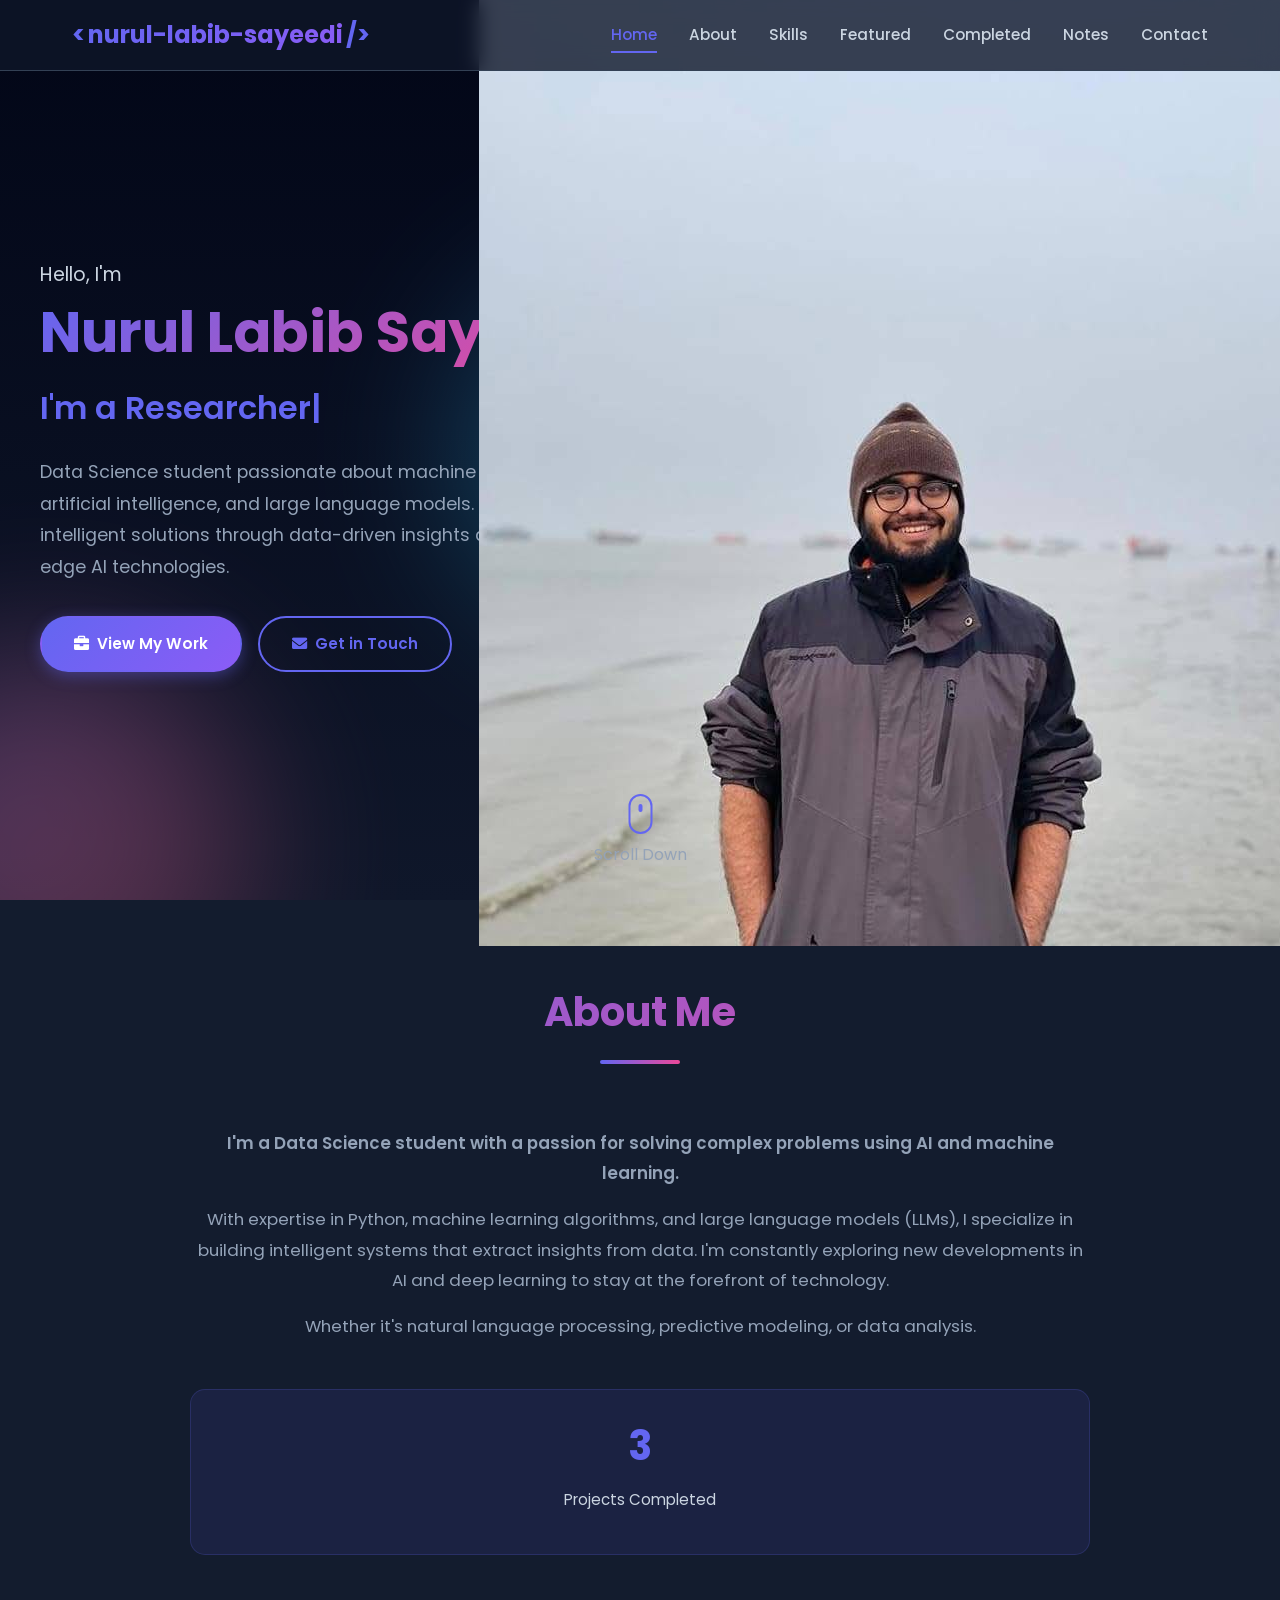
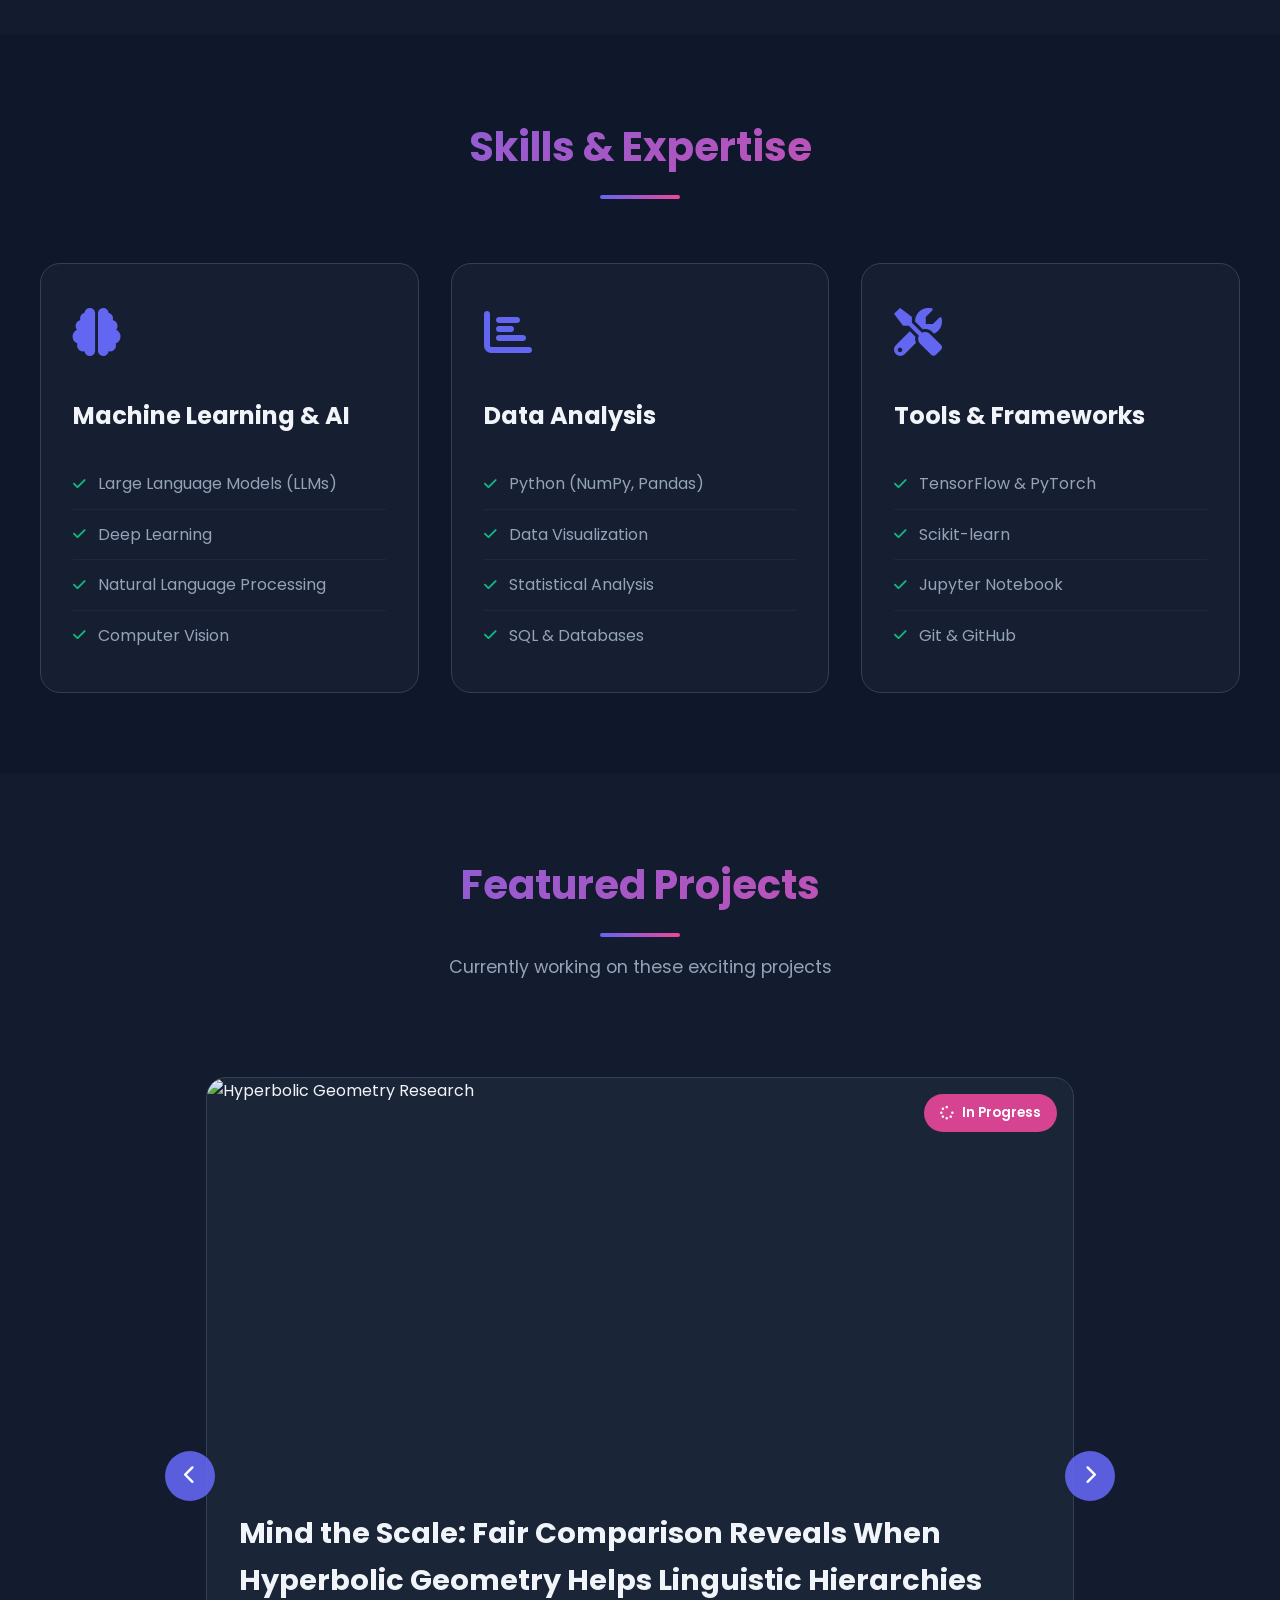
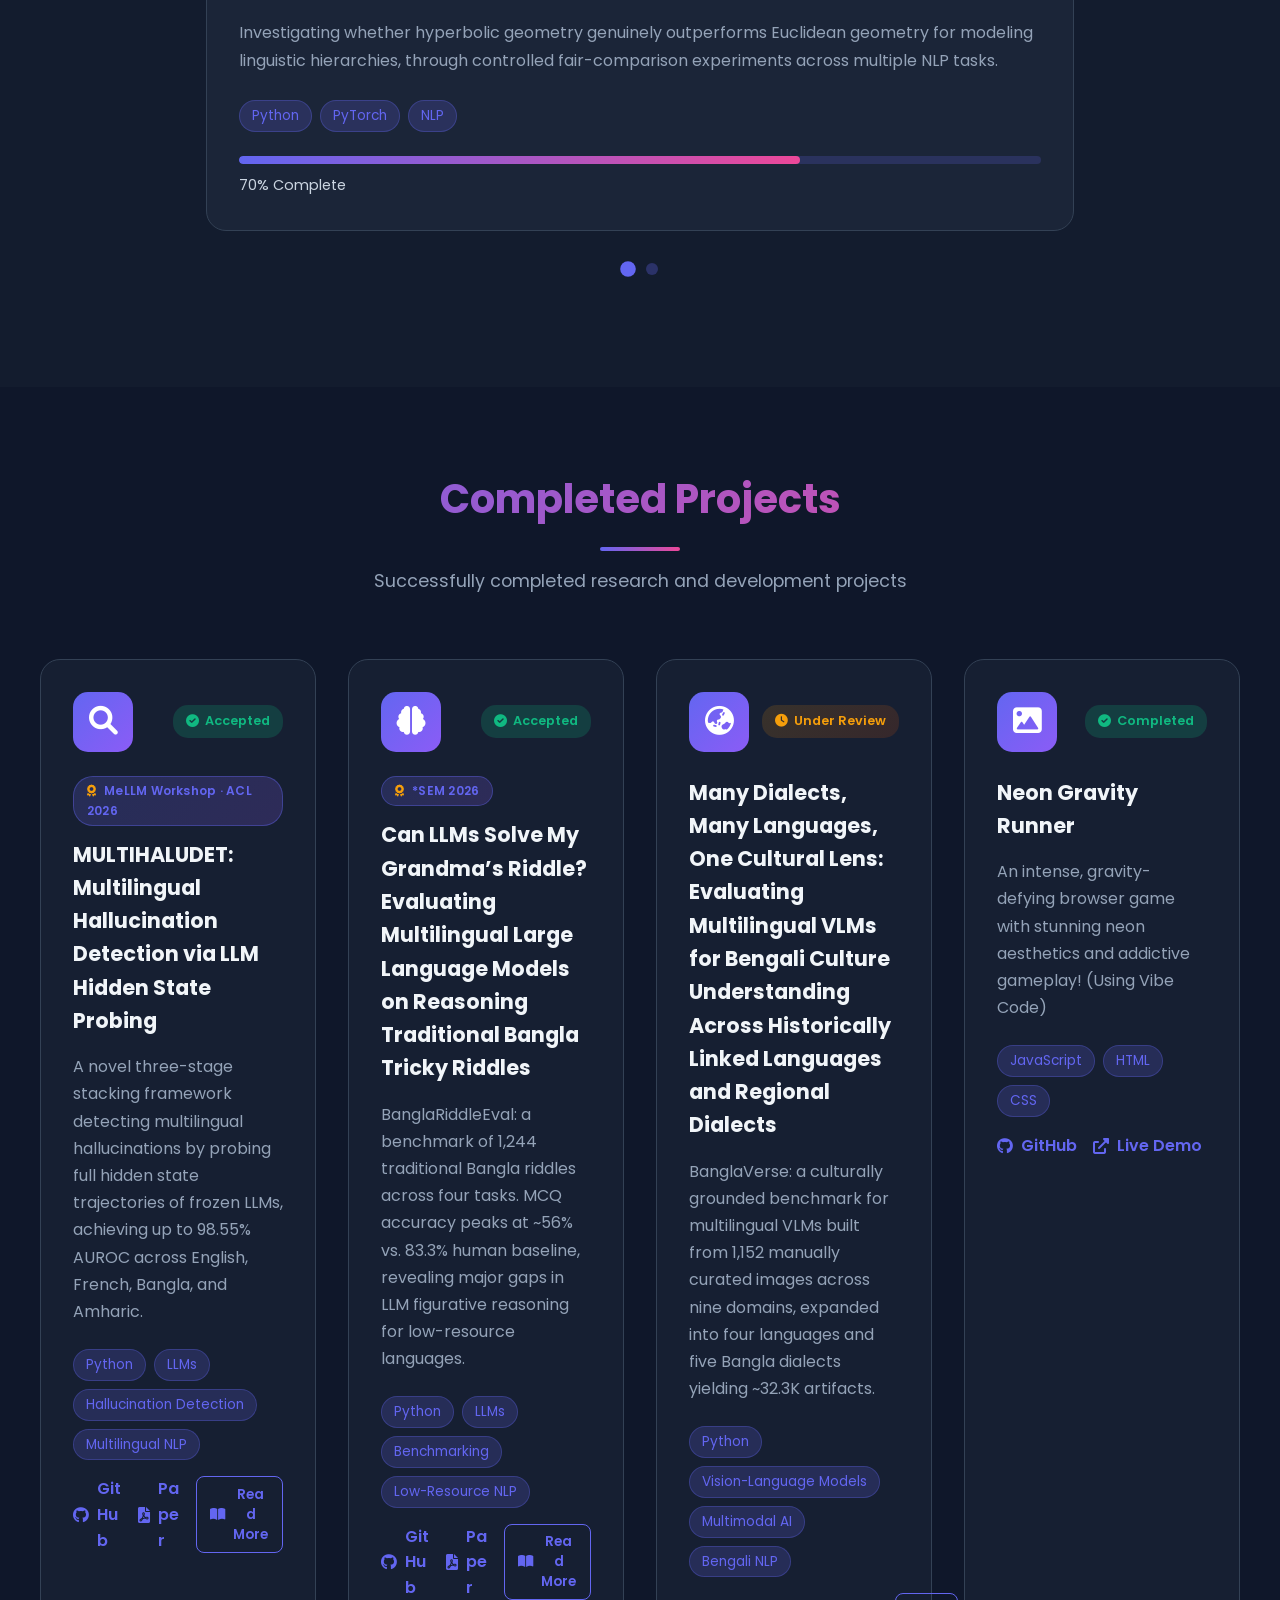
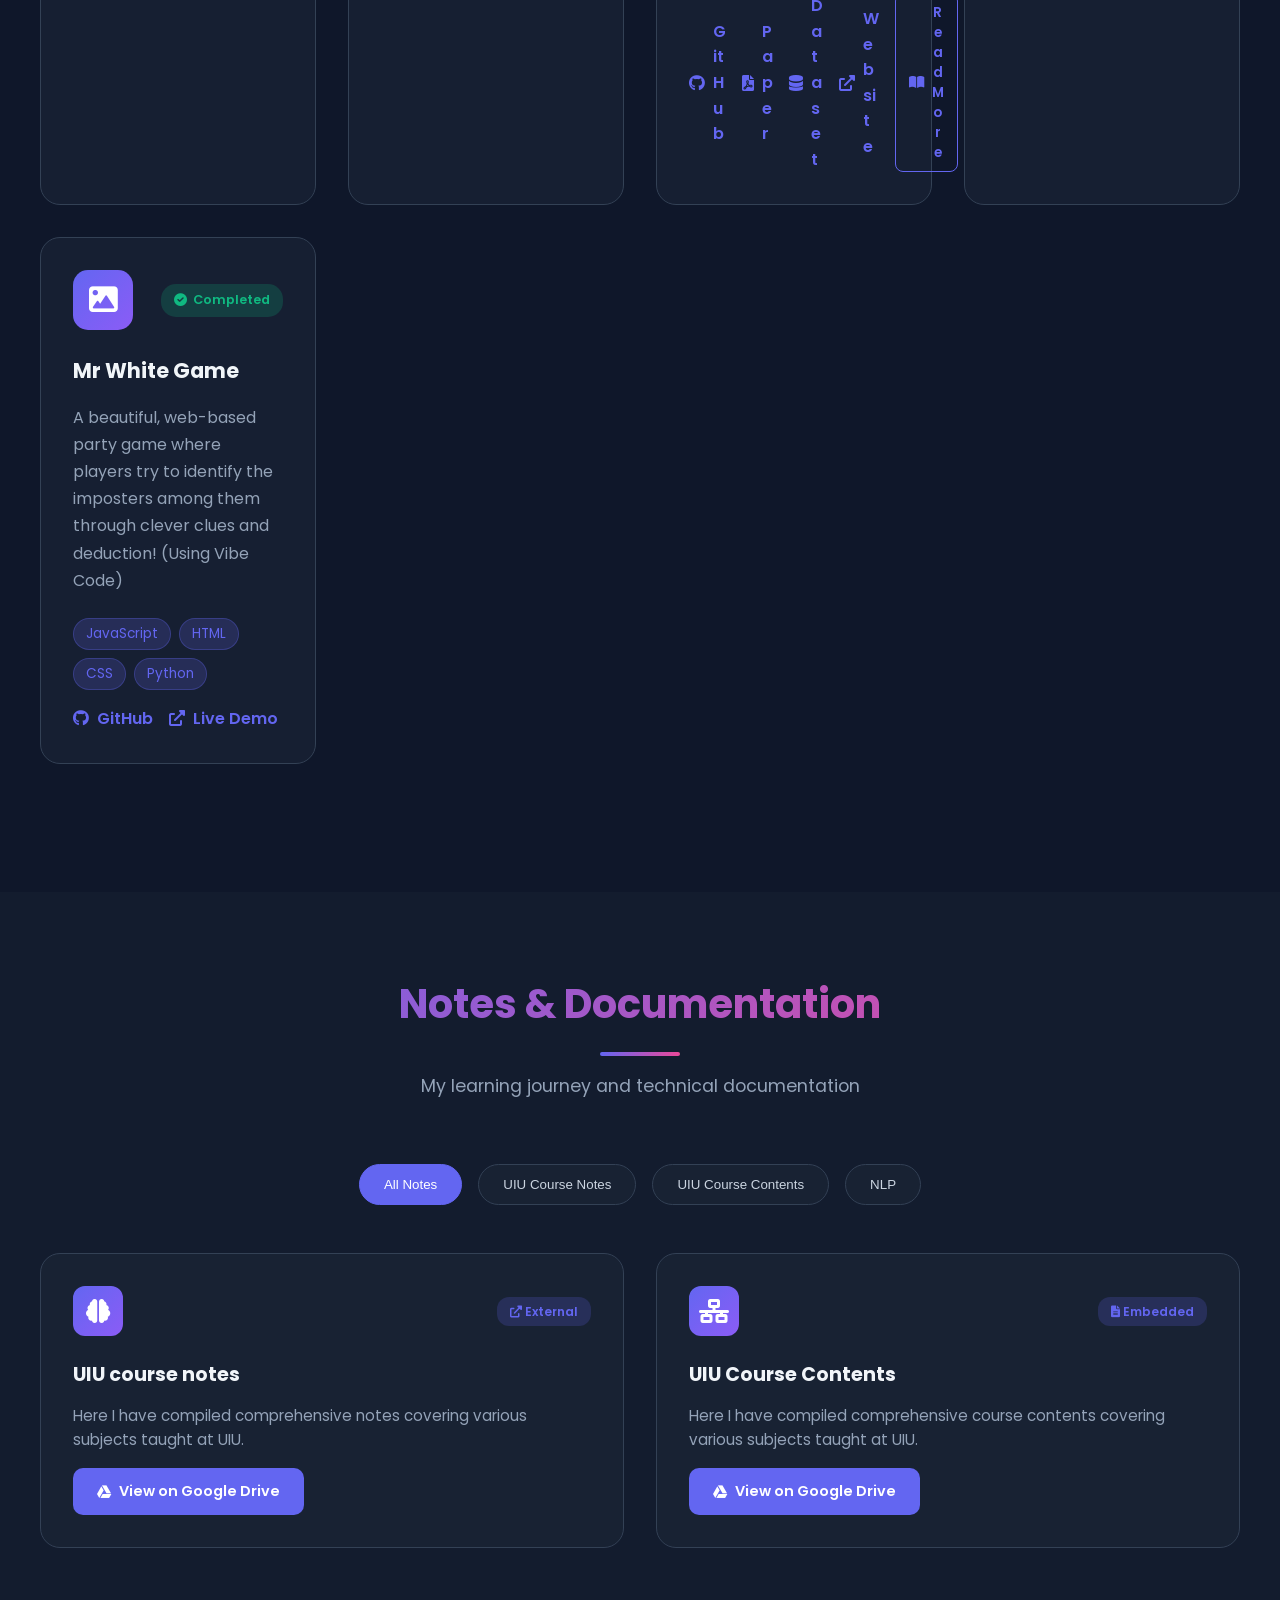
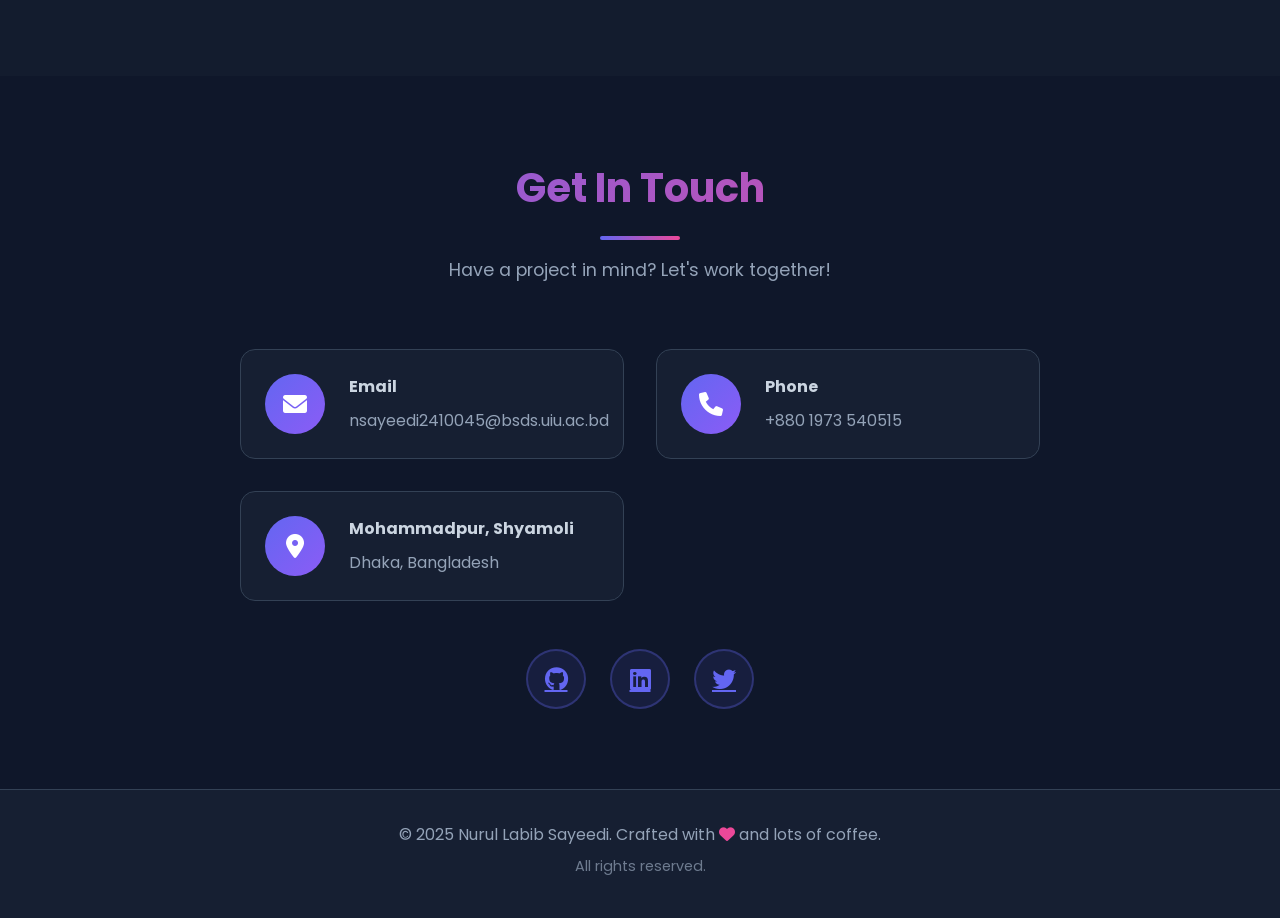
==== index.html @ 412e00f6 "profile added" ====
<!DOCTYPE html>
<html lang="en">
<head>
    <meta charset="UTF-8">
    <meta name="viewport" content="width=device-width, initial-scale=1.0">
    <title>Nurul Labib Sayeedi</title>
    <meta name="description" content="Data Science portfolio showcasing machine learning, LLMs, and AI projects">
    <link rel="stylesheet" href="style.css">
    <link rel="stylesheet" href="https://cdnjs.cloudflare.com/ajax/libs/font-awesome/6.0.0/css/all.min.css">
    <link rel="preconnect" href="https://fonts.googleapis.com">
    <link rel="preconnect" href="https://fonts.gstatic.com" crossorigin>
    <link href="https://fonts.googleapis.com/css2?family=Poppins:wght@300;400;500;600;700&display=swap" rel="stylesheet">
</head>
<body>
    <!-- Animated Background with Image Slideshow -->
    <div class="animated-bg">
        <div class="bg-slideshow">
            <div class="slide active" style="background-image: url('https://images.unsplash.com/photo-1620712943543-bcc4688e7485?w=1920&q=80');"></div>
            <div class="slide" style="background-image: url('https://images.unsplash.com/photo-1677442136019-21780ecad995?w=1920&q=80');"></div>
            <div class="slide" style="background-image: url('https://images.unsplash.com/photo-1526374965328-7f61d4dc18c5?w=1920&q=80');"></div>
            <div class="slide" style="background-image: url('https://images.unsplash.com/photo-1555949963-aa79dcee981c?w=1920&q=80');"></div>
            <div class="slide" style="background-image: url('https://images.unsplash.com/photo-1551288049-bebda4e38f71?w=1920&q=80');"></div>
        </div>
        <div class="gradient-circle circle-1"></div>
        <div class="gradient-circle circle-2"></div>
        <div class="gradient-circle circle-3"></div>
    </div>

    <!-- Navigation -->
    <nav class="navbar">
        <div class="nav-container">
            <div class="logo">
                <span class="logo-bracket">&lt;</span>
                <span class="logo-text">nurul-labib-sayeedi</span>
                <span class="logo-bracket">/&gt;</span>
            </div>
            <div class="nav-toggle" id="navToggle">
                <span></span>
                <span></span>
                <span></span>
            </div>
            <ul class="nav-links" id="navLinks">
                <li><a href="#home" class="nav-link active">Home</a></li>
                <li><a href="#about" class="nav-link">About</a></li>
                <li><a href="#skills" class="nav-link">Skills</a></li>
                <li><a href="#featured-projects" class="nav-link">Featured</a></li>
                <li><a href="#completed-projects" class="nav-link">Completed</a></li>
                <li><a href="#notes" class="nav-link">Notes</a></li>
                <li><a href="#contact" class="nav-link">Contact</a></li>
            </ul>
        </div>
    </nav>

    <!-- Hero Section -->
    <section id="home" class="hero">
        <div class="hero-content">
            <div class="hero-text">
                <p class="greeting">Hello, I'm</p>
                <h1 class="hero-name">
                    <span class="highlight">Nurul Labib Sayeedi</span>
                </h1>
                <h2 class="hero-title">
                    <span class="typing-text">I'm a <span id="typewriter"></span><span class="cursor">|</span></span>
                </h2>
                <p class="hero-description">
                    Data Science student passionate about machine learning, artificial intelligence, and large language models.
                    Building intelligent solutions through data-driven insights and cutting-edge AI technologies.
                </p>
                <div class="hero-buttons">
                    <a href="#featured-projects" class="btn btn-primary">
                        <i class="fas fa-briefcase"></i> View My Work
                    </a>
                    <a href="#contact" class="btn btn-secondary">
                        <i class="fas fa-envelope"></i> Get in Touch
                    </a>
                </div>
            </div>
            <div class="hero-image">
                <div class="profile-card profile-card-photo">
                    <img src="assets/profile.jpeg" alt="Nurul Labib Sayeedi" class="profile-photo">
                </div>
            </div>
        </div>
        <div class="scroll-indicator">
            <a href="#about">
                <div class="mouse">
                    <div class="wheel"></div>
                </div>
                <p>Scroll Down</p>
            </a>
        </div>
    </section>

    <!-- About Section -->
    <section id="about" class="about-section">
        <div class="container">
            <div class="section-header">
                <h2 class="section-title">About Me</h2>
                <div class="title-underline"></div>
            </div>
            <div class="about-content">
                <div class="about-text">
                    <p class="about-intro">
                        I'm a Data Science student with a passion for solving complex problems using AI and machine learning.
                    </p>
                    <p>
                        With expertise in Python, machine learning algorithms, and large language models (LLMs), I specialize in 
                        building intelligent systems that extract insights from data. I'm constantly exploring new developments 
                        in AI and deep learning to stay at the forefront of technology.
                    </p>
                    <p>
                        Whether it's natural language processing, predictive modeling, or data analysis.
                    </p>
                    <div class="about-stats">
                        <div class="stat-item">
                            <h3>3</h3>
                            <p>Projects Completed</p>
                        </div>
                        <!-- <div class="stat-item">
                            <h3>5+</h3>
                            <p>Technologies</p>
                        </div>
                        <div class="stat-item">
                            <h3>100%</h3>
                            <p>Client Satisfaction</p>
                        </div> -->
                    </div>
                </div>
            </div>
        </div>
    </section>

    <!-- Skills Section -->
    <section id="skills" class="skills-section">
        <div class="container">
            <div class="section-header">
                <h2 class="section-title">Skills & Expertise</h2>
                <div class="title-underline"></div>
            </div>
            <div class="skills-grid">
                <div class="skill-category">
                    <div class="skill-icon">
                        <i class="fas fa-brain"></i>
                    </div>
                    <h3>Machine Learning & AI</h3>
                    <ul class="skill-list">
                        <li><i class="fas fa-check"></i> Large Language Models (LLMs)</li>
                        <li><i class="fas fa-check"></i> Deep Learning</li>
                        <li><i class="fas fa-check"></i> Natural Language Processing</li>
                        <li><i class="fas fa-check"></i> Computer Vision</li>
                    </ul>
                </div>
                <div class="skill-category">
                    <div class="skill-icon">
                        <i class="fas fa-chart-bar"></i>
                    </div>
                    <h3>Data Analysis</h3>
                    <ul class="skill-list">
                        <li><i class="fas fa-check"></i> Python (NumPy, Pandas)</li>
                        <li><i class="fas fa-check"></i> Data Visualization</li>
                        <li><i class="fas fa-check"></i> Statistical Analysis</li>
                        <li><i class="fas fa-check"></i> SQL & Databases</li>
                    </ul>
                </div>
                <div class="skill-category">
                    <div class="skill-icon">
                        <i class="fas fa-tools"></i>
                    </div>
                    <h3>Tools & Frameworks</h3>
                    <ul class="skill-list">
                        <li><i class="fas fa-check"></i> TensorFlow & PyTorch</li>
                        <li><i class="fas fa-check"></i> Scikit-learn</li>
                        <li><i class="fas fa-check"></i> Jupyter Notebook</li>
                        <li><i class="fas fa-check"></i> Git & GitHub</li>
                    </ul>
                </div>
            </div>
        </div>
    </section>

    <!-- Featured Projects Section (Currently Working On) -->
    <section id="featured-projects" class="featured-projects-section">
        <div class="container">
            <div class="section-header">
                <h2 class="section-title">Featured Projects</h2>
                <div class="title-underline"></div>
                <p class="section-subtitle">Currently working on these exciting projects</p>
            </div>
            
            <!-- Project Carousel -->
            <div class="featured-carousel">
                <div class="carousel-container">
                    <div class="carousel-track">
                        <!-- Project 1 - Mind the Scale -->
                        <div class="featured-project-slide active">
                            <div class="featured-project-card">
                                <div class="featured-project-image">
                                    <img src="https://images.unsplash.com/photo-1635070041078-e363dbe005cb?w=800&h=600&fit=crop" alt="Hyperbolic Geometry Research">
                                    <div class="project-status">
                                        <span class="status-badge working"><i class="fas fa-spinner fa-spin"></i> In Progress</span>
                                    </div>
                                </div>
                                <div class="featured-project-content">
                                    <h3>Mind the Scale: Fair Comparison Reveals When Hyperbolic Geometry Helps Linguistic Hierarchies</h3>
                                    <p>Investigating whether hyperbolic geometry genuinely outperforms Euclidean geometry for modeling linguistic hierarchies, through controlled fair-comparison experiments across multiple NLP tasks.</p>
                                    <div class="project-tech">
                                        <span class="tech-tag">Python</span>
                                        <span class="tech-tag">PyTorch</span>
                                        <span class="tech-tag">NLP</span>
                                    </div>
                                    <div class="project-progress">
                                        <div class="progress-bar">
                                            <div class="progress-fill" style="width: 70%"></div>
                                        </div>
                                        <span class="progress-text">70% Complete</span>
                                    </div>
                                </div>
                            </div>
                        </div>

                        <!-- Project 2 - NP Completeness Benchmark -->
                        <div class="featured-project-slide">
                            <div class="featured-project-card">
                                <div class="featured-project-image">
                                    <img src="https://images.unsplash.com/photo-1509228468518-180dd4864904?w=800&h=600&fit=crop" alt="NP Completeness Benchmark">
                                    <div class="project-status">
                                        <span class="status-badge working"><i class="fas fa-spinner fa-spin"></i> In Progress</span>
                                    </div>
                                </div>
                                <div class="featured-project-content">
                                    <h3>NP Completeness Benchmark</h3>
                                    <p>Developing a comprehensive benchmark to evaluate LLMs' understanding and reasoning capabilities on NP-complete problems and computational complexity theory.</p>
                                    <div class="project-tech">
                                        <span class="tech-tag">Python</span>
                                        <span class="tech-tag">LLMs</span>
                                        <span class="tech-tag">Benchmarking</span>
                                    </div>
                                    <div class="project-progress">
                                        <div class="progress-bar">
                                            <div class="progress-fill" style="width: 40%"></div>
                                        </div>
                                        <span class="progress-text">40% Complete</span>
                                    </div>
                                </div>
                            </div>
                        </div>

                        <!-- Project 2 -->
                        <!-- <div class="featured-project-slide">
                            <div class="featured-project-card">
                                <div class="featured-project-image">
                                    <img src="https://images.unsplash.com/photo-1555949963-aa79dcee981c?w=800&h=600&fit=crop" alt="RAG System">
                                    <div class="project-status">
                                        <span class="status-badge working"><i class="fas fa-spinner fa-spin"></i> In Progress</span>
                                    </div>
                                </div>
                                <div class="featured-project-content">
                                    <h3>RAG-Based Knowledge Assistant</h3>
                                    <p>Building an intelligent knowledge retrieval system using Retrieval-Augmented Generation with vector databases for enhanced contextual responses.</p>
                                    <div class="project-tech">
                                        <span class="tech-tag">Python</span>
                                        <span class="tech-tag">LangChain</span>
                                        <span class="tech-tag">ChromaDB</span>
                                        <span class="tech-tag">OpenAI</span>
                                    </div>
                                    <div class="project-progress">
                                        <div class="progress-bar">
                                            <div class="progress-fill" style="width: 45%"></div>
                                        </div>
                                        <span class="progress-text">45% Complete</span>
                                    </div>
                                </div>
                            </div>
                        </div> -->

                        <!-- Project 3 -->
                        <!-- <div class="featured-project-slide">
                            <div class="featured-project-card">
                                <div class="featured-project-image">
                                    <img src="https://images.unsplash.com/photo-1551288049-bebda4e38f71?w=800&h=600&fit=crop" alt="Data Pipeline">
                                    <div class="project-status">
                                        <span class="status-badge working"><i class="fas fa-spinner fa-spin"></i> In Progress</span>
                                    </div>
                                </div>
                                <div class="featured-project-content">
                                    <h3>Real-Time Data Analytics Pipeline</h3>
                                    <p>Creating a scalable ETL pipeline for processing and analyzing large-scale datasets with real-time monitoring and automated reporting.</p>
                                    <div class="project-tech">
                                        <span class="tech-tag">Python</span>
                                        <span class="tech-tag">Apache Spark</span>
                                        <span class="tech-tag">Kafka</span>
                                        <span class="tech-tag">PostgreSQL</span>
                                    </div>
                                    <div class="project-progress">
                                        <div class="progress-bar">
                                            <div class="progress-fill" style="width: 80%"></div>
                                        </div>
                                        <span class="progress-text">80% Complete</span>
                                    </div>
                                </div>
                            </div>
                        </div> -->
                    </div>
                </div>
                
                <!-- Carousel Controls -->
                <button class="carousel-btn prev-btn" id="prevFeatured">
                    <i class="fas fa-chevron-left"></i>
                </button>
                <button class="carousel-btn next-btn" id="nextFeatured">
                    <i class="fas fa-chevron-right"></i>
                </button>
                
                <!-- Carousel Dots -->
                <div class="carousel-dots" id="featuredDots">
                    <span class="dot active" data-slide="0"></span>
                    <span class="dot" data-slide="1"></span>
                </div>
            </div>
        </div>
    </section>

    <!-- Completed Projects Section -->
    <section id="completed-projects" class="completed-projects-section">
        <div class="container">
            <div class="section-header">
                <h2 class="section-title">Completed Projects</h2>
                <div class="title-underline"></div>
                <p class="section-subtitle">Successfully completed research and development projects</p>
            </div>
            
            <div class="completed-projects-grid">

                <!-- Research Paper 1 - MULTIHALUDET -->
                <div class="completed-project-card research-card">
                    <div class="project-header">
                        <div class="project-icon-wrapper">
                            <i class="fas fa-search"></i>
                        </div>
                        <span class="completion-badge"><i class="fas fa-check-circle"></i> Accepted</span>
                    </div>
                    <span class="venue-badge"><i class="fas fa-award"></i> MeLLM Workshop · ACL 2026</span>
                    <h3>MULTIHALUDET: Multilingual Hallucination Detection via LLM Hidden State Probing</h3>
                    <p>A novel three-stage stacking framework detecting multilingual hallucinations by probing full hidden state trajectories of frozen LLMs, achieving up to 98.55% AUROC across English, French, Bangla, and Amharic.</p>
                    <div class="project-tech">
                        <span class="tech-tag">Python</span>
                        <span class="tech-tag">LLMs</span>
                        <span class="tech-tag">Hallucination Detection</span>
                        <span class="tech-tag">Multilingual NLP</span>
                    </div>
                    <div class="project-links">
                        <a href="https://github.com/alvi-uiu/MULTIHALUDET" class="project-link" target="_blank">
                            <i class="fab fa-github"></i> GitHub
                        </a>
                        <a href="https://aclanthology.org/2026.mellm-1.6.pdf" class="project-link" target="_blank">
                            <i class="fas fa-file-pdf"></i> Paper
                        </a>
                        <button class="project-link read-more-btn" data-paper-id="multihaludet">
                            <i class="fas fa-book-open"></i> Read More
                        </button>
                    </div>
                </div>

                <!-- Research Paper 2 - BanglaRiddle -->
                <div class="completed-project-card research-card">
                    <div class="project-header">
                        <div class="project-icon-wrapper">
                            <i class="fas fa-brain"></i>
                        </div>
                        <span class="completion-badge"><i class="fas fa-check-circle"></i> Accepted</span>
                    </div>
                    <span class="venue-badge"><i class="fas fa-award"></i> *SEM 2026</span>
                    <h3>Can LLMs Solve My Grandma’s Riddle? Evaluating Multilingual Large Language Models on Reasoning Traditional Bangla Tricky Riddles</h3>
                    <p>BanglaRiddleEval: a benchmark of 1,244 traditional Bangla riddles across four tasks. MCQ accuracy peaks at ~56% vs. 83.3% human baseline, revealing major gaps in LLM figurative reasoning for low-resource languages.</p>
                    <div class="project-tech">
                        <span class="tech-tag">Python</span>
                        <span class="tech-tag">LLMs</span>
                        <span class="tech-tag">Benchmarking</span>
                        <span class="tech-tag">Low-Resource NLP</span>
                    </div>
                    <div class="project-links">
                        <a href="https://github.com/Labib1610/BanglaRiddleEval" class="project-link" target="_blank">
                            <i class="fab fa-github"></i> GitHub
                        </a>
                        <a href="https://aclanthology.org/2026.starsem-conference.22.pdf" class="project-link" target="_blank">
                            <i class="fas fa-file-pdf"></i> Paper
                        </a>
                        <button class="project-link read-more-btn" data-paper-id="banglariddle">
                            <i class="fas fa-book-open"></i> Read More
                        </button>
                    </div>
                </div>

                <!-- Research Paper 3 - BanglaVerse -->
                <div class="completed-project-card research-card">
                    <div class="project-header">
                        <div class="project-icon-wrapper">
                            <i class="fas fa-globe-asia"></i>
                        </div>
                        <span class="completion-badge preprint-badge"><i class="fas fa-clock"></i> Under Review</span>
                    </div>
                    <h3>Many Dialects, Many Languages, One Cultural Lens: Evaluating Multilingual VLMs for Bengali Culture Understanding Across Historically Linked Languages and Regional Dialects</h3>
                    <p>BanglaVerse: a culturally grounded benchmark for multilingual VLMs built from 1,152 manually curated images across nine domains, expanded into four languages and five Bangla dialects yielding ~32.3K artifacts.</p>
                    <div class="project-tech">
                        <span class="tech-tag">Python</span>
                        <span class="tech-tag">Vision-Language Models</span>
                        <span class="tech-tag">Multimodal AI</span>
                        <span class="tech-tag">Bengali NLP</span>
                    </div>
                    <div class="project-links">
                        <a href="https://github.com/faiyazabdullah/BanglaVerse" class="project-link" target="_blank">
                            <i class="fab fa-github"></i> GitHub
                        </a>
                        <a href="https://arxiv.org/pdf/2603.21165" class="project-link" target="_blank">
                            <i class="fas fa-file-pdf"></i> Paper
                        </a>
                        <a href="https://huggingface.co/datasets/FaiyazAbdullah114708/BanglaVerse" class="project-link" target="_blank">
                            <i class="fas fa-database"></i> Dataset
                        </a>
                        <a href="https://labib1610.github.io/BanglaVerse/" class="project-link" target="_blank">
                            <i class="fas fa-external-link-alt"></i> Website
                        </a>
                        <button class="project-link read-more-btn" data-paper-id="banglaverse">
                            <i class="fas fa-book-open"></i> Read More
                        </button>
                    </div>
                </div>

                <!-- Project 2 -->
                <div class="completed-project-card">
                    <div class="project-header">
                        <div class="project-icon-wrapper">
                            <i class="fas fa-image"></i>
                        </div>
                        <span class="completion-badge"><i class="fas fa-check-circle"></i> Completed</span>
                    </div>
                    <h3>Neon Gravity Runner</h3>
                    <p>An intense, gravity-defying browser game with stunning neon aesthetics and addictive gameplay! (Using Vibe Code)</p>
                    <div class="project-tech">
                        <span class="tech-tag">JavaScript</span>
                        <span class="tech-tag">HTML</span>
                        <span class="tech-tag">CSS</span>
                    </div>
                    <div class="project-links">
                        <a href="https://github.com/Labib1610/neon-gravity-runner" class="project-link" target="_blank">
                            <i class="fab fa-github"></i> GitHub
                        </a>
                        <a href="https://labib1610.github.io/neon-gravity-runner" class="project-link">
                            <i class="fas fa-external-link-alt"></i> Live Demo
                        </a>
                        <!-- <a href="#" class="project-link">
                            <i class="fas fa-file-pdf"></i> Paper
                        </a>
                        <a href="#" class="project-link">
                            <i class="fas fa-chart-bar"></i> Results
                        </a> -->
                    </div>
                </div>

                <!-- Project 3 -->
                <div class="completed-project-card">
                    <div class="project-header">
                        <div class="project-icon-wrapper">
                            <i class="fas fa-image"></i>
                        </div>
                        <span class="completion-badge"><i class="fas fa-check-circle"></i> Completed</span>
                    </div>
                    <h3>Mr White Game</h3>
                    <p>A beautiful, web-based party game where players try to identify the imposters among them through clever clues and deduction! (Using Vibe Code)</p>
                    <div class="project-tech">
                        <span class="tech-tag">JavaScript</span>
                        <span class="tech-tag">HTML</span>
                        <span class="tech-tag">CSS</span>
                        <span class="tech-tag">Python</span>
                    </div>
                    <div class="project-links">
                        <a href="https://github.com/Labib1610/mr-white-game" class="project-link" target="_blank">
                            <i class="fab fa-github"></i> GitHub
                        </a>
                        <a href="https://labib1610.github.io/mr-white-game/" class="project-link">
                            <i class="fas fa-external-link-alt"></i> Live Demo
                        </a>
                        <!-- <a href="#" class="project-link">
                            <i class="fas fa-file-pdf"></i> Paper
                        </a>
                        <a href="#" class="project-link">
                            <i class="fas fa-chart-bar"></i> Results
                        </a> -->
                    </div>
                </div>
                <!-- Project 3 -->
                <!-- <div class="completed-project-card">
                    <div class="project-header">
                        <div class="project-icon-wrapper">
                            <i class="fas fa-chart-line"></i>
                        </div>
                        <span class="completion-badge"><i class="fas fa-check-circle"></i> Completed</span>
                    </div>
                    <h3>Predictive Analytics Dashboard</h3>
                    <p>Created an interactive dashboard for business forecasting using time series analysis and regression models.</p>
                    <div class="project-tech">
                        <span class="tech-tag">Python</span>
                        <span class="tech-tag">Streamlit</span>
                        <span class="tech-tag">Prophet</span>
                    </div>
                    <div class="project-links">
                        <a href="https://github.com/Labib1610" class="project-link" target="_blank">
                            <i class="fab fa-github"></i> GitHub
                        </a>
                        <a href="#" class="project-link">
                            <i class="fas fa-external-link-alt"></i> Live Demo
                        </a>
                        <a href="#" class="project-link">
                            <i class="fas fa-book"></i> Docs
                        </a>
                    </div>
                </div> -->

                <!-- Project 4 -->
                <!-- <div class="completed-project-card">
                    <div class="project-header">
                        <div class="project-icon-wrapper">
                            <i class="fas fa-database"></i>
                        </div>
                        <span class="completion-badge"><i class="fas fa-check-circle"></i> Completed</span>
                    </div>
                    <h3>Customer Segmentation Analysis</h3>
                    <p>Performed clustering analysis to segment customers using K-means and hierarchical clustering techniques.</p>
                    <div class="project-tech">
                        <span class="tech-tag">Python</span>
                        <span class="tech-tag">Scikit-learn</span>
                        <span class="tech-tag">Pandas</span>
                    </div>
                    <div class="project-links">
                        <a href="https://github.com/Labib1610" class="project-link" target="_blank">
                            <i class="fab fa-github"></i> GitHub
                        </a>
                        <a href="#" class="project-link">
                            <i class="fas fa-file-pdf"></i> Report
                        </a>
                        <a href="#" class="project-link">
                            <i class="fas fa-code"></i> Notebook
                        </a>
                    </div>
                </div> -->

                <!-- Project 5 -->
                <!-- <div class="completed-project-card">
                    <div class="project-header">
                        <div class="project-icon-wrapper">
                            <i class="fas fa-comments"></i>
                        </div>
                        <span class="completion-badge"><i class="fas fa-check-circle"></i> Completed</span>
                    </div>
                    <h3>Text Generation with GPT</h3>
                    <p>Fine-tuned GPT model for creative text generation with specific writing styles and domain knowledge.</p>
                    <div class="project-tech">
                        <span class="tech-tag">Python</span>
                        <span class="tech-tag">Transformers</span>
                        <span class="tech-tag">Hugging Face</span>
                    </div>
                    <div class="project-links">
                        <a href="https://github.com/Labib1610" class="project-link" target="_blank">
                            <i class="fab fa-github"></i> GitHub
                        </a>
                        <a href="#" class="project-link">
                            <i class="fas fa-play-circle"></i> Try It
                        </a>
                        <a href="#" class="project-link">
                            <i class="fas fa-file-alt"></i> Blog Post
                        </a>
                    </div>
                </div> -->

                <!-- Project 6 -->
                <!-- <div class="completed-project-card">
                    <div class="project-header">
                        <div class="project-icon-wrapper">
                            <i class="fas fa-robot"></i>
                        </div>
                        <span class="completion-badge"><i class="fas fa-check-circle"></i> Completed</span>
                    </div>
                    <h3>Recommendation System</h3>
                    <p>Implemented a collaborative filtering recommendation system with content-based and hybrid approaches.</p>
                    <div class="project-tech">
                        <span class="tech-tag">Python</span>
                        <span class="tech-tag">TensorFlow</span>
                        <span class="tech-tag">Surprise</span>
                    </div>
                    <div class="project-links">
                        <a href="https://github.com/Labib1610" class="project-link" target="_blank">
                            <i class="fab fa-github"></i> GitHub
                        </a>
                        <a href="#" class="project-link">
                            <i class="fas fa-file-pdf"></i> Paper
                        </a>
                        <a href="#" class="project-link">
                            <i class="fas fa-chart-pie"></i> Analysis
                        </a>
                    </div>
                </div>
            </div> -->

            <!-- Load More Button -->
            <!-- </div> <div class="load-more-container">
                <button class="btn btn-primary load-more-btn" id="loadMoreProjects">
                    <i class="fas fa-plus-circle"></i> Load More Projects
                </button>
            </div> -->
        </div>
    </section>

    <!-- Online Notes Section -->
    <section id="notes" class="notes-section">
        <div class="container">
            <div class="section-header">
                <h2 class="section-title">Notes & Documentation</h2>
                <div class="title-underline"></div>
                <p class="section-subtitle">My learning journey and technical documentation</p>
            </div>

            <!-- Notes Categories -->
            <div class="notes-filter">
                <button class="filter-btn active" data-category="all">All Notes</button>
                <button class="filter-btn" data-category="uiu-note">UIU Course Notes</button>
                <button class="filter-btn" data-category="uiu-content">UIU Course Contents</button>
                <button class="filter-btn" data-category="nlp">NLP</button>
                <!-- <button class="filter-btn" data-category="deep-learning">Deep Learning</button>
                <button class="filter-btn" data-category="tutorials">Tutorials</button> -->
            </div>

            <!-- Notes Grid -->
            <div class="notes-grid">
                <!-- Note 1 - External Link (Google Drive) -->
                <div class="note-card" data-category="uiu-note">
                    <div class="note-header">
                        <div class="note-icon">
                            <i class="fas fa-brain"></i>
                        </div>
                        <span class="note-type"><i class="fas fa-external-link-alt"></i> External</span>
                    </div>
                    <h3>UIU course notes</h3>
                    <p>Here I have compiled comprehensive notes covering various subjects taught at UIU.</p>
                    <!-- <div class="note-meta">
                        <span><i class="far fa-calendar"></i> Dec 15, 2025</span>
                        <span><i class="fas fa-file-pdf"></i> PDF</span>
                    </div> -->
                    <a href="https://drive.google.com/drive/folders/1UV7qYVxiG2iRL94H3k73X8vziSJCXR7A?usp=sharing" class="note-link" target="_blank">
                        <i class="fab fa-google-drive"></i> View on Google Drive
                    </a>
                </div>

                <!-- Note 2 - Embedded Content -->
                <div class="note-card" data-category="uiu-content">
                    <div class="note-header">
                        <div class="note-icon">
                            <i class="fas fa-network-wired"></i>
                        </div>
                        <span class="note-type"><i class="fas fa-file-alt"></i> Embedded</span>
                    </div>
                    <h3>UIU Course Contents</h3>
                    <p>Here I have compiled comprehensive course contents covering various subjects taught at UIU.</p>
                    <!-- <div class="note-meta">
                        <span><i class="far fa-calendar"></i> Dec 18, 2025</span>
                        <span><i class="fas fa-book"></i> Article</span>
                    </div>
                    <button class="note-link view-note-btn" data-note-id="note-1">
                        <i class="fas fa-eye"></i> Read Here
                    </button> -->
                    <a href="https://drive.google.com/drive/folders/1qaHs-fCyT7oVzV-jSYtDMb_mgp7Z7Wjy?usp=sharing" class="note-link" target="_blank">
                        <i class="fab fa-google-drive"></i> View on Google Drive
                    </a>
                </div>

                <!-- Note 3 - External Link -->
                <!-- <div class="note-card" data-category="nlp">
                    <div class="note-header">
                        <div class="note-icon">
                            <i class="fas fa-language"></i>
                        </div>
                        <span class="note-type"><i class="fas fa-external-link-alt"></i> External</span>
                    </div>
                    <h3>Transformer Architecture Explained</h3>
                    <p>Detailed analysis of transformer models, attention mechanisms, and their applications in NLP tasks.</p>
                    <div class="note-meta">
                        <span><i class="far fa-calendar"></i> Dec 20, 2025</span>
                        <span><i class="fas fa-file-pdf"></i> PDF</span>
                    </div>
                    <a href="#" class="note-link" target="_blank">
                        <i class="fab fa-google-drive"></i> View on Google Drive
                    </a>
                </div> -->

                <!-- Note 4 - Embedded -->
                <!-- <div class="note-card" data-category="tutorials">
                    <div class="note-header">
                        <div class="note-icon">
                            <i class="fas fa-code"></i>
                        </div>
                        <span class="note-type"><i class="fas fa-file-alt"></i> Embedded</span>
                    </div>
                    <h3>PyTorch Tutorial Series</h3>
                    <p>Step-by-step guide to building deep learning models with PyTorch, including practical examples and code snippets.</p>
                    <div class="note-meta">
                        <span><i class="far fa-calendar"></i> Dec 22, 2025</span>
                        <span><i class="fas fa-laptop-code"></i> Tutorial</span>
                    </div>
                    <button class="note-link view-note-btn" data-note-id="note-2">
                        <i class="fas fa-eye"></i> Read Here
                    </button>
                </div> -->

                <!-- Note 5 - External -->
                <!-- <div class="note-card" data-category="machine-learning">
                    <div class="note-header">
                        <div class="note-icon">
                            <i class="fas fa-chart-bar"></i>
                        </div>
                        <span class="note-type"><i class="fas fa-external-link-alt"></i> External</span>
                    </div>
                    <h3>Feature Engineering Techniques</h3>
                    <p>Collection of feature engineering methods, dimensionality reduction, and data preprocessing strategies.</p>
                    <div class="note-meta">
                        <span><i class="far fa-calendar"></i> Dec 10, 2025</span>
                        <span><i class="fas fa-file-pdf"></i> PDF</span>
                    </div>
                    <a href="#" class="note-link" target="_blank">
                        <i class="fab fa-google-drive"></i> View on Google Drive
                    </a>
                </div> -->

                <!-- Note 6 - Embedded -->
                <!-- <div class="note-card" data-category="deep-learning">
                    <div class="note-header">
                        <div class="note-icon">
                            <i class="fas fa-project-diagram"></i>
                        </div>
                        <span class="note-type"><i class="fas fa-file-alt"></i> Embedded</span>
                    </div>
                    <h3>CNN Architectures Comparison</h3>
                    <p>Comparative study of popular CNN architectures like ResNet, VGG, Inception, and their performance metrics.</p>
                    <div class="note-meta">
                        <span><i class="far fa-calendar"></i> Dec 24, 2025</span>
                        <span><i class="fas fa-chart-line"></i> Analysis</span>
                    </div>
                    <button class="note-link view-note-btn" data-note-id="note-3">
                        <i class="fas fa-eye"></i> Read Here
                    </button>
                </div> -->

                <!-- Note 7 - Embedded (NEW: LLM Note) -->
                <!-- <div class="note-card" data-category="nlp">
                    <div class="note-header">
                        <div class="note-icon">
                            <i class="fas fa-robot"></i>
                        </div>
                        <span class="note-type"><i class="fas fa-file-alt"></i> Embedded</span>
                    </div>
                    <h3>Understanding LLMs: Large Language Models</h3>
                    <p>Comprehensive guide to transformer architecture, attention mechanisms, training techniques, and fine-tuning methods like LoRA and RLHF.</p>
                    <div class="note-meta">
                        <span><i class="far fa-calendar"></i> Dec 27, 2025</span>
                        <span><i class="fas fa-brain"></i> Deep Dive</span>
                    </div>
                    <button class="note-link view-note-btn" data-note-id="note-4">
                        <i class="fas fa-eye"></i> Read Here
                    </button>
                </div>
            </div> -->

            <!-- Add New Note Button -->
            <!-- <div class="add-note-container">
                <button class="btn btn-secondary" id="addNoteBtn">
                    <i class="fas fa-plus"></i> Add New Note
                </button>
            </div> -->
        </div>
    </section>

    <!-- Paper Abstract Modal -->
    <div class="note-modal" id="paperModal">
        <div class="note-modal-content">
            <button class="modal-close" id="closePaperModal">
                <i class="fas fa-times"></i>
            </button>
            <div class="note-modal-body" id="paperModalBody">
                <!-- Paper abstract loaded dynamically -->
            </div>
        </div>
    </div>

    <!-- Note Modal (for embedded notes) -->
    <div class="note-modal" id="noteModal">
        <div class="note-modal-content">
            <button class="modal-close" id="closeNoteModal">
                <i class="fas fa-times"></i>
            </button>
            <div class="note-modal-body" id="noteModalBody">
                <!-- Note content will be loaded here -->
            </div>
        </div>
    </div>

    <!-- Contact Section -->
    <section id="contact" class="contact-section">
        <div class="container">
            <div class="section-header">
                <h2 class="section-title">Get In Touch</h2>
                <div class="title-underline"></div>
                <p class="section-subtitle">Have a project in mind? Let's work together!</p>
            </div>
            <div class="contact-content">
                <div class="contact-info">
                    <div class="contact-item">
                        <div class="contact-icon">
                            <i class="fas fa-envelope"></i>
                        </div>
                        <div>
                            <h3>Email</h3>
                            <a href="mailto:nsayeedi2410045@bsds.uiu.ac.bd">nsayeedi2410045@bsds.uiu.ac.bd</a>
                        </div>
                    </div>
                    <div class="contact-item">
                        <div class="contact-icon">
                            <i class="fas fa-phone"></i>
                        </div>
                        <div>
                            <h3>Phone</h3>
                            <a href="tel:+8801973540515">+880 1973 540515</a>
                        </div>
                    </div>
                    <div class="contact-item">
                        <div class="contact-icon">
                            <i class="fas fa-map-marker-alt"></i>
                        </div>
                        <div>
                            <h3>Mohammadpur, Shyamoli</h3>
                            <p>Dhaka, Bangladesh</p>
                        </div>
                    </div>
                </div>
                <div class="social-links">
                    <a href="https://github.com/Labib1610" target="_blank" class="social-link" aria-label="GitHub">
                        <i class="fab fa-github"></i>
                    </a>
                    <a href="https://www.linkedin.com/in/nurul-labib-sayeedi/" target="_blank" class="social-link" aria-label="LinkedIn">
                        <i class="fab fa-linkedin"></i>
                    </a>
                    <a href="https://x.com/LabibSayeedi" target="_blank" class="social-link" aria-label="Twitter">
                        <i class="fab fa-twitter"></i>
                    </a>
                    <!-- <a href="https://codepen.io/yourusername" target="_blank" class="social-link" aria-label="CodePen">
                        <i class="fab fa-codepen"></i>
                    </a> -->
                </div>
            </div>
        </div>
    </section>

    <!-- Footer -->
    <footer class="footer">
        <div class="container">
            <p>&copy; 2025 Nurul Labib Sayeedi. Crafted with <i class="fas fa-heart"></i> and lots of coffee.</p>
            <p class="footer-subtext">All rights reserved.</p>
        </div>
    </footer>

    <!-- Scroll to Top Button -->
    <button id="scrollTop" class="scroll-top" aria-label="Scroll to top">
        <i class="fas fa-arrow-up"></i>
    </button>

    <script src="script.js"></script>
</body>
</html>
---- style.css ----
/* ========================================
   Modern Professional Portfolio CSS
   ======================================== */

/* === CSS Variables === */
:root {
    --primary-color: #6366f1;
    --secondary-color: #8b5cf6;
    --accent-color: #ec4899;
    --bg-dark: #0f172a;
    --bg-darker: #020617;
    --bg-light: #1e293b;
    --text-primary: #f1f5f9;
    --text-secondary: #cbd5e1;
    --text-muted: #94a3b8;
    --border-color: #334155;
    --success-color: #10b981;
    --gradient-1: linear-gradient(135deg, #667eea 0%, #764ba2 100%);
    --gradient-2: linear-gradient(135deg, #f093fb 0%, #f5576c 100%);
    --gradient-3: linear-gradient(135deg, #4facfe 0%, #00f2fe 100%);
    --shadow-sm: 0 2px 8px rgba(0, 0, 0, 0.1);
    --shadow-md: 0 4px 16px rgba(0, 0, 0, 0.2);
    --shadow-lg: 0 8px 32px rgba(0, 0, 0, 0.3);
    --shadow-glow: 0 0 40px rgba(99, 102, 241, 0.4);
    --transition: all 0.3s cubic-bezier(0.4, 0, 0.2, 1);
}

/* === Reset & Base Styles === */
* {
    margin: 0;
    padding: 0;
    box-sizing: border-box;
}

html {
    scroll-behavior: smooth;
    overflow-x: hidden;
}

body {
    font-family: 'Poppins', 'Segoe UI', Tahoma, Geneva, Verdana, sans-serif;
    background-color: var(--bg-dark);
    color: var(--text-primary);
    line-height: 1.6;
    overflow-x: hidden;
    position: relative;
}

/* === Animated Background === */
.animated-bg {
    position: fixed;
    top: 0;
    left: 0;
    width: 100%;
    height: 100%;
    z-index: -1;
    overflow: hidden;
    background: linear-gradient(180deg, var(--bg-darker) 0%, var(--bg-dark) 100%);
}

.gradient-circle {
    position: absolute;
    border-radius: 50%;
    filter: blur(80px);
    opacity: 0.3;
    animation: float 20s infinite;
}

.circle-1 {
    width: 500px;
    height: 500px;
    background: var(--gradient-1);
    top: -200px;
    right: -200px;
    animation-delay: 0s;
}

.circle-2 {
    width: 400px;
    height: 400px;
    background: var(--gradient-2);
    bottom: -150px;
    left: -150px;
    animation-delay: 7s;
}

.circle-3 {
    width: 350px;
    height: 350px;
    background: var(--gradient-3);
    top: 50%;
    left: 50%;
    transform: translate(-50%, -50%);
    animation-delay: 14s;
}

@keyframes float {
    0%, 100% { transform: translate(0, 0) scale(1); }
    33% { transform: translate(50px, -50px) scale(1.1); }
    66% { transform: translate(-50px, 50px) scale(0.9); }
}

/* === Navigation === */
.navbar {
    position: fixed;
    top: 0;
    left: 0;
    width: 100%;
    z-index: 1000;
    background: rgba(15, 23, 42, 0.8);
    backdrop-filter: blur(10px);
    border-bottom: 1px solid var(--border-color);
    transition: var(--transition);
}

.navbar.scrolled {
    background: rgba(15, 23, 42, 0.95);
    box-shadow: var(--shadow-md);
}

.nav-container {
    max-width: 1200px;
    margin: 0 auto;
    padding: 1rem 2rem;
    display: flex;
    justify-content: space-between;
    align-items: center;
}

.logo {
    font-size: 1.5rem;
    font-weight: 700;
    color: var(--text-primary);
    display: flex;
    align-items: center;
    gap: 0.2rem;
}

.logo-bracket {
    color: var(--primary-color);
    font-weight: 700;
}

.logo-text {
    background: linear-gradient(135deg, var(--primary-color), var(--secondary-color));
    -webkit-background-clip: text;
    -webkit-text-fill-color: transparent;
    background-clip: text;
}

.nav-toggle {
    display: none;
    flex-direction: column;
    gap: 5px;
    cursor: pointer;
}

.nav-toggle span {
    width: 25px;
    height: 3px;
    background: var(--text-primary);
    border-radius: 2px;
    transition: var(--transition);
}

.nav-links {
    display: flex;
    list-style: none;
    gap: 2rem;
}

.nav-link {
    color: var(--text-secondary);
    text-decoration: none;
    font-weight: 500;
    font-size: 0.95rem;
    padding: 0.5rem 0;
    position: relative;
    transition: var(--transition);
}

.nav-link::after {
    content: '';
    position: absolute;
    bottom: 0;
    left: 0;
    width: 0;
    height: 2px;
    background: var(--primary-color);
    transition: width 0.3s ease;
}

.nav-link:hover,
.nav-link.active {
    color: var(--primary-color);
}

.nav-link:hover::after,
.nav-link.active::after {
    width: 100%;
}

/* === Hero Section === */
.hero {
    min-height: 100vh;
    display: flex;
    align-items: center;
    justify-content: center;
    padding: 6rem 2rem 4rem;
    position: relative;
}

.hero-content {
    max-width: 1200px;
    margin: 0 auto;
    display: grid;
    grid-template-columns: 1fr 1fr;
    gap: 4rem;
    align-items: center;
}

.hero-text {
    animation: fadeInUp 1s ease;
}

.greeting {
    color: var(--text-secondary);
    font-size: 1.2rem;
    margin-bottom: 0.5rem;
}

.hero-name {
    font-size: 3.5rem;
    font-weight: 700;
    margin-bottom: 1rem;
    line-height: 1.2;
}

.highlight {
    background: linear-gradient(135deg, var(--primary-color), var(--accent-color));
    -webkit-background-clip: text;
    -webkit-text-fill-color: transparent;
    background-clip: text;
}

.hero-title {
    font-size: 2rem;
    font-weight: 600;
    margin-bottom: 1.5rem;
    color: var(--text-secondary);
}

.typing-text {
    color: var(--primary-color);
}

.cursor {
    animation: blink 1s infinite;
}

@keyframes blink {
    0%, 50% { opacity: 1; }
    51%, 100% { opacity: 0; }
}

.hero-description {
    font-size: 1.1rem;
    color: var(--text-muted);
    margin-bottom: 2rem;
    line-height: 1.8;
}

.hero-buttons {
    display: flex;
    gap: 1rem;
    flex-wrap: wrap;
}

.btn {
    display: inline-flex;
    align-items: center;
    gap: 0.5rem;
    padding: 0.875rem 2rem;
    border-radius: 50px;
    text-decoration: none;
    font-weight: 600;
    font-size: 0.95rem;
    transition: var(--transition);
    border: 2px solid transparent;
}

.btn-primary {
    background: linear-gradient(135deg, var(--primary-color), var(--secondary-color));
    color: white;
    box-shadow: 0 4px 15px rgba(99, 102, 241, 0.4);
}

.btn-primary:hover {
    transform: translateY(-3px);
    box-shadow: 0 6px 20px rgba(99, 102, 241, 0.6);
}

.btn-secondary {
    background: transparent;
    color: var(--primary-color);
    border-color: var(--primary-color);
}

.btn-secondary:hover {
    background: var(--primary-color);
    color: white;
    transform: translateY(-3px);
}

/* === Hero Image === */
.hero-image {
    display: flex;
    justify-content: center;
    align-items: center;
    animation: fadeInUp 1s ease 0.3s backwards;
}

.profile-card {
    position: relative;
    width: 400px;
    height: 400px;
    background: linear-gradient(135deg, rgba(99, 102, 241, 0.1), rgba(139, 92, 246, 0.1));
    border-radius: 30px;
    border: 2px solid rgba(99, 102, 241, 0.2);
    display: flex;
    flex-direction: column;
    align-items: center;
    justify-content: center;
    gap: 2rem;
    backdrop-filter: blur(10px);
    box-shadow: var(--shadow-lg);
}

.profile-icon {
    font-size: 8rem;
    color: var(--primary-color);
    animation: bounce 2s infinite;
}

@keyframes bounce {
    0%, 100% { transform: translateY(0); }
    50% { transform: translateY(-20px); }
}

.tech-icons {
    display: grid;
    grid-template-columns: repeat(3, 1fr);
    gap: 1rem;
}

.tech-icon {
    width: 60px;
    height: 60px;
    background: rgba(99, 102, 241, 0.1);
    border: 1px solid rgba(99, 102, 241, 0.3);
    border-radius: 15px;
    display: flex;
    align-items: center;
    justify-content: center;
    font-size: 1.8rem;
    color: var(--primary-color);
    transition: var(--transition);
}

.tech-icon:hover {
    transform: translateY(-5px) scale(1.1);
    background: var(--primary-color);
    color: white;
    box-shadow: 0 8px 20px rgba(99, 102, 241, 0.4);
}

/* === Scroll Indicator === */
.scroll-indicator {
    position: absolute;
    bottom: 2rem;
    left: 50%;
    transform: translateX(-50%);
    text-align: center;
}

.scroll-indicator a {
    color: var(--text-muted);
    text-decoration: none;
    display: flex;
    flex-direction: column;
    align-items: center;
    gap: 0.5rem;
}

.mouse {
    width: 24px;
    height: 40px;
    border: 2px solid var(--primary-color);
    border-radius: 12px;
    position: relative;
}

.wheel {
    width: 4px;
    height: 8px;
    background: var(--primary-color);
    border-radius: 2px;
    position: absolute;
    top: 8px;
    left: 50%;
    transform: translateX(-50%);
    animation: scroll 1.5s infinite;
}

@keyframes scroll {
    0% { opacity: 1; transform: translateX(-50%) translateY(0); }
    100% { opacity: 0; transform: translateX(-50%) translateY(15px); }
}

/* === Section Styles === */
section {
    padding: 5rem 2rem;
}

.container {
    max-width: 1200px;
    margin: 0 auto;
}

.section-header {
    text-align: center;
    margin-bottom: 4rem;
}

.section-title {
    font-size: 2.5rem;
    font-weight: 700;
    margin-bottom: 1rem;
    background: linear-gradient(135deg, var(--primary-color), var(--accent-color));
    -webkit-background-clip: text;
    -webkit-text-fill-color: transparent;
    background-clip: text;
}

.title-underline {
    width: 80px;
    height: 4px;
    background: linear-gradient(90deg, var(--primary-color), var(--accent-color));
    margin: 0 auto 1rem;
    border-radius: 2px;
}

.section-subtitle {
    color: var(--text-muted);
    font-size: 1.1rem;
}

/* === About Section === */
.about-section {
    background: rgba(30, 41, 59, 0.3);
}

.about-content {
    max-width: 900px;
    margin: 0 auto;
}

.about-text {
    text-align: center;
}

.about-intro {
    font-size: 1.3rem;
    font-weight: 600;
    color: var(--text-secondary);
    margin-bottom: 1.5rem;
}

.about-text p {
    color: var(--text-muted);
    margin-bottom: 1rem;
    font-size: 1.05rem;
    line-height: 1.8;
}

.about-stats {
    display: grid;
    grid-template-columns: repeat(auto-fit, minmax(150px, 1fr));
    gap: 2rem;
    margin-top: 3rem;
}

.stat-item {
    text-align: center;
    padding: 1.5rem;
    background: rgba(99, 102, 241, 0.1);
    border-radius: 15px;
    border: 1px solid rgba(99, 102, 241, 0.2);
    transition: var(--transition);
}

.stat-item:hover {
    transform: translateY(-5px);
    background: rgba(99, 102, 241, 0.15);
    box-shadow: var(--shadow-md);
}

.stat-item h3 {
    font-size: 2.5rem;
    color: var(--primary-color);
    margin-bottom: 0.5rem;
}

.stat-item p {
    color: var(--text-secondary);
    font-size: 0.95rem;
}

/* === Skills Section === */
.skills-grid {
    display: grid;
    grid-template-columns: repeat(auto-fit, minmax(300px, 1fr));
    gap: 2rem;
}

.skill-category {
    background: rgba(30, 41, 59, 0.5);
    padding: 2rem;
    border-radius: 20px;
    border: 1px solid var(--border-color);
    transition: var(--transition);
}

.skill-category:hover {
    transform: translateY(-10px);
    border-color: var(--primary-color);
    box-shadow: var(--shadow-glow);
}

.skill-icon {
    font-size: 3rem;
    color: var(--primary-color);
    margin-bottom: 1.5rem;
}

.skill-category h3 {
    font-size: 1.5rem;
    margin-bottom: 1.5rem;
    color: var(--text-primary);
}

.skill-list {
    list-style: none;
}

.skill-list li {
    padding: 0.75rem 0;
    color: var(--text-muted);
    display: flex;
    align-items: center;
    gap: 0.75rem;
    border-bottom: 1px solid rgba(99, 102, 241, 0.1);
}

.skill-list li:last-child {
    border-bottom: none;
}

.skill-list i {
    color: var(--success-color);
    font-size: 0.9rem;
}

/* === Projects Section === */
.projects-section {
    background: rgba(30, 41, 59, 0.3);
}

.project-grid {
    display: grid;
    grid-template-columns: repeat(auto-fit, minmax(350px, 1fr));
    gap: 2rem;
}

.project-card {
    background: rgba(30, 41, 59, 0.5);
    border-radius: 20px;
    overflow: hidden;
    border: 1px solid var(--border-color);
    transition: var(--transition);
}

.project-card:hover {
    transform: translateY(-10px);
    border-color: var(--primary-color);
    box-shadow: var(--shadow-glow);
}

.project-image {
    height: 200px;
    background: linear-gradient(135deg, rgba(99, 102, 241, 0.2), rgba(139, 92, 246, 0.2));
    display: flex;
    align-items: center;
    justify-content: center;
    position: relative;
    overflow: hidden;
}

.project-overlay {
    width: 100%;
    height: 100%;
    display: flex;
    align-items: center;
    justify-content: center;
    background: rgba(15, 23, 42, 0.8);
    transition: var(--transition);
}

.project-card:hover .project-overlay {
    background: rgba(99, 102, 241, 0.9);
}

.project-icon {
    font-size: 4rem;
    color: var(--primary-color);
    transition: var(--transition);
}

.project-card:hover .project-icon {
    color: white;
    transform: scale(1.2);
}

.project-content {
    padding: 1.5rem;
}

.project-content h3 {
    font-size: 1.4rem;
    margin-bottom: 0.75rem;
    color: var(--text-primary);
}

.project-content p {
    color: var(--text-muted);
    margin-bottom: 1rem;
    line-height: 1.6;
}

.project-tech {
    display: flex;
    flex-wrap: wrap;
    gap: 0.5rem;
    margin-bottom: 1rem;
}

.tech-tag {
    padding: 0.25rem 0.75rem;
    background: rgba(99, 102, 241, 0.2);
    color: var(--primary-color);
    border-radius: 20px;
    font-size: 0.85rem;
    border: 1px solid rgba(99, 102, 241, 0.3);
}

.project-links {
    display: flex;
    gap: 1rem;
}

.project-link {
    color: var(--primary-color);
    text-decoration: none;
    font-weight: 600;
    display: flex;
    align-items: center;
    gap: 0.5rem;
    transition: var(--transition);
}

.project-link:hover {
    color: var(--accent-color);
    transform: translateX(5px);
}

/* === Contact Section === */
.contact-content {
    max-width: 800px;
    margin: 0 auto;
}

.contact-info {
    display: grid;
    grid-template-columns: repeat(auto-fit, minmax(250px, 1fr));
    gap: 2rem;
    margin-bottom: 3rem;
}

.contact-item {
    display: flex;
    align-items: center;
    gap: 1.5rem;
    padding: 1.5rem;
    background: rgba(30, 41, 59, 0.5);
    border-radius: 15px;
    border: 1px solid var(--border-color);
    transition: var(--transition);
}

.contact-item:hover {
    border-color: var(--primary-color);
    transform: translateY(-5px);
}

.contact-icon {
    width: 60px;
    height: 60px;
    background: linear-gradient(135deg, var(--primary-color), var(--secondary-color));
    border-radius: 50%;
    display: flex;
    align-items: center;
    justify-content: center;
    font-size: 1.5rem;
    color: white;
    flex-shrink: 0;
}

.contact-item h3 {
    font-size: 1rem;
    margin-bottom: 0.5rem;
    color: var(--text-secondary);
}

.contact-item a,
.contact-item p {
    color: var(--text-muted);
    text-decoration: none;
    transition: var(--transition);
}

.contact-item a:hover {
    color: var(--primary-color);
}

.social-links {
    display: flex;
    justify-content: center;
    gap: 1.5rem;
    flex-wrap: wrap;
}

.social-link {
    width: 60px;
    height: 60px;
    background: rgba(99, 102, 241, 0.1);
    border: 2px solid rgba(99, 102, 241, 0.3);
    border-radius: 50%;
    display: flex;
    align-items: center;
    justify-content: center;
    font-size: 1.5rem;
    color: var(--primary-color);
    transition: var(--transition);
}

.social-link:hover {
    background: linear-gradient(135deg, var(--primary-color), var(--secondary-color));
    color: white;
    transform: translateY(-5px) rotate(360deg);
    box-shadow: 0 8px 20px rgba(99, 102, 241, 0.4);
}

/* === Footer === */
.footer {
    background: rgba(30, 41, 59, 0.5);
    border-top: 1px solid var(--border-color);
    padding: 2rem;
    text-align: center;
}

.footer p {
    color: var(--text-muted);
    margin-bottom: 0.5rem;
}

.footer i {
    color: var(--accent-color);
    animation: heartbeat 1.5s infinite;
}

@keyframes heartbeat {
    0%, 100% { transform: scale(1); }
    50% { transform: scale(1.2); }
}

.footer-subtext {
    font-size: 0.9rem;
    opacity: 0.7;
}

/* === Scroll to Top Button === */
.scroll-top {
    position: fixed;
    bottom: 2rem;
    right: 2rem;
    width: 50px;
    height: 50px;
    background: linear-gradient(135deg, var(--primary-color), var(--secondary-color));
    color: white;
    border: none;
    border-radius: 50%;
    cursor: pointer;
    display: flex;
    align-items: center;
    justify-content: center;
    font-size: 1.2rem;
    opacity: 0;
    visibility: hidden;
    transition: var(--transition);
    z-index: 999;
    box-shadow: var(--shadow-md);
}

.scroll-top.visible {
    opacity: 1;
    visibility: visible;
}

.scroll-top:hover {
    transform: translateY(-5px);
    box-shadow: 0 8px 20px rgba(99, 102, 241, 0.5);
}

/* === Animations === */
@keyframes fadeInUp {
    from {
        opacity: 0;
        transform: translateY(30px);
    }
    to {
        opacity: 1;
        transform: translateY(0);
    }
}

/* === Responsive Design === */
@media (max-width: 968px) {
    .hero-content {
        grid-template-columns: 1fr;
        text-align: center;
    }

    .hero-name {
        font-size: 2.5rem;
    }

    .hero-title {
        font-size: 1.5rem;
    }

    .hero-buttons {
        justify-content: center;
    }

    .profile-card {
        width: 300px;
        height: 300px;
    }

    .profile-icon {
        font-size: 6rem;
    }

    .tech-icon {
        width: 50px;
        height: 50px;
        font-size: 1.5rem;
    }
}

@media (max-width: 768px) {
    .nav-toggle {
        display: flex;
    }

    .nav-links {
        position: fixed;
        top: 70px;
        right: -100%;
        width: 250px;
        height: calc(100vh - 70px);
        background: rgba(15, 23, 42, 0.98);
        backdrop-filter: blur(10px);
        flex-direction: column;
        padding: 2rem;
        gap: 1rem;
        border-left: 1px solid var(--border-color);
        transition: right 0.3s ease;
    }

    .nav-links.active {
        right: 0;
    }

    .section-title {
        font-size: 2rem;
    }

    /* FIX: Ensure grids don't overflow */
    .project-grid, 
    .skills-grid,
    .completed-projects-grid,
    .notes-grid {
        grid-template-columns: 1fr; /* Force single column on mobile */
    }

    /* FIX: Add more padding to bottom of hero so Scroll Button doesn't overlap card */
    .hero {
        padding-top: 8rem;
        padding-bottom: 8rem; /* Increased space for scroll button */
        min-height: auto;
    }

    /* FIX: Profile Card Size & Icon */
    .profile-card {
        width: 100%;           /* Fluid width */
        max-width: 320px;      /* Cap width so it doesn't get huge */
        height: auto;          /* Remove fixed height */
        aspect-ratio: 1/1;     /* Keep it square-ish */
        padding: 2rem;         /* Reduce padding */
    }

    .profile-icon {
        font-size: 4rem;       /* Shrink icon from 8rem to 4rem */
        margin-bottom: 0;      /* Remove extra space */
    }

    .tech-icons {
        gap: 0.5rem;           /* Tighter spacing for icons */
    }

    .tech-icon {
        width: 40px;           /* Smaller tech icons */
        height: 40px;
        font-size: 1.2rem;
    }
    
    /* FIX: Adjust modal padding */
    .note-modal-content {
        margin: 1rem;
    }
    
    .note-modal-body {
        padding: 2rem 1.5rem;
    }
}

@media (max-width: 480px) {
    .hero-name {
        font-size: 2rem;
    }

    .hero-title {
        font-size: 1.2rem;
    }

    .btn {
        padding: 0.75rem 1.5rem;
        font-size: 0.9rem;
    }

    .section-title {
        font-size: 1.75rem;
    }

    .profile-card {
        width: 280px;
        height: 280px;
    }
}
/* ========================================
   Background Image Slideshow
   ======================================== */
.bg-slideshow {
    position: absolute;
    top: 0;
    left: 0;
    width: 100%;
    height: 100%;
    z-index: -2;
}

.bg-slideshow .slide {
    position: absolute;
    top: 0;
    left: 0;
    width: 100%;
    height: 100%;
    background-size: cover;
    background-position: center;
    opacity: 0;
    transition: opacity 2s ease-in-out;
}

.bg-slideshow .slide.active {
    opacity: 0.15;
}

/* ========================================
   Featured Projects Carousel
   ======================================== */
.featured-projects-section {
    padding: 5rem 2rem;
    background: rgba(30, 41, 59, 0.3);
}

.featured-carousel {
    position: relative;
    max-width: 900px;
    width: 100%;
    margin: 0 auto;
    padding: 2rem 0;
    box-sizing: border-box;
}

.carousel-container {
    overflow: hidden;
    border-radius: 20px;
}

.carousel-track {
    display: flex;
    transition: transform 0.5s ease-in-out;
}

.featured-project-slide {
    min-width: 100%;
    padding: 0 1rem;
}

.featured-project-card {
    background: rgba(30, 41, 59, 0.8);
    border-radius: 20px;
    overflow: hidden;
    border: 1px solid var(--border-color);
    backdrop-filter: blur(10px);
}

.featured-project-image {
    position: relative;
    height: 400px;
    overflow: hidden;
}

.featured-project-image img {
    width: 100%;
    height: 100%;
    object-fit: cover;
    transition: transform 0.5s ease;
}

.featured-project-card:hover .featured-project-image img {
    transform: scale(1.05);
}

.project-status {
    position: absolute;
    top: 1rem;
    right: 1rem;
}

.status-badge {
    padding: 0.5rem 1rem;
    background: rgba(16, 185, 129, 0.9);
    color: white;
    border-radius: 20px;
    font-size: 0.85rem;
    font-weight: 600;
    display: flex;
    align-items: center;
    gap: 0.5rem;
}

.status-badge.working {
    background: rgba(236, 72, 153, 0.9);
}

.featured-project-content {
    padding: 2rem;
}

.featured-project-content h3 {
    font-size: 1.8rem;
    margin-bottom: 1rem;
    color: var(--text-primary);
}

.featured-project-content p {
    color: var(--text-muted);
    margin-bottom: 1.5rem;
    line-height: 1.8;
}

.project-progress {
    margin-top: 1.5rem;
}

.progress-bar {
    width: 100%;
    height: 8px;
    background: rgba(99, 102, 241, 0.2);
    border-radius: 10px;
    overflow: hidden;
    margin-bottom: 0.5rem;
}

.progress-fill {
    height: 100%;
    background: linear-gradient(90deg, var(--primary-color), var(--accent-color));
    border-radius: 10px;
    transition: width 0.3s ease;
}

.progress-text {
    font-size: 0.9rem;
    color: var(--text-secondary);
}

.carousel-btn {
    position: absolute;
    top: 50%;
    transform: translateY(-50%);
    width: 50px;
    height: 50px;
    background: rgba(99, 102, 241, 0.9);
    border: none;
    border-radius: 50%;
    color: white;
    font-size: 1.2rem;
    cursor: pointer;
    transition: var(--transition);
    z-index: 10;
}

.carousel-btn:hover {
    background: var(--primary-color);
    transform: translateY(-50%) scale(1.1);
}

.prev-btn {
    left: -25px;
}

.next-btn {
    right: -25px;
}

.carousel-dots {
    display: flex;
    justify-content: center;
    gap: 0.75rem;
    margin-top: 2rem;
}

.carousel-dots .dot {
    width: 12px;
    height: 12px;
    background: rgba(99, 102, 241, 0.3);
    border-radius: 50%;
    cursor: pointer;
    transition: var(--transition);
}

.carousel-dots .dot.active,
.carousel-dots .dot:hover {
    background: var(--primary-color);
    transform: scale(1.3);
}

/* ========================================
   Completed Projects Grid
   ======================================== */
.completed-projects-section {
    padding: 5rem 2rem;
}

.completed-projects-grid {
    display: grid;
    grid-template-columns: repeat(auto-fit, minmax(260px, 1fr));
    gap: 2rem;
    margin-bottom: 3rem;
}

.completed-project-card {
    background: rgba(30, 41, 59, 0.5);
    padding: 2rem;
    border-radius: 20px;
    border: 1px solid var(--border-color);
    transition: var(--transition);
}

.completed-project-card:hover {
    transform: translateY(-10px);
    border-color: var(--primary-color);
    box-shadow: var(--shadow-glow);
}

.project-header {
    display: flex;
    justify-content: space-between;
    align-items: center;
    margin-bottom: 1.5rem;
}

.project-icon-wrapper {
    width: 60px;
    height: 60px;
    background: linear-gradient(135deg, var(--primary-color), var(--secondary-color));
    border-radius: 15px;
    display: flex;
    align-items: center;
    justify-content: center;
    font-size: 1.8rem;
    color: white;
}

.completion-badge {
    padding: 0.4rem 0.8rem;
    background: rgba(16, 185, 129, 0.2);
    color: var(--success-color);
    border-radius: 15px;
    font-size: 0.8rem;
    font-weight: 600;
    display: flex;
    align-items: center;
    gap: 0.4rem;
}

.completed-project-card h3 {
    font-size: 1.3rem;
    margin-bottom: 1rem;
    color: var(--text-primary);
}

.completed-project-card p {
    color: var(--text-muted);
    margin-bottom: 1.5rem;
    line-height: 1.7;
}

.load-more-container {
    width: 100%;
    display: block;
    text-align: center;
    margin-top: 3rem;
    padding-bottom: 2rem;
    clear: both; /* Ensures it sits below everything */
}

.load-more-btn {
    padding: 1rem 2.5rem;
}

/* ========================================
   Notes Section
   ======================================== */
.notes-section {
    padding: 5rem 2rem;
    background: rgba(30, 41, 59, 0.3);
}

.notes-filter {
    display: flex;
    justify-content: center;
    flex-wrap: wrap;
    gap: 1rem;
    margin-bottom: 3rem;
}

.filter-btn {
    padding: 0.75rem 1.5rem;
    background: rgba(30, 41, 59, 0.5);
    color: var(--text-secondary);
    border: 1px solid var(--border-color);
    border-radius: 25px;
    cursor: pointer;
    transition: var(--transition);
    font-weight: 500;
}

.filter-btn:hover,
.filter-btn.active {
    background: var(--primary-color);
    color: white;
    border-color: var(--primary-color);
}

.notes-grid {
    display: grid;
    grid-template-columns: repeat(auto-fit, minmax(280px, 1fr));
    gap: 2rem;
    margin-bottom: 3rem;
}

.note-card {
    background: rgba(30, 41, 59, 0.5);
    padding: 2rem;
    border-radius: 20px;
    border: 1px solid var(--border-color);
    transition: var(--transition);
}

.note-card:hover {
    transform: translateY(-5px);
    border-color: var(--primary-color);
    box-shadow: var(--shadow-md);
}

.note-header {
    display: flex;
    justify-content: space-between;
    align-items: center;
    margin-bottom: 1.5rem;
}

.note-icon {
    width: 50px;
    height: 50px;
    background: linear-gradient(135deg, var(--primary-color), var(--secondary-color));
    border-radius: 12px;
    display: flex;
    align-items: center;
    justify-content: center;
    font-size: 1.5rem;
    color: white;
}

.note-type {
    padding: 0.3rem 0.8rem;
    background: rgba(99, 102, 241, 0.2);
    color: var(--primary-color);
    border-radius: 12px;
    font-size: 0.75rem;
    font-weight: 600;
}

.note-card h3 {
    font-size: 1.2rem;
    margin-bottom: 0.8rem;
    color: var(--text-primary);
}

.note-card p {
    color: var(--text-muted);
    margin-bottom: 1rem;
    line-height: 1.6;
    font-size: 0.95rem;
}

.note-meta {
    display: flex;
    gap: 1.5rem;
    margin-bottom: 1.5rem;
    font-size: 0.85rem;
    color: var(--text-muted);
}

.note-meta span {
    display: flex;
    align-items: center;
    gap: 0.4rem;
}

.note-link {
    display: inline-flex;
    align-items: center;
    gap: 0.5rem;
    padding: 0.75rem 1.5rem;
    background: var(--primary-color);
    color: white;
    text-decoration: none;
    border-radius: 10px;
    font-weight: 600;
    transition: var(--transition);
    border: none;
    cursor: pointer;
    font-size: 0.9rem;
}

.note-link:hover {
    background: var(--secondary-color);
    transform: translateX(5px);
}

.note-card,
.completed-project-card {
    min-width: 0;
    overflow-wrap: break-word;
    word-break: break-word;
}

.note-card p,
.note-card h3,
.completed-project-card p,
.completed-project-card h3 {
    overflow-wrap: break-word;
}


.view-note-btn {
    background: transparent;
    border: 2px solid var(--primary-color);
    color: var(--primary-color);
}

.view-note-btn:hover {
    background: var(--primary-color);
    color: white;
    transform: translateY(-2px);
}

.add-note-container {
    text-align: center;
    margin-top: 3rem;
}

/* Research Paper Cards */
.venue-badge {
    display: inline-block;
    background: linear-gradient(135deg, rgba(99, 102, 241, 0.2), rgba(139, 92, 246, 0.2));
    border: 1px solid rgba(99, 102, 241, 0.4);
    color: var(--primary-color);
    padding: 0.3rem 0.8rem;
    border-radius: 20px;
    font-size: 0.75rem;
    font-weight: 600;
    margin-bottom: 0.75rem;
    letter-spacing: 0.02em;
}

.venue-badge i {
    margin-right: 0.3rem;
    color: #f59e0b;
}

.preprint-badge {
    background: linear-gradient(135deg, rgba(245, 158, 11, 0.15), rgba(234, 88, 12, 0.15));
    border-color: rgba(245, 158, 11, 0.4);
    color: #f59e0b;
}

.read-more-btn {
    background: transparent;
    border: 1px solid var(--primary-color);
    color: var(--primary-color);
    cursor: pointer;
    font-family: inherit;
    font-size: 0.85rem;
    transition: var(--transition);
    padding: 0.4rem 0.8rem;
    border-radius: 8px;
}

.read-more-btn:hover {
    background: var(--primary-color);
    color: white;
}

/* Paper Abstract Modal Body */
.paper-abstract-title {
    font-size: 1.3rem;
    font-weight: 700;
    color: var(--primary-color);
    margin-bottom: 0.5rem;
    line-height: 1.4;
}

.paper-abstract-venue {
    display: inline-block;
    background: linear-gradient(135deg, rgba(99, 102, 241, 0.2), rgba(139, 92, 246, 0.2));
    border: 1px solid rgba(99, 102, 241, 0.4);
    color: var(--primary-color);
    padding: 0.25rem 0.7rem;
    border-radius: 20px;
    font-size: 0.8rem;
    font-weight: 600;
    margin-bottom: 1.5rem;
}

.paper-abstract-text {
    color: var(--text-secondary);
    line-height: 1.9;
    margin-bottom: 1.5rem;
    font-size: 0.95rem;
}

.paper-abstract-links {
    display: flex;
    gap: 0.75rem;
    flex-wrap: wrap;
    margin-top: 1rem;
}

.paper-abstract-links a {
    display: inline-flex;
    align-items: center;
    gap: 0.4rem;
    padding: 0.5rem 1rem;
    border-radius: 8px;
    background: rgba(99, 102, 241, 0.15);
    border: 1px solid rgba(99, 102, 241, 0.3);
    color: var(--primary-color);
    text-decoration: none;
    font-size: 0.85rem;
    font-weight: 500;
    transition: var(--transition);
}

.paper-abstract-links a:hover {
    background: var(--primary-color);
    color: white;
}

/* Note Modal */
.note-modal {
    display: none;
    position: fixed;
    top: 0;
    left: 0;
    width: 100%;
    height: 100%;
    background: rgba(0, 0, 0, 0.9);
    z-index: 2000;
    overflow-y: auto;
}

.note-modal.active {
    display: flex;
    justify-content: center;
    align-items: center;
    padding: 2rem;
}

.note-modal-content {
    background: var(--bg-dark);
    border-radius: 20px;
    max-width: 900px;
    width: 100%;
    max-height: 90vh;
    overflow-y: auto;
    position: relative;
    border: 1px solid var(--border-color);
}

.modal-close {
    position: sticky;
    top: 1rem;
    right: 1rem;
    float: right;
    width: 40px;
    height: 40px;
    background: var(--accent-color);
    border: none;
    border-radius: 50%;
    color: white;
    font-size: 1.2rem;
    cursor: pointer;
    transition: var(--transition);
    z-index: 10;
}

.modal-close:hover {
    background: var(--primary-color);
    transform: rotate(90deg);
}

.note-modal-body {
    padding: 3rem;
    color: var(--text-primary);
    line-height: 1.8;
}

.note-modal-body h2 {
    margin-bottom: 1.5rem;
    color: var(--primary-color);
}

.note-modal-body h3 {
    margin: 2rem 0 1rem;
    color: var(--text-secondary);
}

.note-modal-body p {
    margin-bottom: 1.5rem;
}

.note-modal-body code {
    background: rgba(99, 102, 241, 0.2);
    padding: 0.2rem 0.5rem;
    border-radius: 5px;
    font-family: 'Courier New', monospace;
}

.note-modal-body pre {
    background: rgba(30, 41, 59, 0.8);
    padding: 1.5rem;
    border-radius: 10px;
    overflow-x: auto;
    margin: 1.5rem 0;
}

/* ========================================
   Responsive Design
   ======================================== */
@media (max-width: 968px) {
    .carousel-btn {
        width: 40px;
        height: 40px;
        font-size: 1rem;
    }
    
    .prev-btn {
        left: -20px;
    }
    
    .next-btn {
        right: -20px;
    }
    
    .featured-project-image {
        height: 300px;
    }
}

@media (max-width: 768px) {
    .carousel-btn {
        position: relative;
        left: auto !important;
        right: auto !important;
        margin: 1rem 0.5rem;
    }
    
    .featured-carousel {
        padding-bottom: 4rem;
    }
    
    .completed-projects-grid,
    .notes-grid {
        grid-template-columns: 1fr;
    }
    
    .notes-filter {
        flex-direction: column;
    }
    
    .filter-btn {
        width: 100%;
    }
    
    .note-modal-content {
        margin: 1rem;
    }
    
    .note-modal-body {
        padding: 2rem 1.5rem;
    }
}

@media (max-width: 480px) {
    .featured-project-image {
        height: 250px;
    }
    
    .featured-project-content {
        padding: 1.5rem;
    }
    
    .featured-project-content h3 {
        font-size: 1.4rem;
    }
}


/* ========================================
   FAIL-SAFE MOBILE FIXES (Replace the previous block at bottom of style.css)
   ======================================== */

@media (max-width: 768px) {
    /* 1. RESET GRID TO FLEX: This kills the "minmax" width restriction completely */
    .completed-projects-grid,
    .notes-grid,
    .project-grid {
        display: flex !important;
        flex-direction: column !important;
        gap: 1.5rem !important;
    }

    /* 2. FORCE CARDS TO FIT: Ensure cards don't exceed screen width */
    .completed-project-card,
    .note-card,
    .project-card {
        width: 100% !important;
        min-width: 0 !important; /* Allows text to wrap instead of pushing width */
        max-width: 100% !important;
        margin: 0 !important;
        box-sizing: border-box !important; /* Includes padding in width calculation */
    }

    /* 3. FIX CONTAINER PADDING: Give content more room on narrow screens */
    section {
        padding-left: 1rem !important;
        padding-right: 1rem !important;
        overflow-x: hidden !important; /* Prevents horizontal scrollbar */
    }
    
    .container {
        width: 100% !important;
        padding: 0 !important;
    }

    /* 4. PREVIOUS HERO FIXES (Keep these) */
    .hero {
        padding-top: 7rem !important;
        padding-bottom: 7rem !important;
        min-height: auto !important;
    }

    .profile-card {
        width: 100% !important;
        max-width: 320px !important;
        margin: 0 auto !important;
        height: auto !important;
        aspect-ratio: 1/1 !important;
    }
    
    .profile-icon {
        font-size: 4rem !important;
    }
}
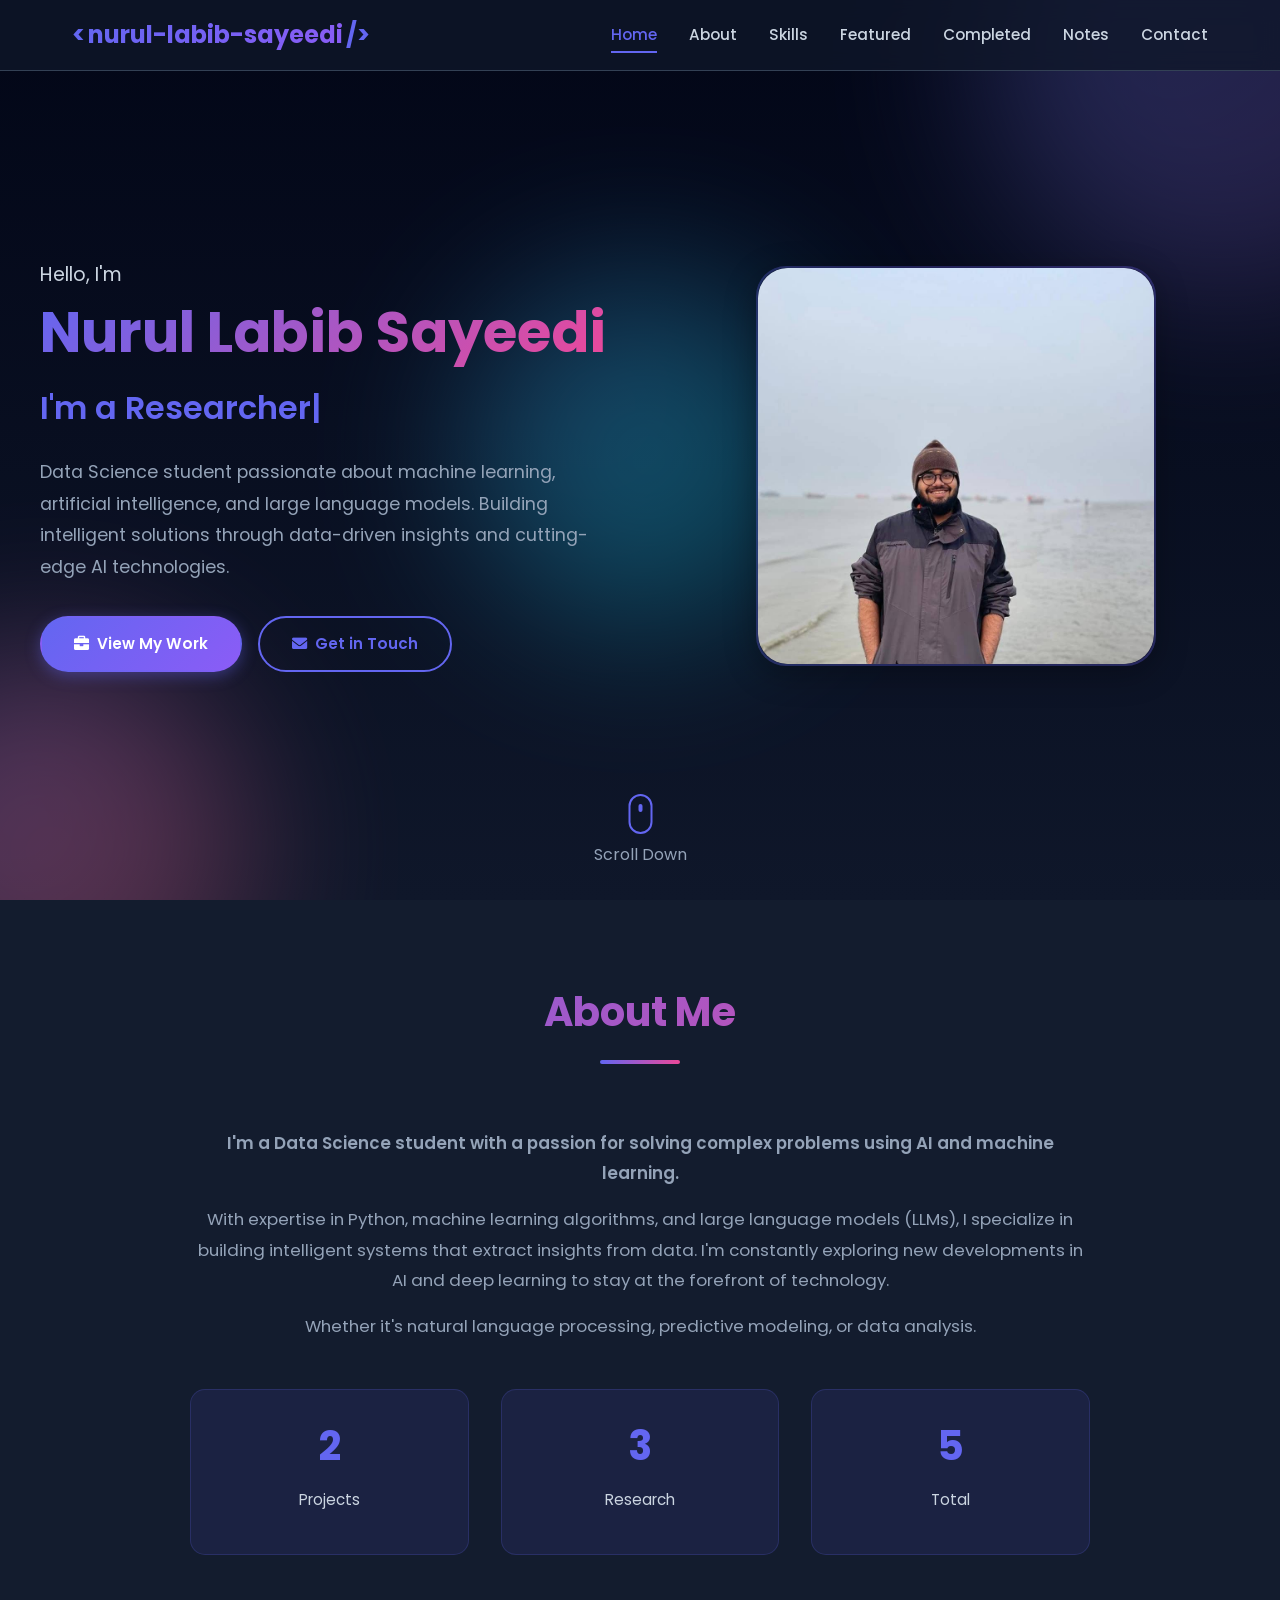
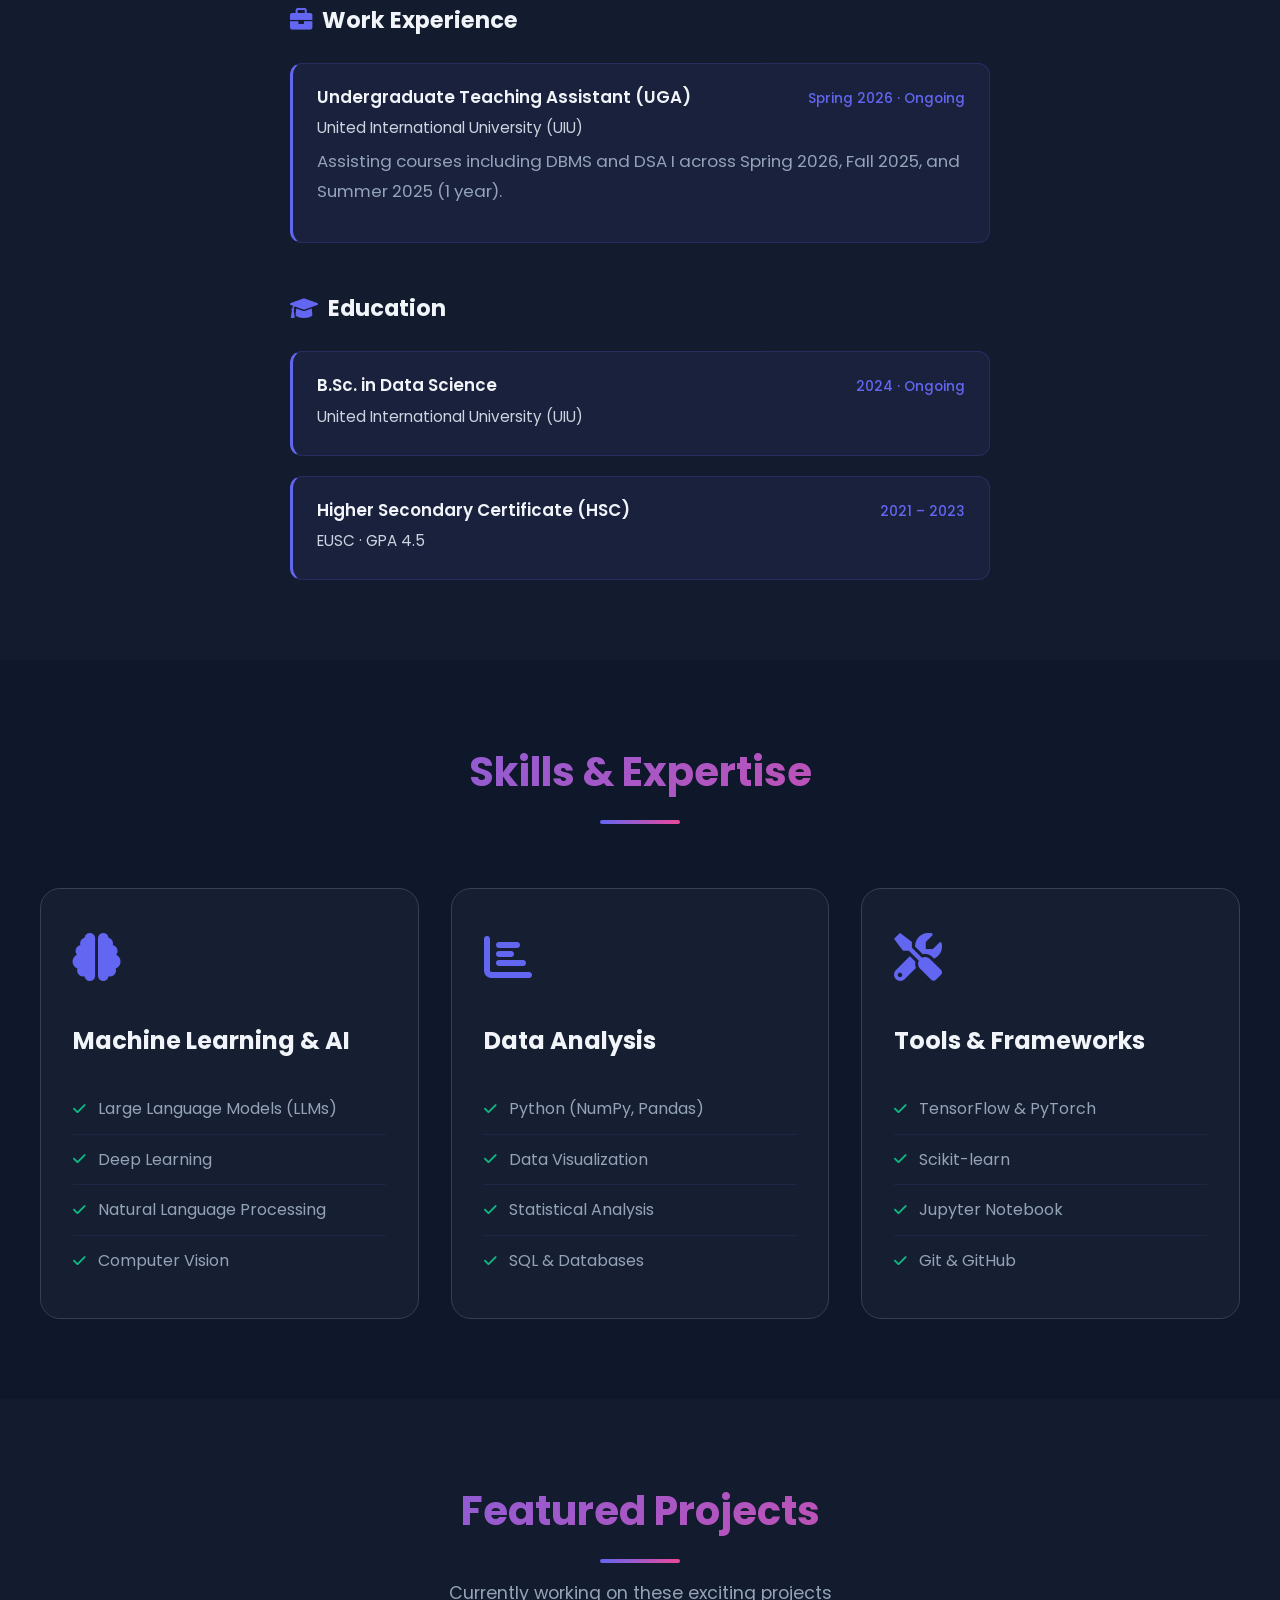
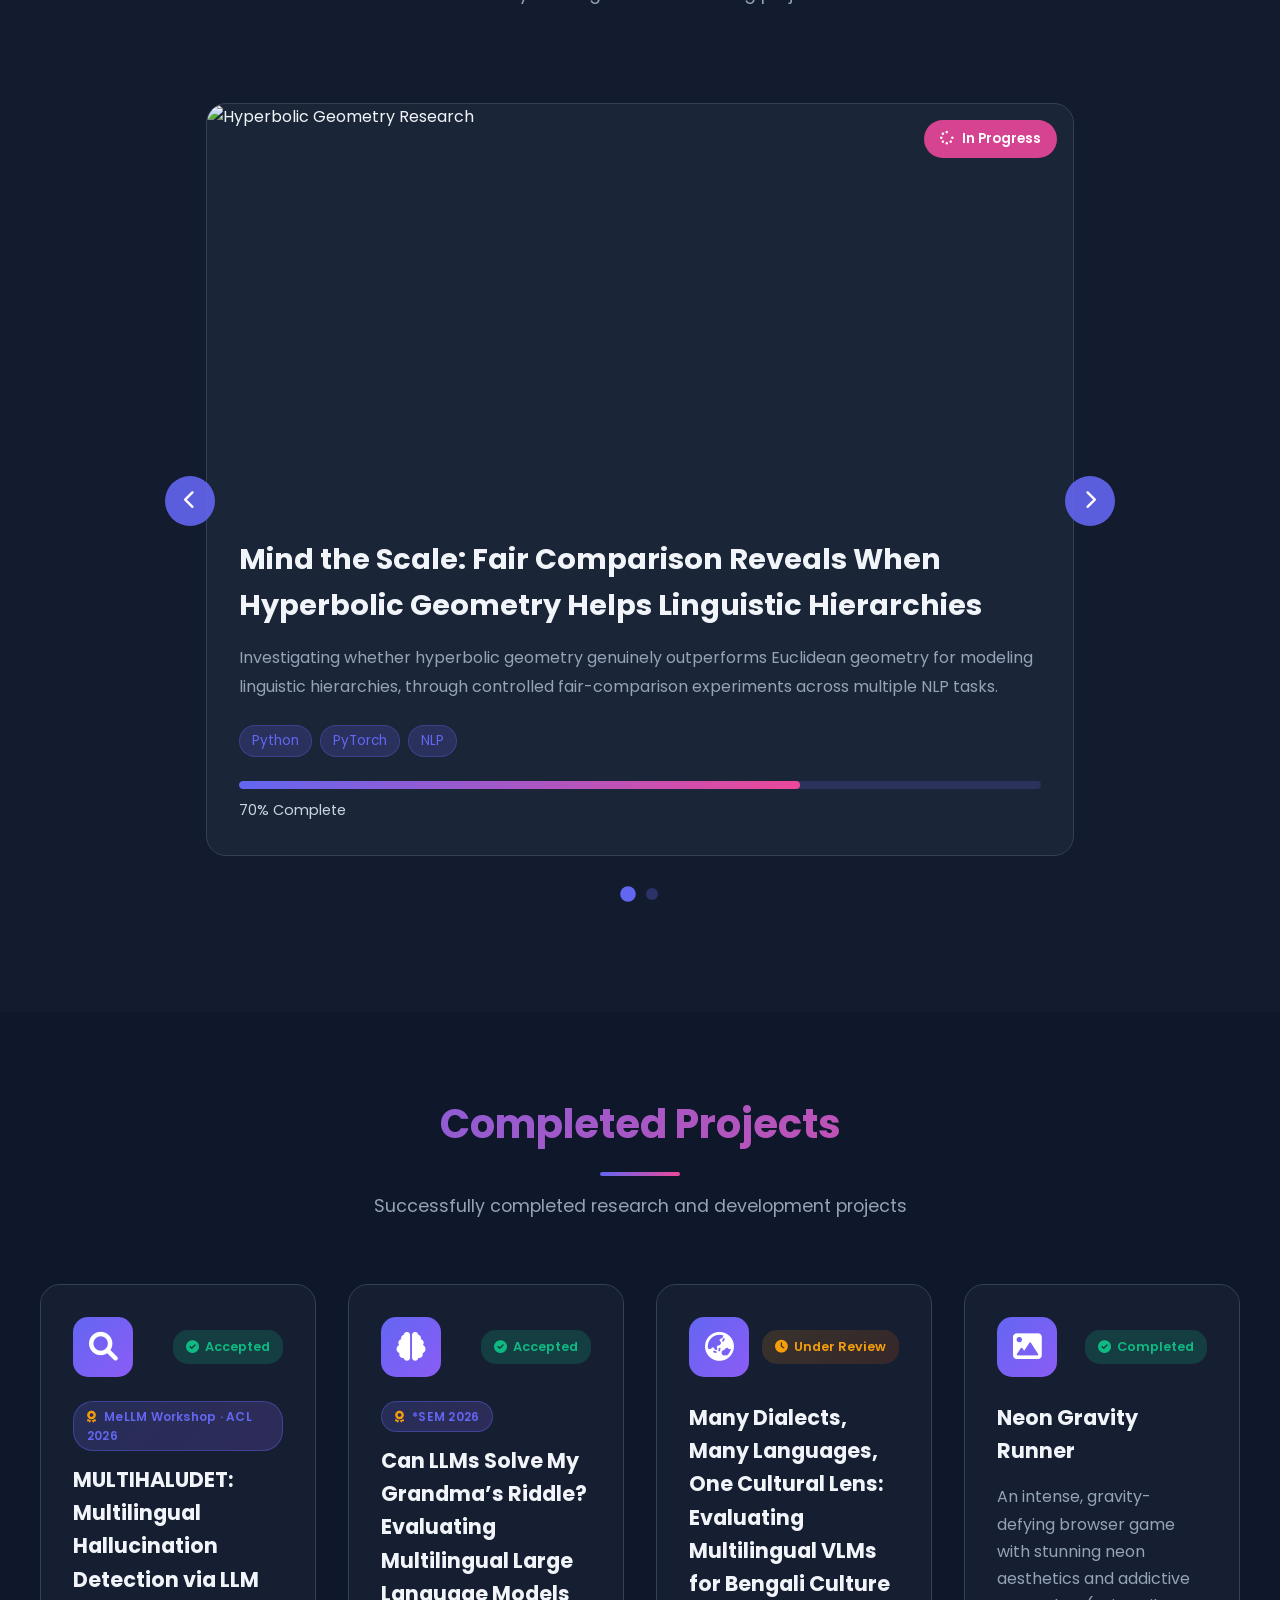
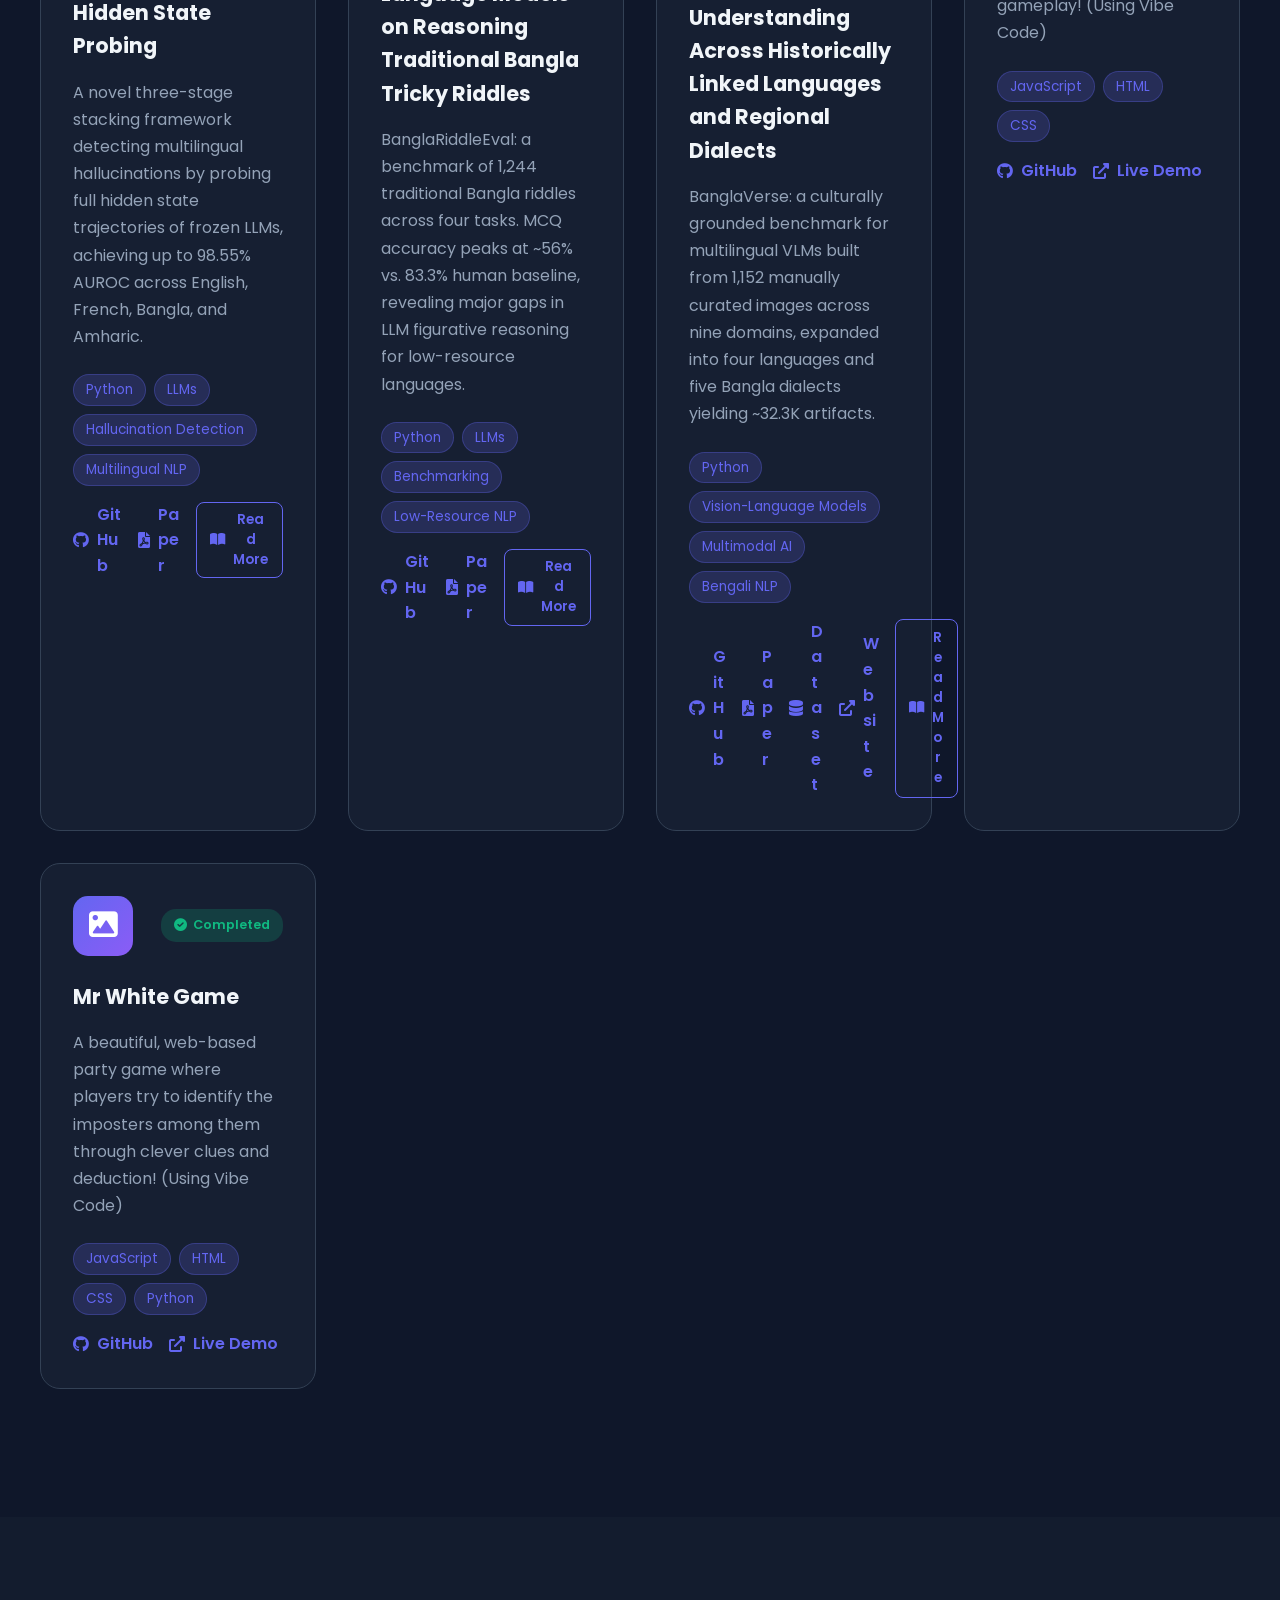
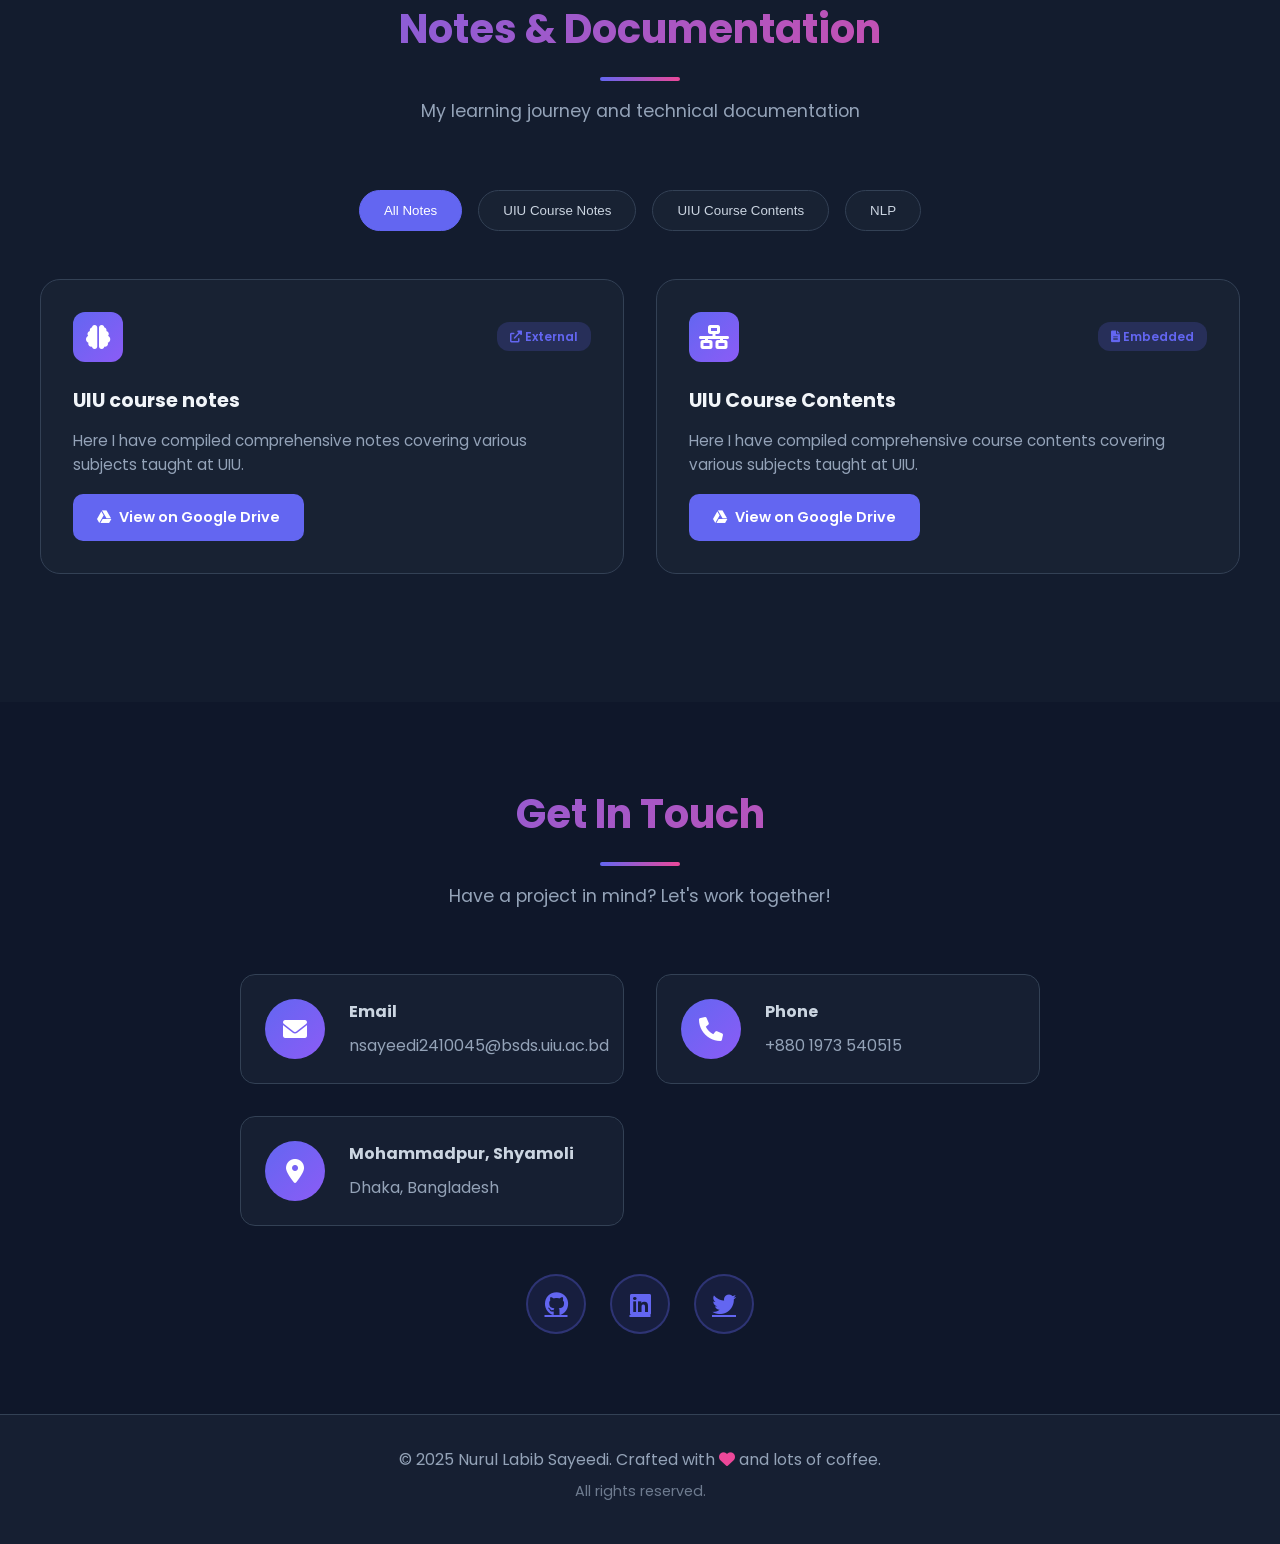
==== commit 50b4a645: "updated" ====
--- a/index.html
+++ b/index.html
@@ -113,17 +113,53 @@
                     </p>
                     <div class="about-stats">
                         <div class="stat-item">
+                            <h3>2</h3>
+                            <p>Projects</p>
+                        </div>
+                        <div class="stat-item">
                             <h3>3</h3>
-                            <p>Projects Completed</p>
-                        </div>
-                        <!-- <div class="stat-item">
-                            <h3>5+</h3>
-                            <p>Technologies</p>
+                            <p>Research</p>
                         </div>
                         <div class="stat-item">
-                            <h3>100%</h3>
-                            <p>Client Satisfaction</p>
-                        </div> -->
+                            <h3>5</h3>
+                            <p>Total</p>
+                        </div>
+                    </div>
+
+                    <!-- Experience -->
+                    <div class="about-block">
+                        <h3 class="about-block-title"><i class="fas fa-briefcase"></i> Work Experience</h3>
+                        <div class="timeline">
+                            <div class="timeline-item">
+                                <div class="timeline-header">
+                                    <span class="timeline-role">Undergraduate Teaching Assistant (UGA)</span>
+                                    <span class="timeline-date">Spring 2026 · Ongoing</span>
+                                </div>
+                                <span class="timeline-org">United International University (UIU)</span>
+                                <p class="timeline-desc">Assisting courses including DBMS and DSA I across Spring 2026, Fall 2025, and Summer 2025 (1 year).</p>
+                            </div>
+                        </div>
+                    </div>
+
+                    <!-- Education -->
+                    <div class="about-block">
+                        <h3 class="about-block-title"><i class="fas fa-graduation-cap"></i> Education</h3>
+                        <div class="timeline">
+                            <div class="timeline-item">
+                                <div class="timeline-header">
+                                    <span class="timeline-role">B.Sc. in Data Science</span>
+                                    <span class="timeline-date">2024 · Ongoing</span>
+                                </div>
+                                <span class="timeline-org">United International University (UIU)</span>
+                            </div>
+                            <div class="timeline-item">
+                                <div class="timeline-header">
+                                    <span class="timeline-role">Higher Secondary Certificate (HSC)</span>
+                                    <span class="timeline-date">2021 – 2023</span>
+                                </div>
+                                <span class="timeline-org">EUSC · GPA 4.5</span>
+                            </div>
+                        </div>
                     </div>
                 </div>
             </div>
--- a/style.css
+++ b/style.css
@@ -1736,4 +1736,94 @@
     .profile-icon {
         font-size: 4rem !important;
     }
+}
+
+/* === Hero Profile Photo === */
+.profile-card-photo {
+    padding: 0;
+    overflow: hidden;
+}
+
+.profile-photo {
+    width: 100%;
+    height: 100%;
+    object-fit: cover;
+    border-radius: 30px;
+    display: block;
+}
+
+
+/* === About Experience & Education Blocks === */
+.about-block {
+    text-align: left;
+    max-width: 700px;
+    margin: 3rem auto 0;
+}
+
+.about-block-title {
+    font-size: 1.4rem;
+    color: var(--text-primary);
+    margin-bottom: 1.5rem;
+    display: flex;
+    align-items: center;
+    gap: 0.6rem;
+}
+
+.about-block-title i {
+    color: var(--primary-color);
+}
+
+.timeline {
+    display: flex;
+    flex-direction: column;
+    gap: 1.25rem;
+}
+
+.timeline-item {
+    background: rgba(99, 102, 241, 0.08);
+    border: 1px solid rgba(99, 102, 241, 0.2);
+    border-left: 3px solid var(--primary-color);
+    border-radius: 12px;
+    padding: 1.25rem 1.5rem;
+    transition: var(--transition);
+}
+
+.timeline-item:hover {
+    background: rgba(99, 102, 241, 0.14);
+    transform: translateX(4px);
+}
+
+.timeline-header {
+    display: flex;
+    justify-content: space-between;
+    align-items: baseline;
+    flex-wrap: wrap;
+    gap: 0.5rem;
+    margin-bottom: 0.35rem;
+}
+
+.timeline-role {
+    font-size: 1.05rem;
+    font-weight: 600;
+    color: var(--text-primary);
+}
+
+.timeline-date {
+    font-size: 0.85rem;
+    color: var(--primary-color);
+    font-weight: 500;
+}
+
+.timeline-org {
+    display: block;
+    font-size: 0.95rem;
+    color: var(--text-secondary);
+    margin-bottom: 0.35rem;
+}
+
+.timeline-desc {
+    font-size: 0.9rem;
+    color: var(--text-muted);
+    line-height: 1.6;
+    margin: 0;
 }
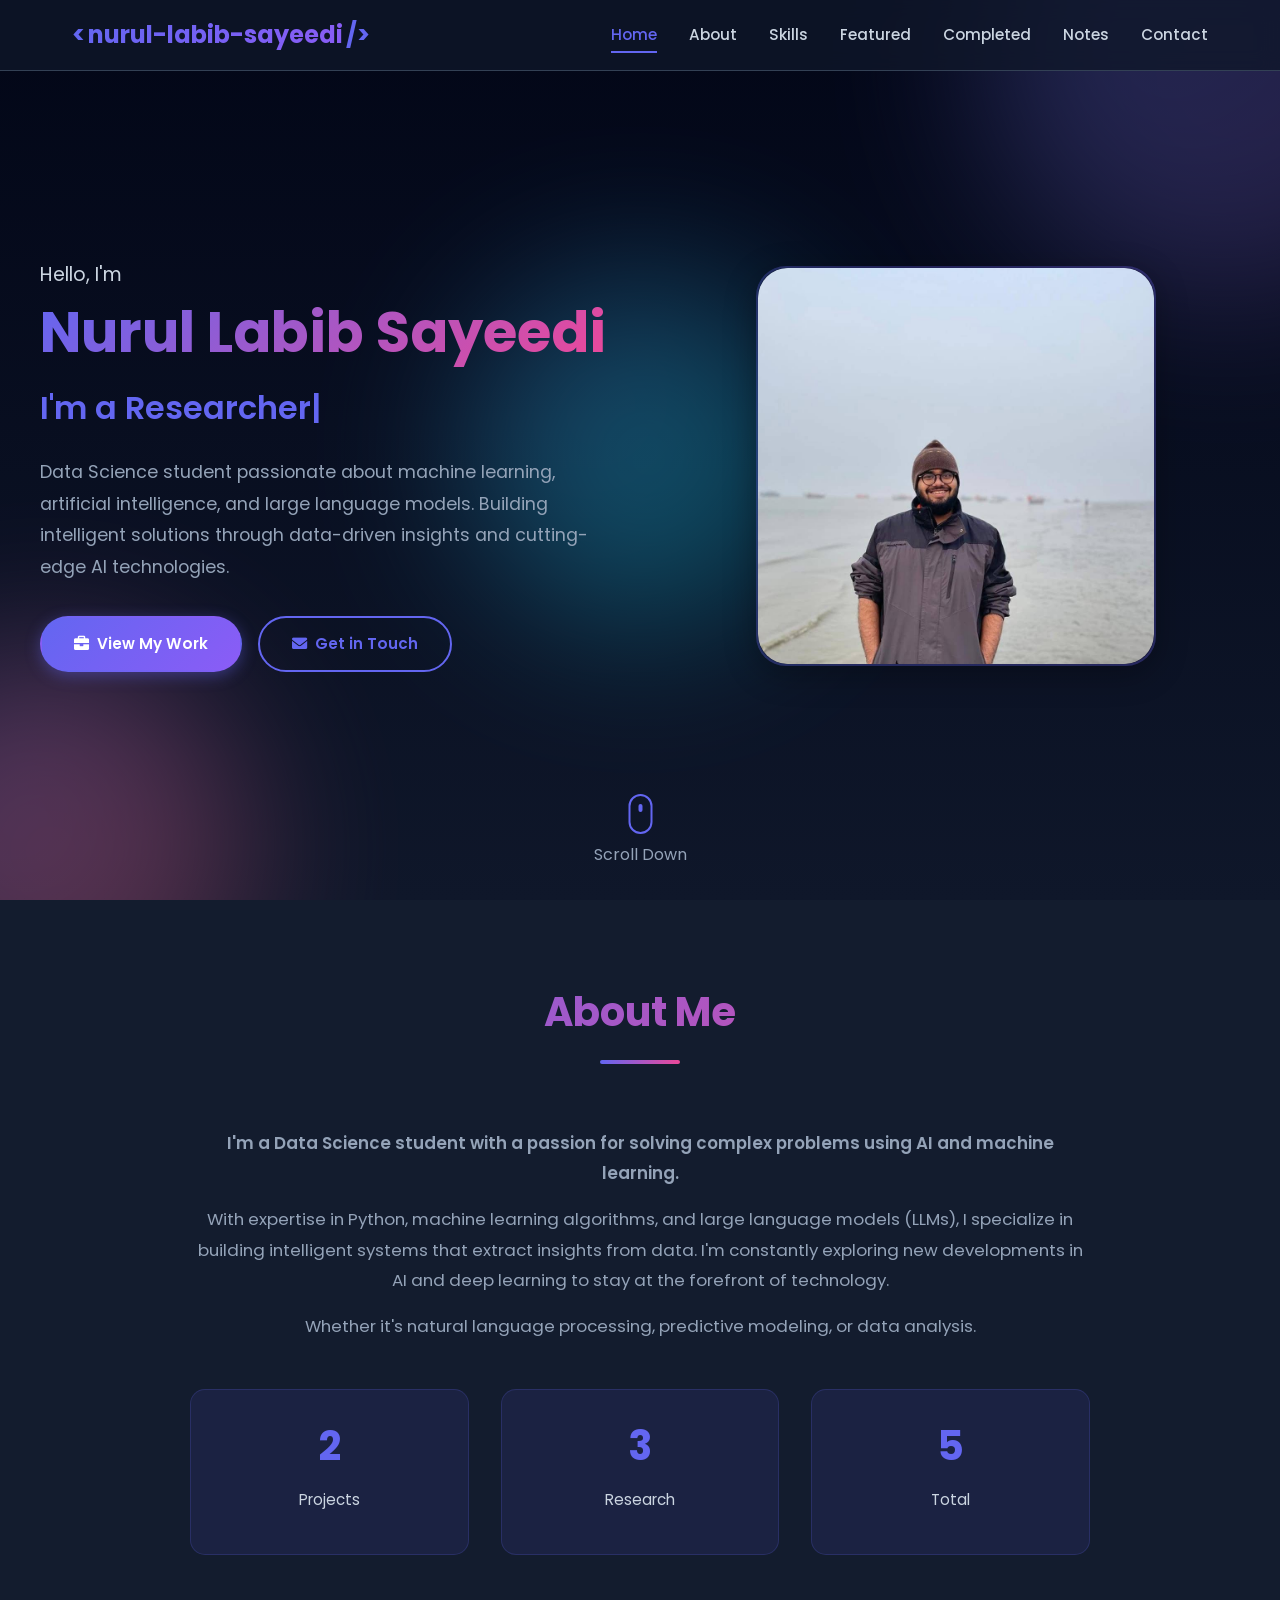
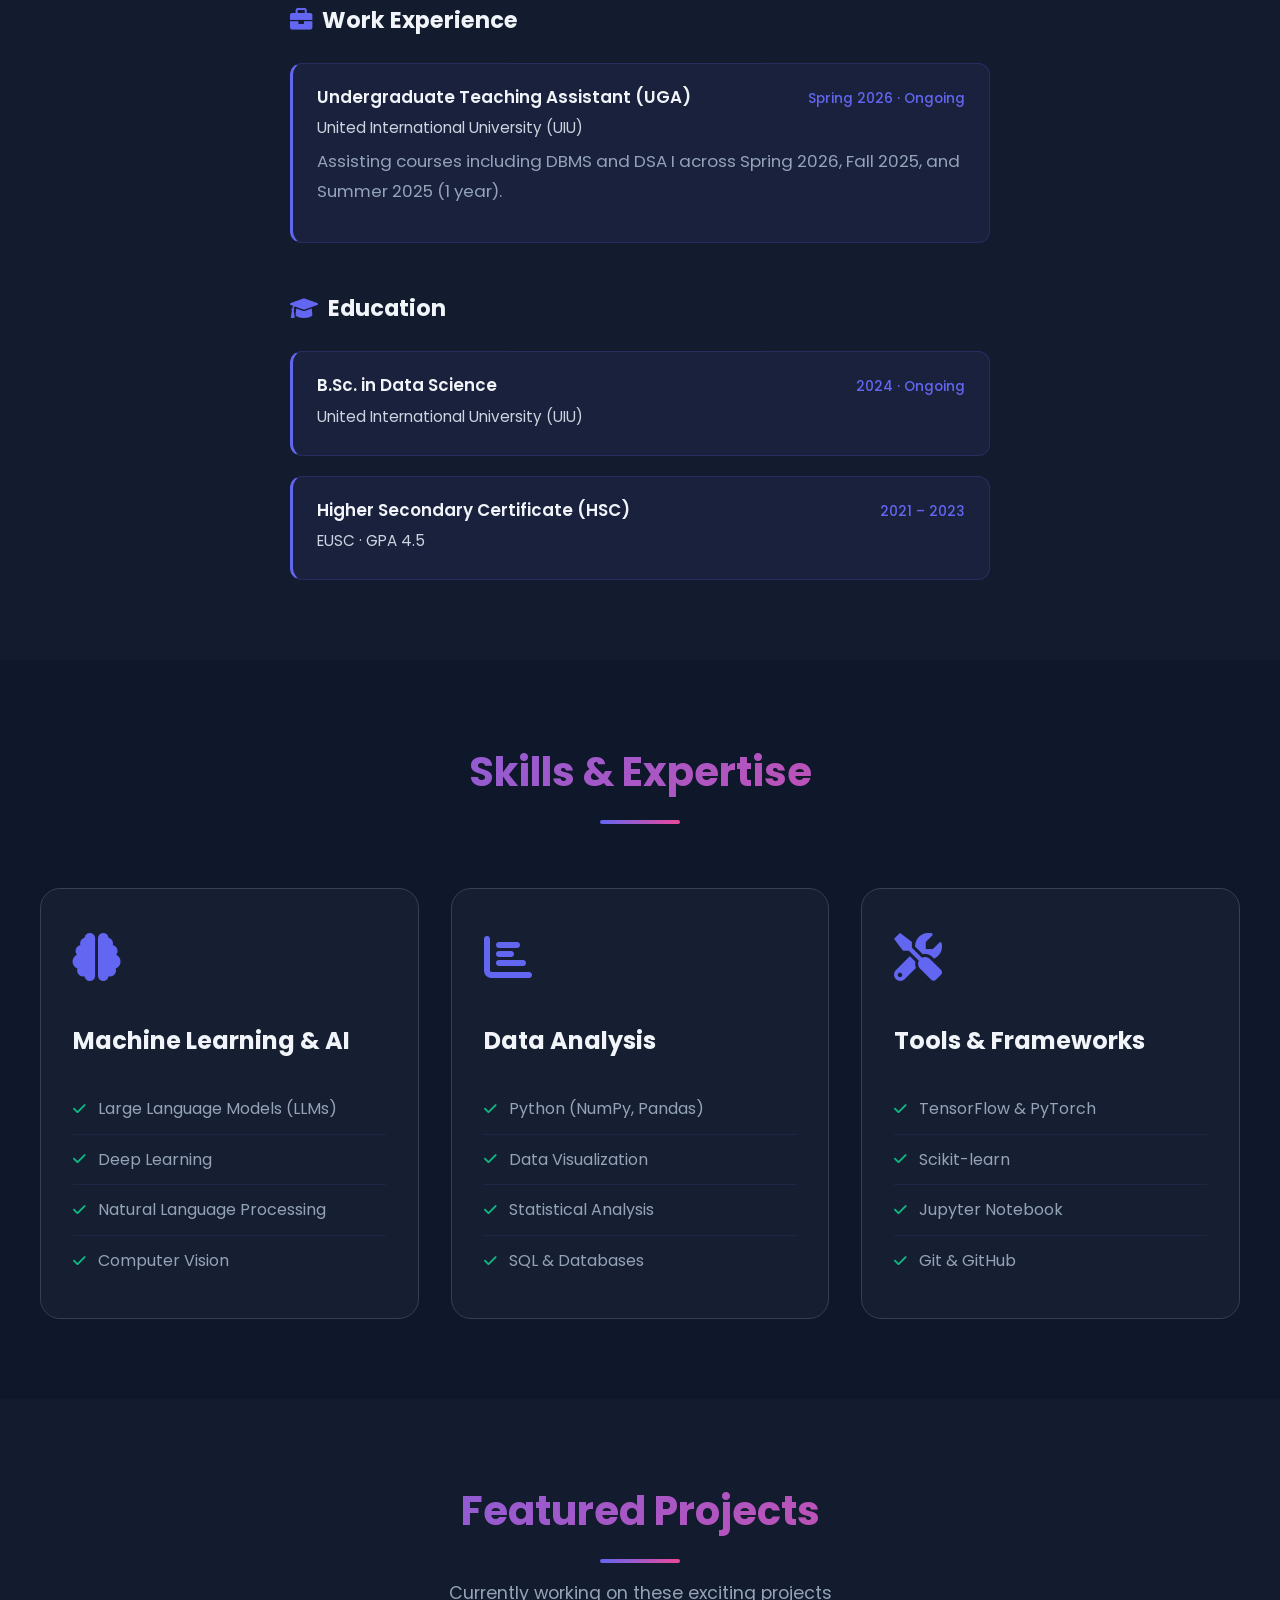
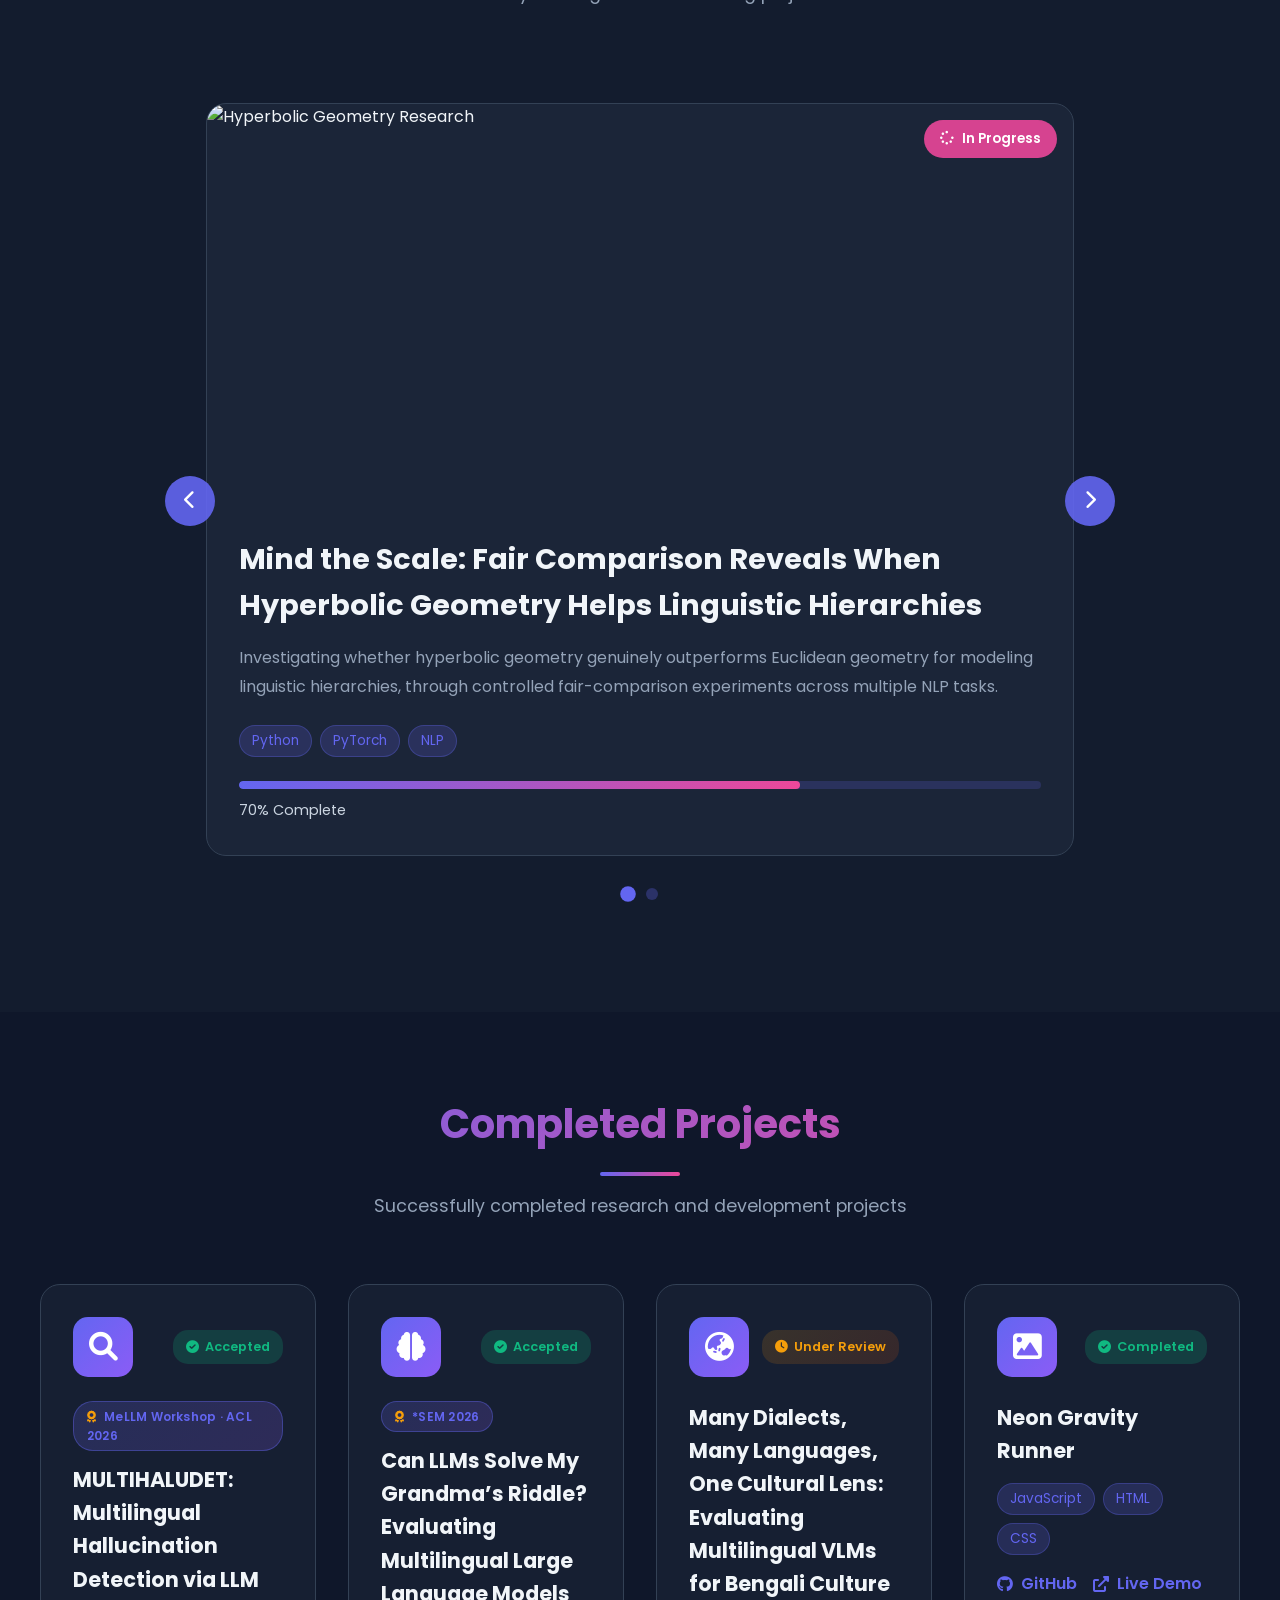
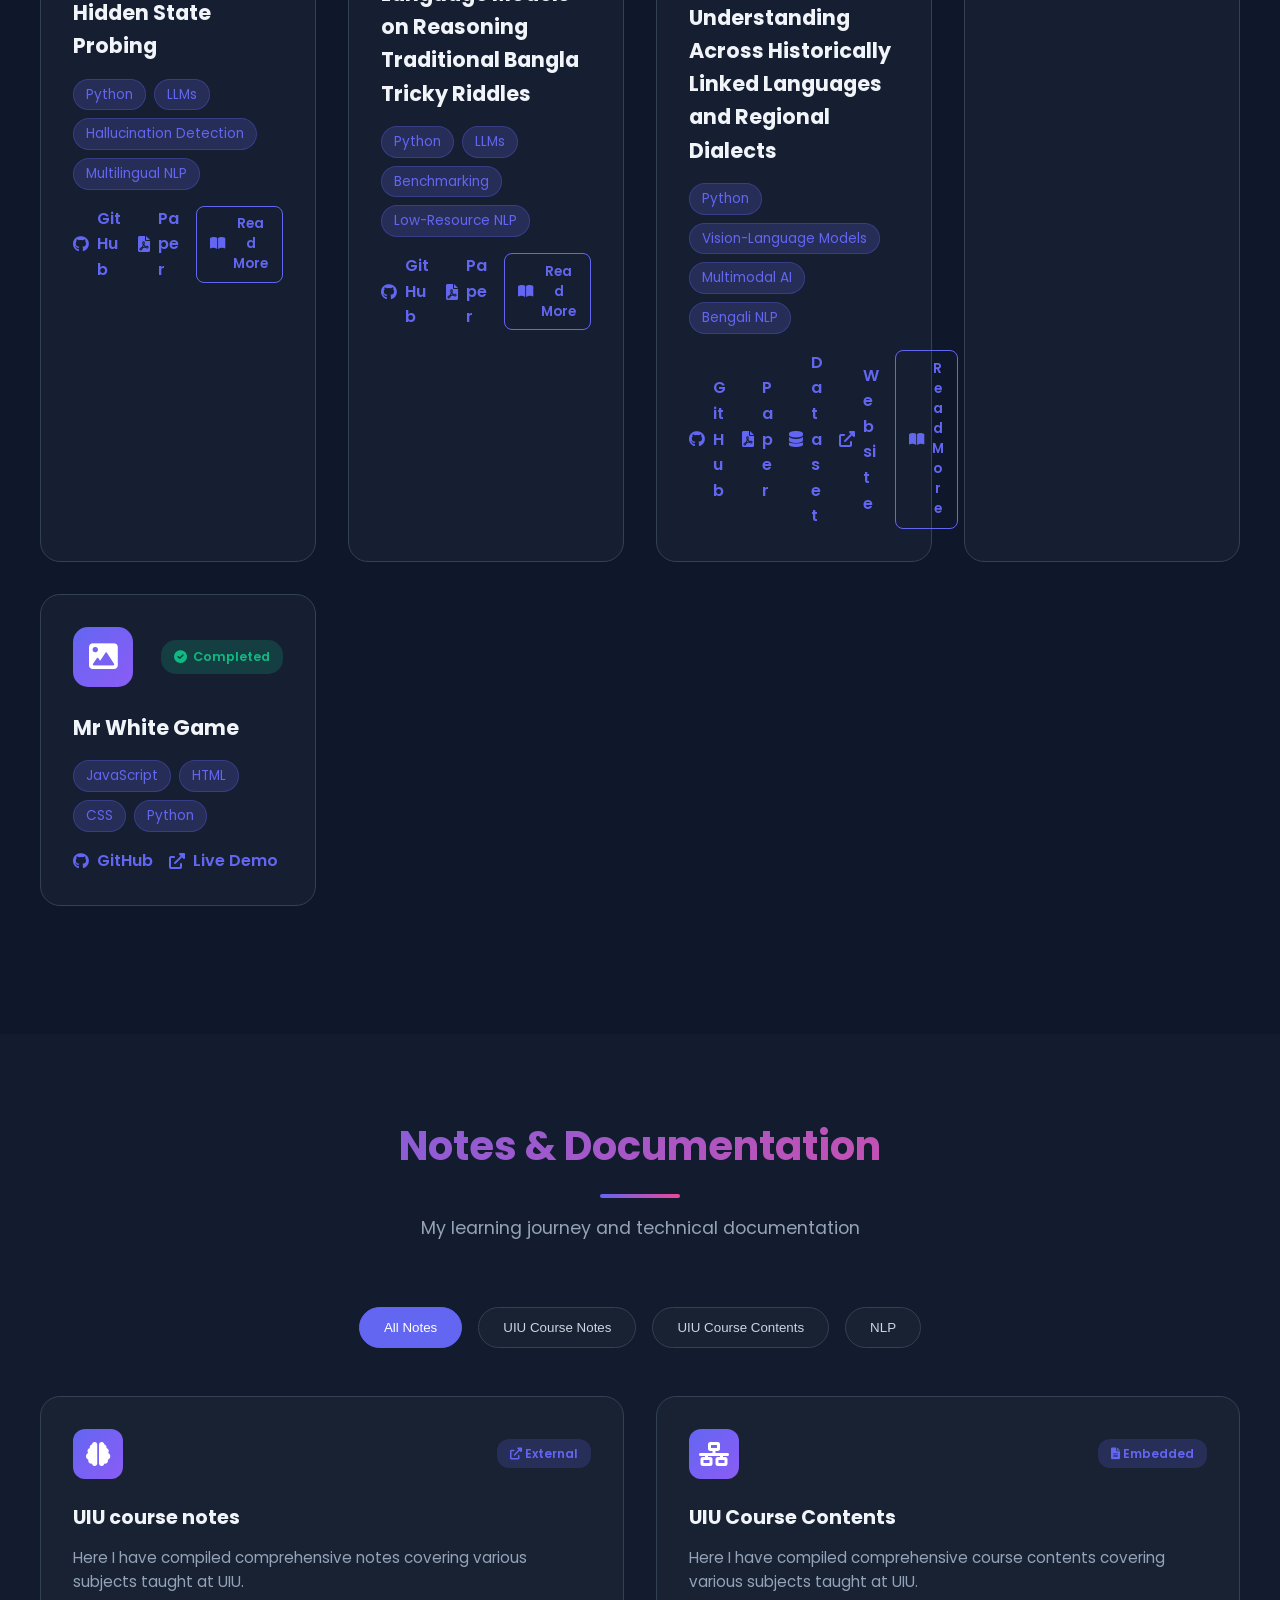
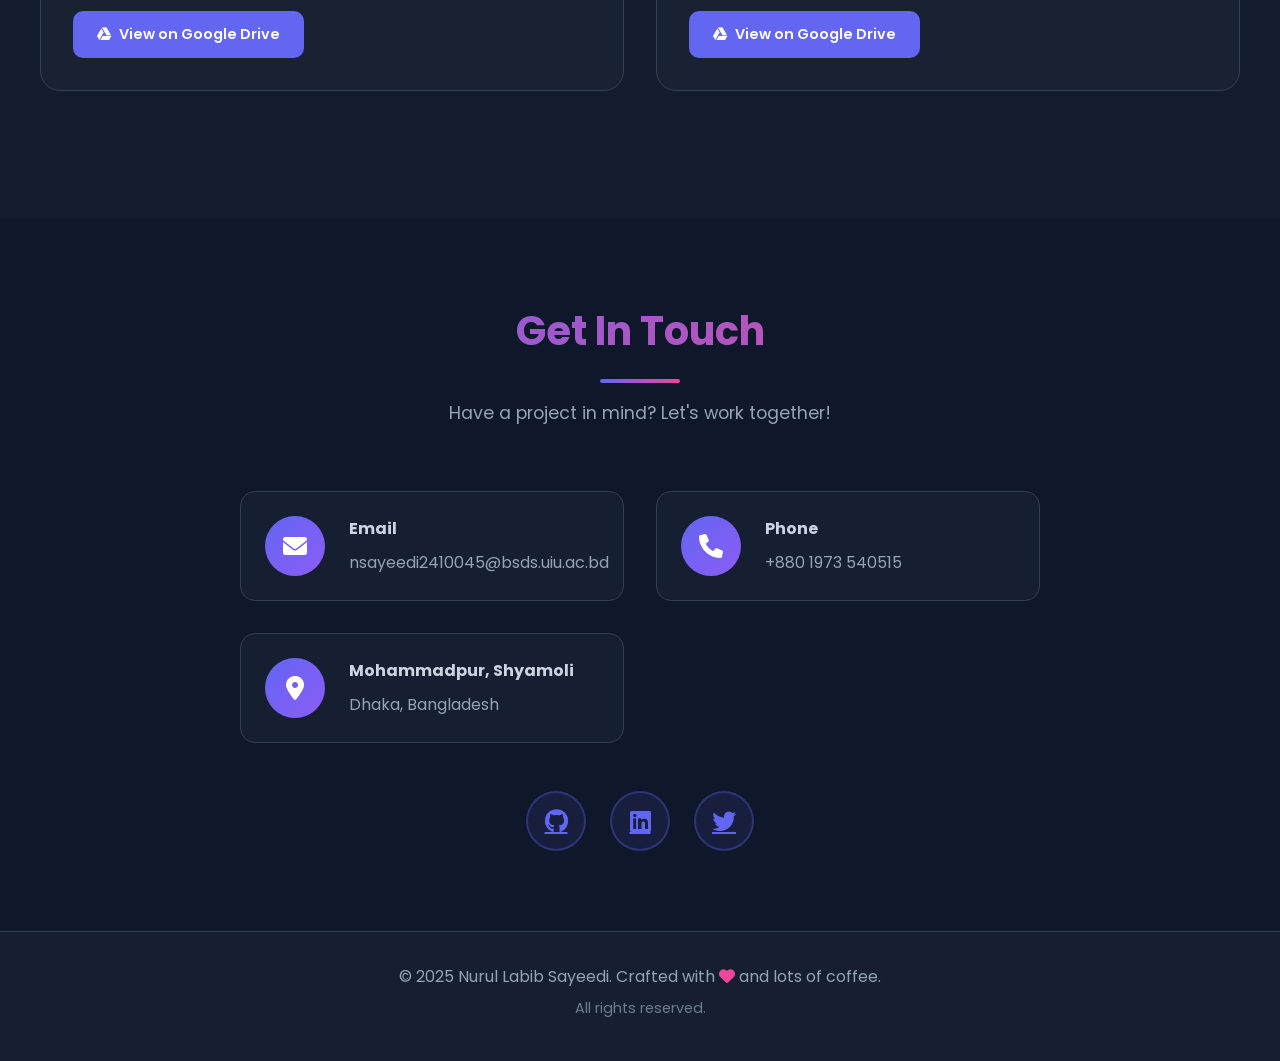
==== commit 157c2128: "Update index.html" ====
--- a/index.html
+++ b/index.html
@@ -377,7 +377,6 @@
                     </div>
                     <span class="venue-badge"><i class="fas fa-award"></i> MeLLM Workshop · ACL 2026</span>
                     <h3>MULTIHALUDET: Multilingual Hallucination Detection via LLM Hidden State Probing</h3>
-                    <p>A novel three-stage stacking framework detecting multilingual hallucinations by probing full hidden state trajectories of frozen LLMs, achieving up to 98.55% AUROC across English, French, Bangla, and Amharic.</p>
                     <div class="project-tech">
                         <span class="tech-tag">Python</span>
                         <span class="tech-tag">LLMs</span>
@@ -407,7 +406,6 @@
                     </div>
                     <span class="venue-badge"><i class="fas fa-award"></i> *SEM 2026</span>
                     <h3>Can LLMs Solve My Grandma’s Riddle? Evaluating Multilingual Large Language Models on Reasoning Traditional Bangla Tricky Riddles</h3>
-                    <p>BanglaRiddleEval: a benchmark of 1,244 traditional Bangla riddles across four tasks. MCQ accuracy peaks at ~56% vs. 83.3% human baseline, revealing major gaps in LLM figurative reasoning for low-resource languages.</p>
                     <div class="project-tech">
                         <span class="tech-tag">Python</span>
                         <span class="tech-tag">LLMs</span>
@@ -436,7 +434,6 @@
                         <span class="completion-badge preprint-badge"><i class="fas fa-clock"></i> Under Review</span>
                     </div>
                     <h3>Many Dialects, Many Languages, One Cultural Lens: Evaluating Multilingual VLMs for Bengali Culture Understanding Across Historically Linked Languages and Regional Dialects</h3>
-                    <p>BanglaVerse: a culturally grounded benchmark for multilingual VLMs built from 1,152 manually curated images across nine domains, expanded into four languages and five Bangla dialects yielding ~32.3K artifacts.</p>
                     <div class="project-tech">
                         <span class="tech-tag">Python</span>
                         <span class="tech-tag">Vision-Language Models</span>
@@ -471,7 +468,6 @@
                         <span class="completion-badge"><i class="fas fa-check-circle"></i> Completed</span>
                     </div>
                     <h3>Neon Gravity Runner</h3>
-                    <p>An intense, gravity-defying browser game with stunning neon aesthetics and addictive gameplay! (Using Vibe Code)</p>
                     <div class="project-tech">
                         <span class="tech-tag">JavaScript</span>
                         <span class="tech-tag">HTML</span>
@@ -502,7 +498,6 @@
                         <span class="completion-badge"><i class="fas fa-check-circle"></i> Completed</span>
                     </div>
                     <h3>Mr White Game</h3>
-                    <p>A beautiful, web-based party game where players try to identify the imposters among them through clever clues and deduction! (Using Vibe Code)</p>
                     <div class="project-tech">
                         <span class="tech-tag">JavaScript</span>
                         <span class="tech-tag">HTML</span>
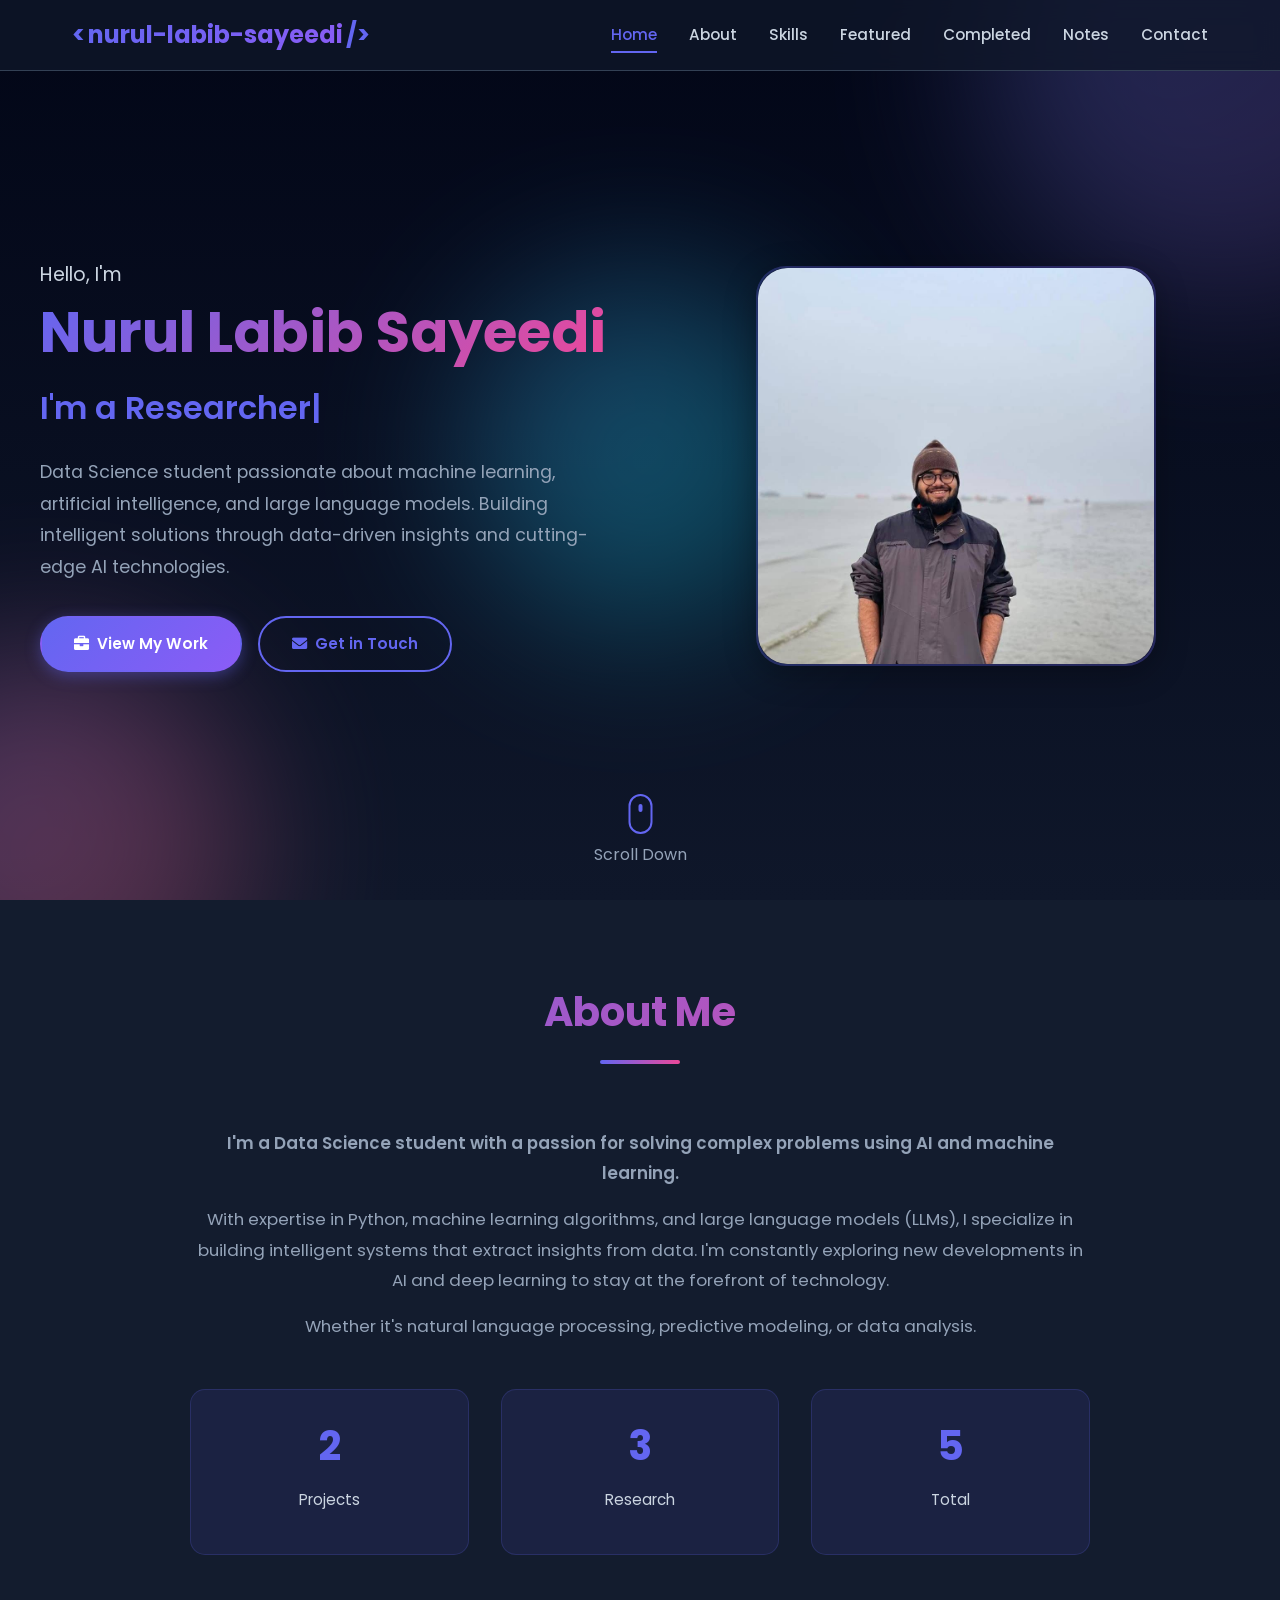
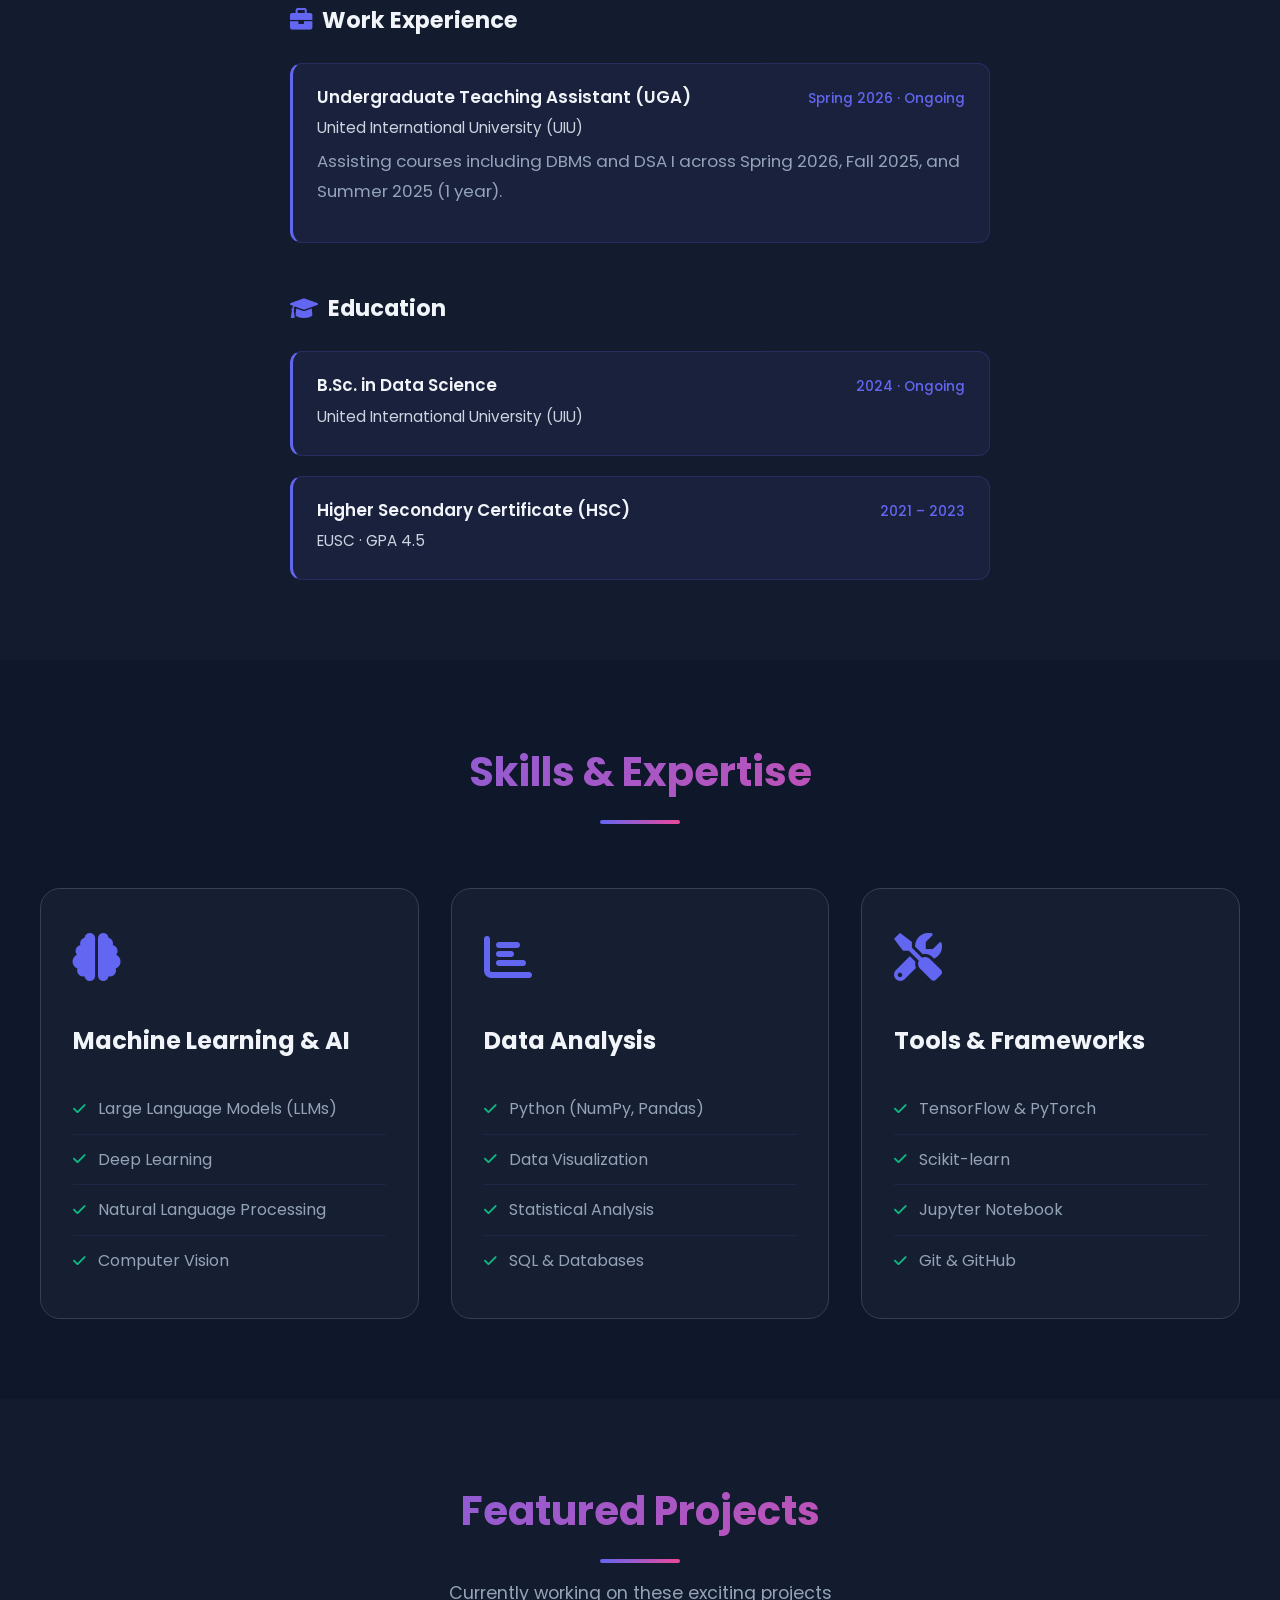
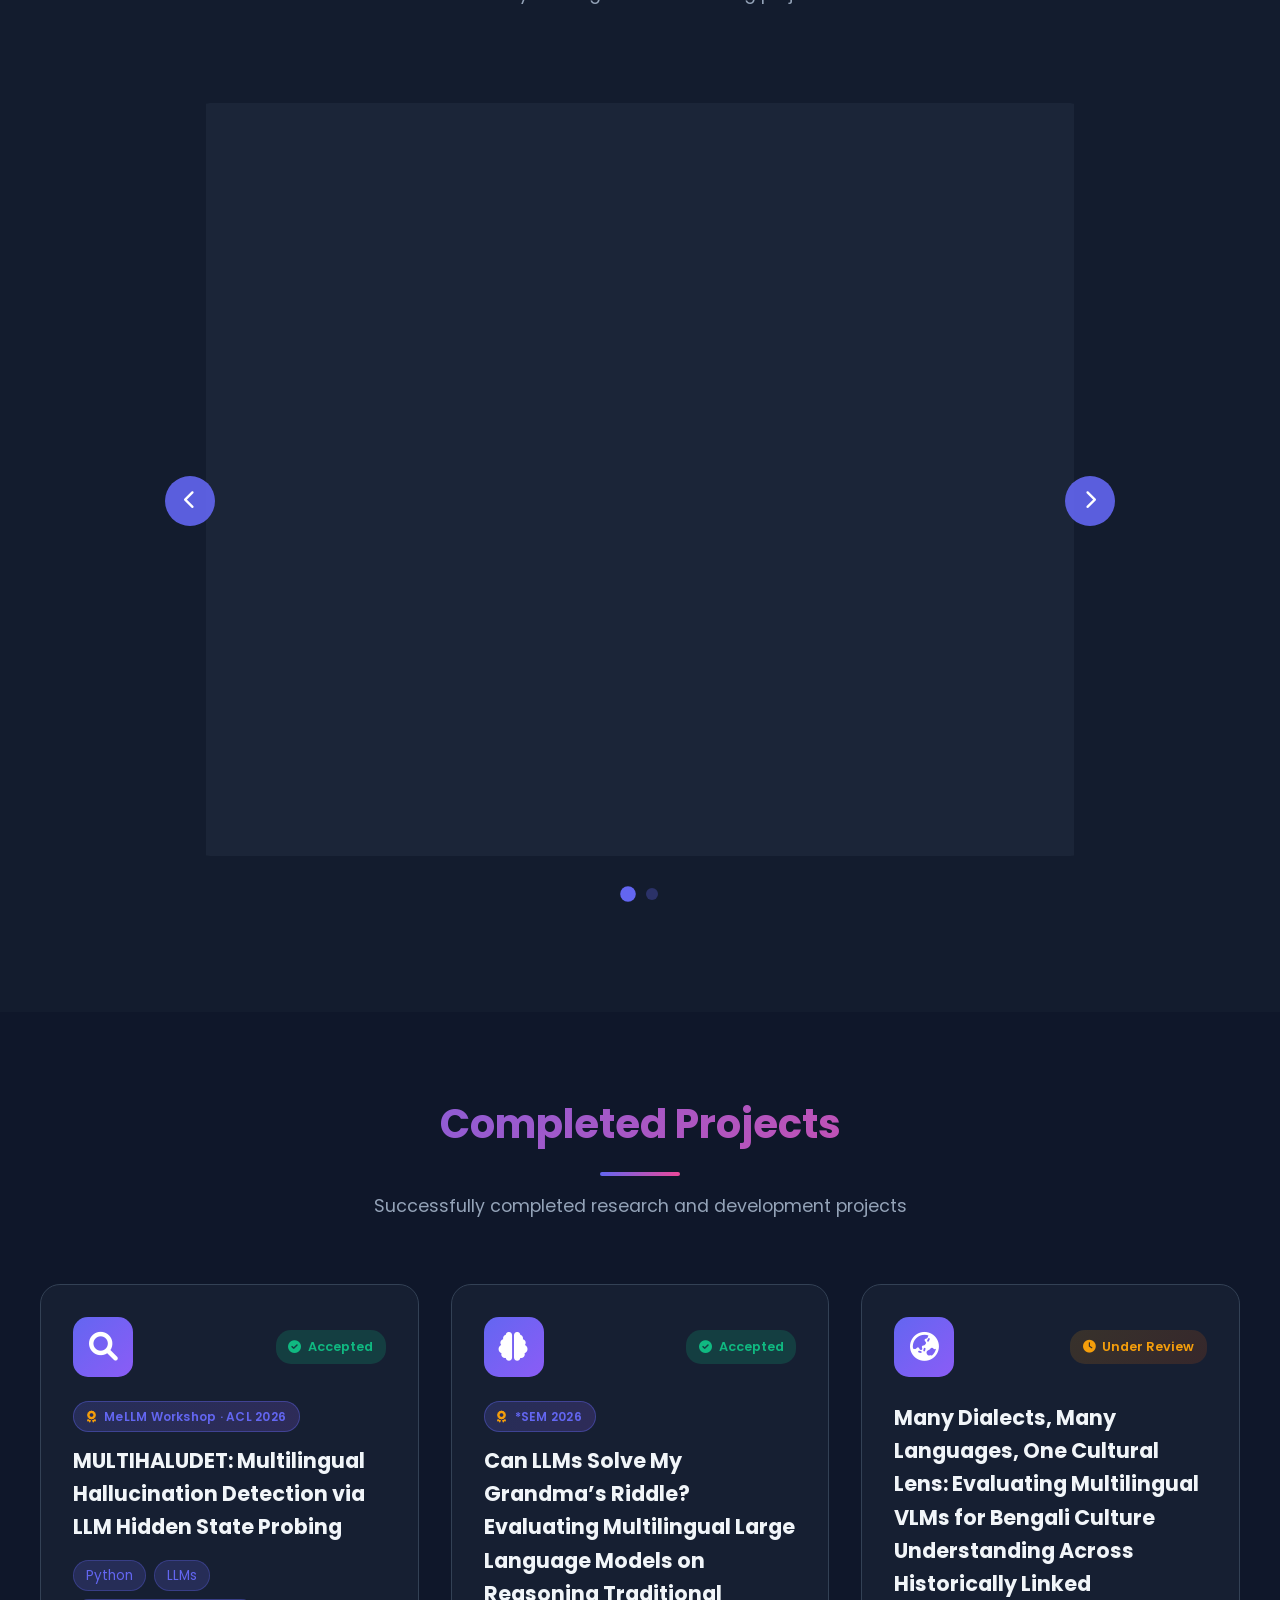
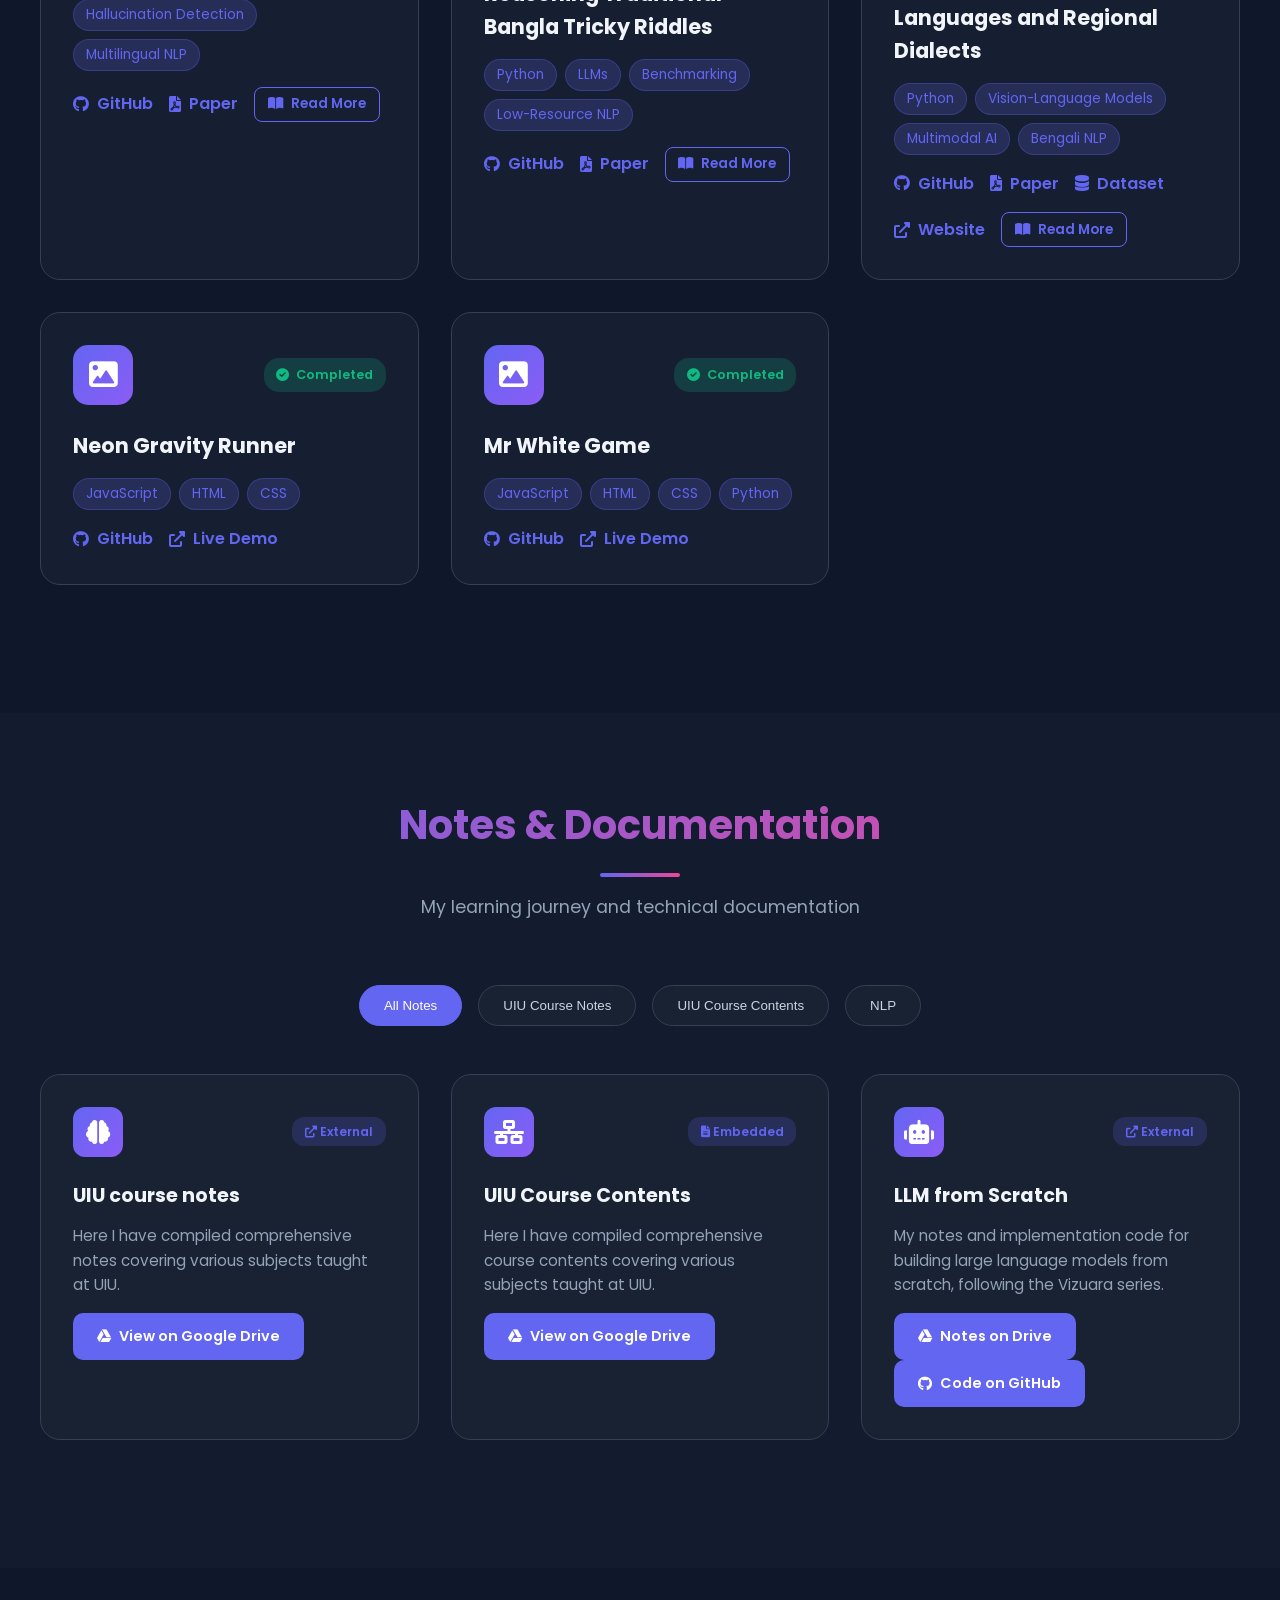
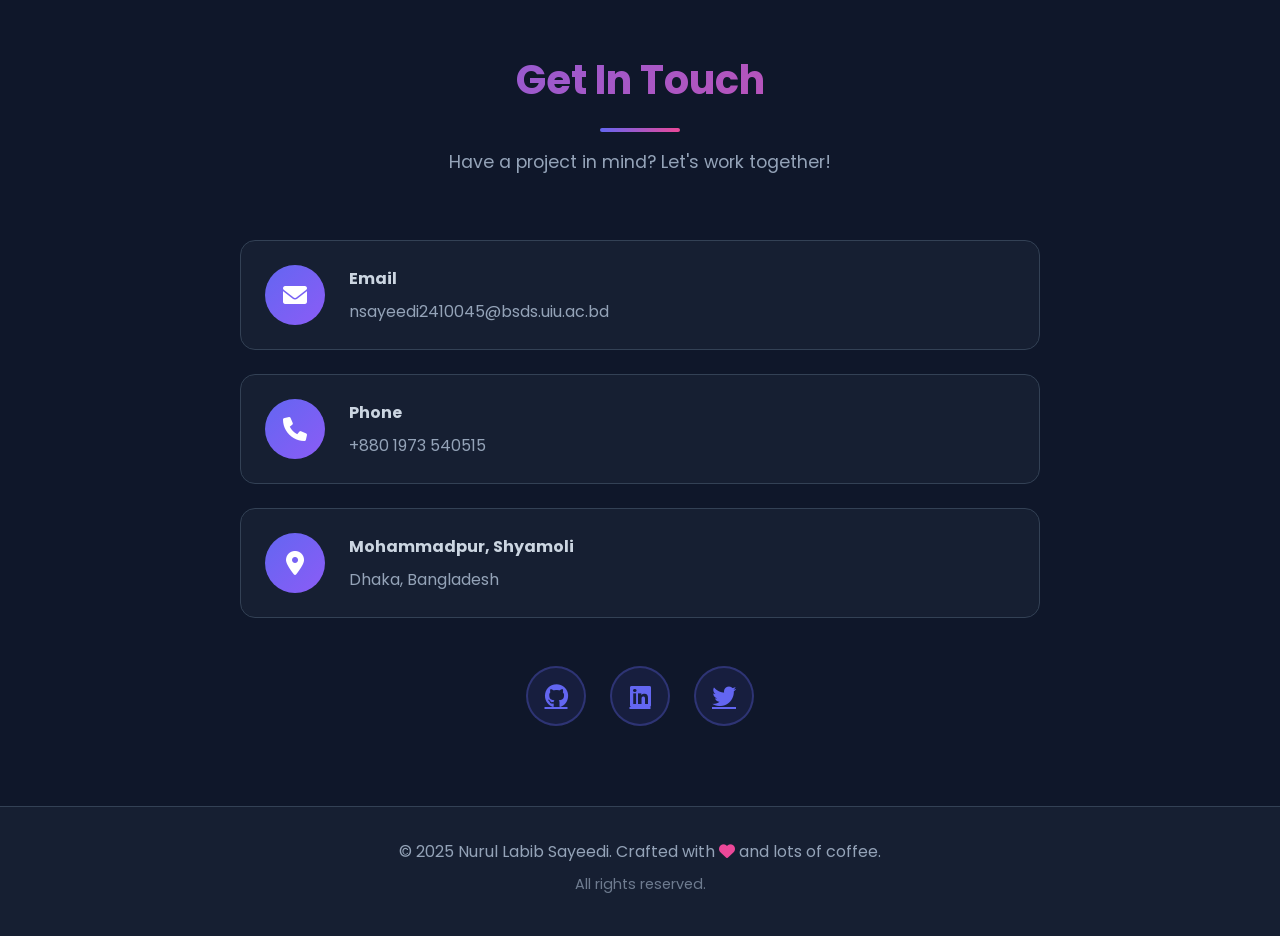
==== commit 64e39d20: "Update index.html" ====
--- a/index.html
+++ b/index.html
@@ -691,16 +691,29 @@
                     </div>
                     <h3>UIU Course Contents</h3>
                     <p>Here I have compiled comprehensive course contents covering various subjects taught at UIU.</p>
-                    <!-- <div class="note-meta">
-                        <span><i class="far fa-calendar"></i> Dec 18, 2025</span>
-                        <span><i class="fas fa-book"></i> Article</span>
-                    </div>
-                    <button class="note-link view-note-btn" data-note-id="note-1">
-                        <i class="fas fa-eye"></i> Read Here
-                    </button> -->
                     <a href="https://drive.google.com/drive/folders/1qaHs-fCyT7oVzV-jSYtDMb_mgp7Z7Wjy?usp=sharing" class="note-link" target="_blank">
                         <i class="fab fa-google-drive"></i> View on Google Drive
                     </a>
+                </div>
+
+                <!-- Note 3 - LLM from Scratch (Drive + GitHub) -->
+                <div class="note-card" data-category="nlp">
+                    <div class="note-header">
+                        <div class="note-icon">
+                            <i class="fas fa-robot"></i>
+                        </div>
+                        <span class="note-type"><i class="fas fa-external-link-alt"></i> External</span>
+                    </div>
+                    <h3>LLM from Scratch</h3>
+                    <p>My notes and implementation code for building large language models from scratch, following the Vizuara series.</p>
+                    <div class="note-links">
+                        <a href="https://drive.google.com/drive/folders/1-ZIqiyHeQjiBj1-n6w8R6gfCkWeBQ7PN?usp=sharing" class="note-link" target="_blank">
+                            <i class="fab fa-google-drive"></i> Notes on Drive
+                        </a>
+                        <a href="https://github.com/Labib1610/LLM-from-Scratch-Vizuara-" class="note-link note-link-alt" target="_blank">
+                            <i class="fab fa-github"></i> Code on GitHub
+                        </a>
+                    </div>
                 </div>
 
                 <!-- Note 3 - External Link -->
--- a/style.css
+++ b/style.css
@@ -691,8 +691,8 @@
 
 .contact-info {
     display: grid;
-    grid-template-columns: repeat(auto-fit, minmax(250px, 1fr));
-    gap: 2rem;
+    grid-template-columns: 1fr;
+    gap: 1.5rem;
     margin-bottom: 3rem;
 }
 
@@ -1186,9 +1186,17 @@
 
 .completed-projects-grid {
     display: grid;
-    grid-template-columns: repeat(auto-fit, minmax(260px, 1fr));
+    grid-template-columns: repeat(auto-fit, minmax(320px, 1fr));
     gap: 2rem;
     margin-bottom: 3rem;
+}
+
+.project-links {
+    flex-wrap: wrap;
+}
+
+.project-links .project-link {
+    white-space: nowrap;
 }
 
 .completed-project-card {
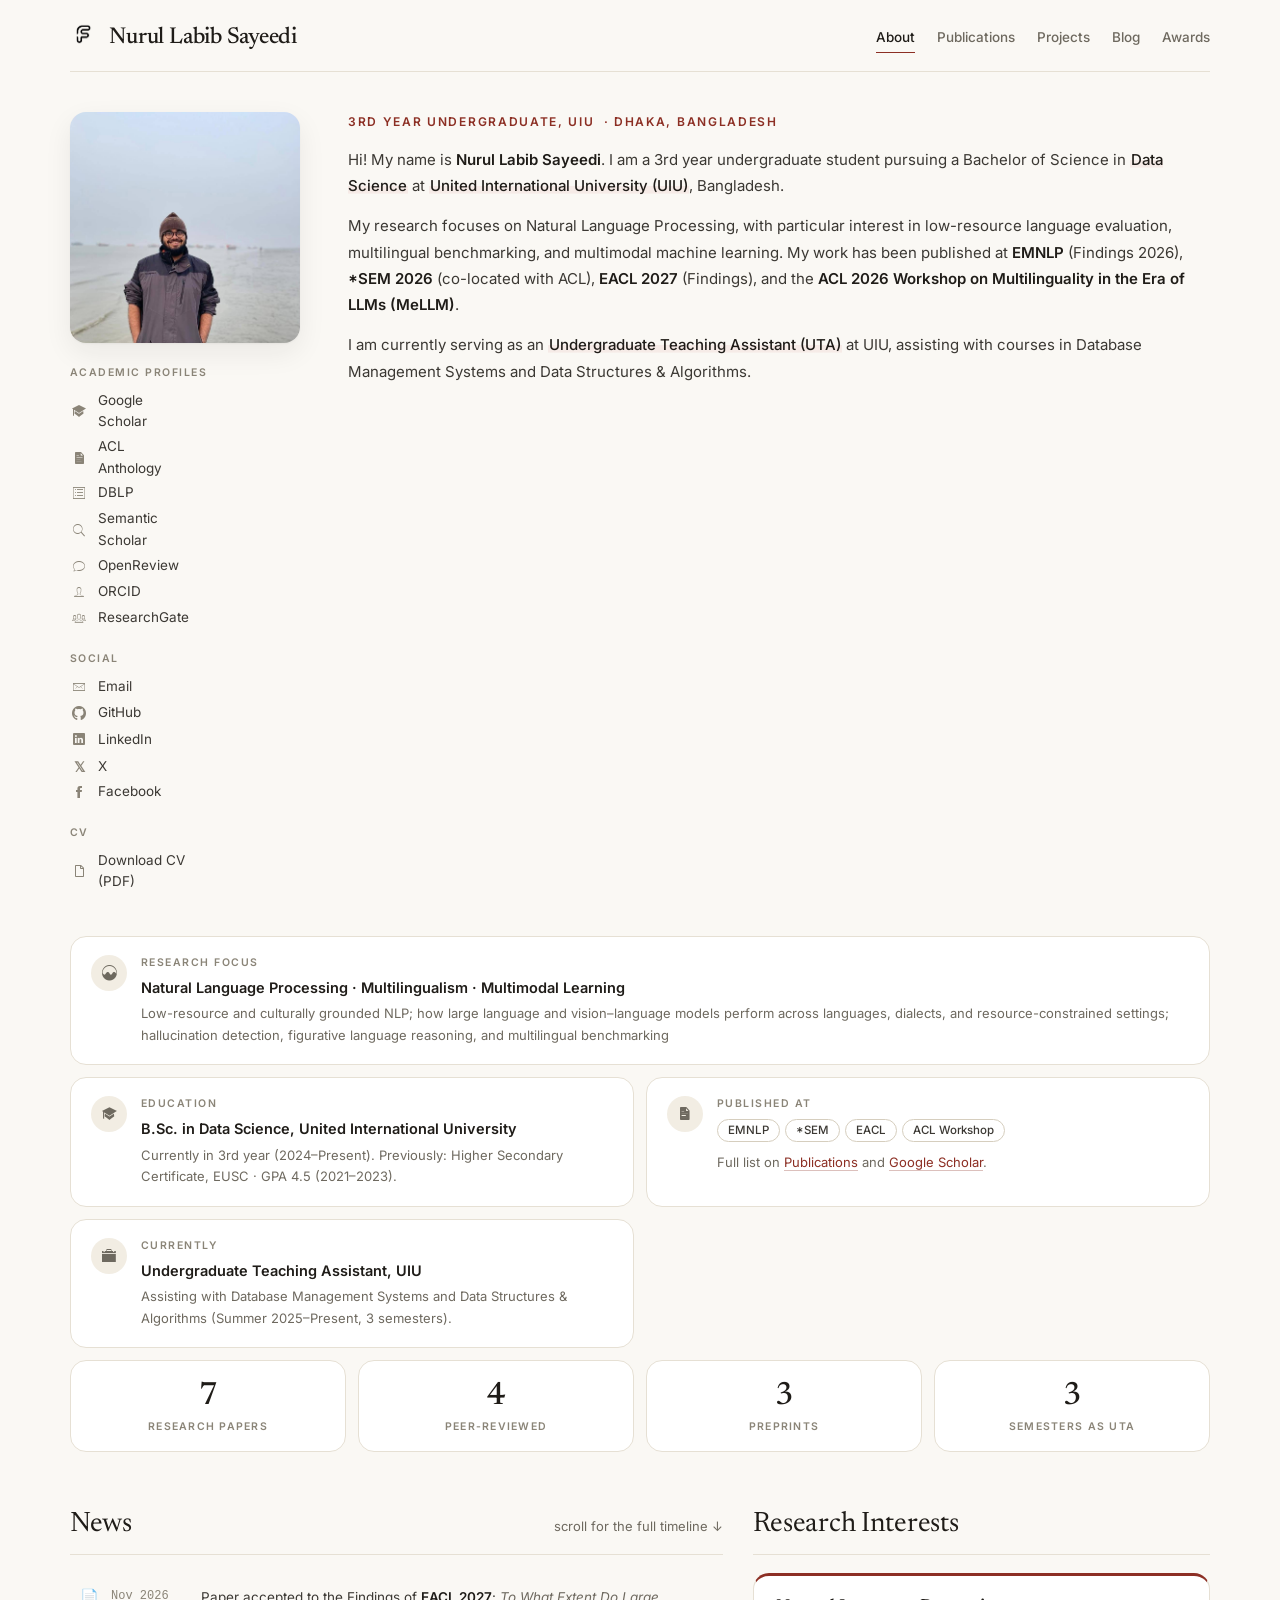
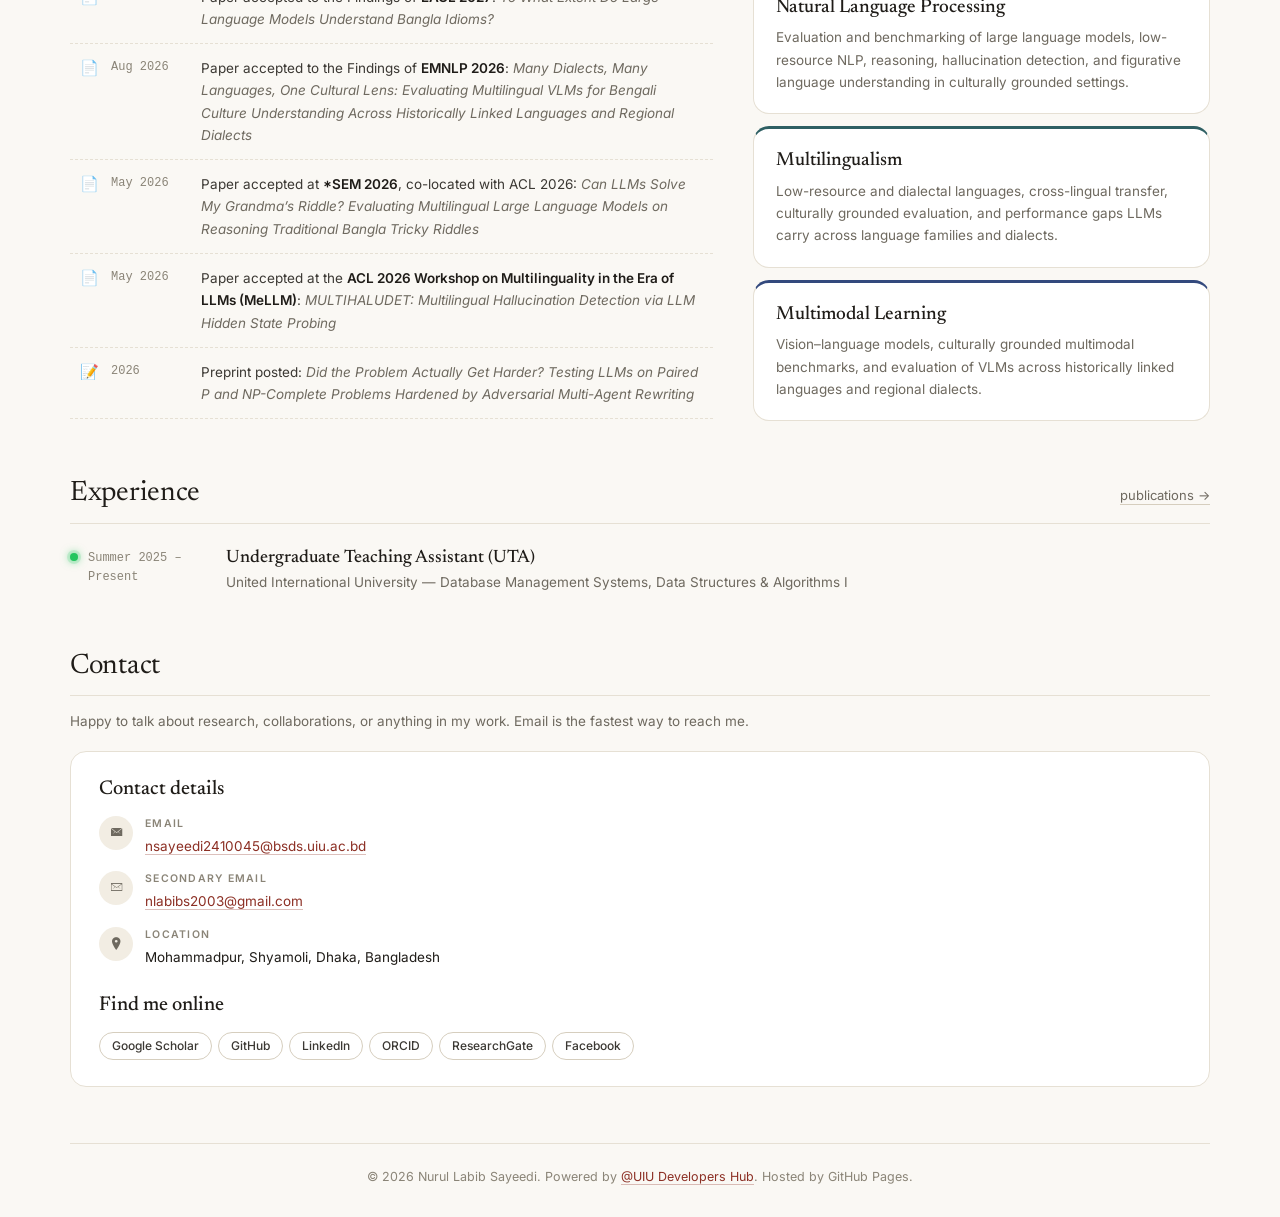
==== commit 5d7c7e7f: "updated" ====
--- a/index.html
+++ b/index.html
@@ -1,919 +1,399 @@
 <!DOCTYPE html>
 <html lang="en">
+
 <head>
-    <meta charset="UTF-8">
-    <meta name="viewport" content="width=device-width, initial-scale=1.0">
-    <title>Nurul Labib Sayeedi</title>
-    <meta name="description" content="Data Science portfolio showcasing machine learning, LLMs, and AI projects">
-    <link rel="stylesheet" href="style.css">
-    <link rel="stylesheet" href="https://cdnjs.cloudflare.com/ajax/libs/font-awesome/6.0.0/css/all.min.css">
-    <link rel="preconnect" href="https://fonts.googleapis.com">
-    <link rel="preconnect" href="https://fonts.gstatic.com" crossorigin>
-    <link href="https://fonts.googleapis.com/css2?family=Poppins:wght@300;400;500;600;700&display=swap" rel="stylesheet">
+	<meta charset="UTF-8">
+	<meta name="viewport" content="width=device-width, initial-scale=1">
+	<title>Nurul Labib Sayeedi</title>
+	<meta name="description" content="Nurul Labib Sayeedi - 3rd Year Undergraduate at United International University. Research on Natural Language Processing, Multilingualism, and Multimodal Machine Learning.">
+	<meta name="author" content="Nurul Labib Sayeedi">
+	<link rel="icon" type="image/png" href="img/icon.png">
+
+	<!-- css -->
+	<link rel="stylesheet" href="css/bootstrap.min.css">
+	<link rel="stylesheet" href="css/ionicons.min.css">
+	<link rel="stylesheet" href="css/pace.css">
+	<link rel="stylesheet" href="css/custom.css">
+
+	<!-- js -->
+	<script src="js/pace.min.js"></script>
 </head>
-<body>
-    <!-- Animated Background with Image Slideshow -->
-    <div class="animated-bg">
-        <div class="bg-slideshow">
-            <div class="slide active" style="background-image: url('https://images.unsplash.com/photo-1620712943543-bcc4688e7485?w=1920&q=80');"></div>
-            <div class="slide" style="background-image: url('https://images.unsplash.com/photo-1677442136019-21780ecad995?w=1920&q=80');"></div>
-            <div class="slide" style="background-image: url('https://images.unsplash.com/photo-1526374965328-7f61d4dc18c5?w=1920&q=80');"></div>
-            <div class="slide" style="background-image: url('https://images.unsplash.com/photo-1555949963-aa79dcee981c?w=1920&q=80');"></div>
-            <div class="slide" style="background-image: url('https://images.unsplash.com/photo-1551288049-bebda4e38f71?w=1920&q=80');"></div>
-        </div>
-        <div class="gradient-circle circle-1"></div>
-        <div class="gradient-circle circle-2"></div>
-        <div class="gradient-circle circle-3"></div>
-    </div>
-
-    <!-- Navigation -->
-    <nav class="navbar">
-        <div class="nav-container">
-            <div class="logo">
-                <span class="logo-bracket">&lt;</span>
-                <span class="logo-text">nurul-labib-sayeedi</span>
-                <span class="logo-bracket">/&gt;</span>
-            </div>
-            <div class="nav-toggle" id="navToggle">
-                <span></span>
-                <span></span>
-                <span></span>
-            </div>
-            <ul class="nav-links" id="navLinks">
-                <li><a href="#home" class="nav-link active">Home</a></li>
-                <li><a href="#about" class="nav-link">About</a></li>
-                <li><a href="#skills" class="nav-link">Skills</a></li>
-                <li><a href="#featured-projects" class="nav-link">Featured</a></li>
-                <li><a href="#completed-projects" class="nav-link">Completed</a></li>
-                <li><a href="#notes" class="nav-link">Notes</a></li>
-                <li><a href="#contact" class="nav-link">Contact</a></li>
-            </ul>
-        </div>
-    </nav>
-
-    <!-- Hero Section -->
-    <section id="home" class="hero">
-        <div class="hero-content">
-            <div class="hero-text">
-                <p class="greeting">Hello, I'm</p>
-                <h1 class="hero-name">
-                    <span class="highlight">Nurul Labib Sayeedi</span>
-                </h1>
-                <h2 class="hero-title">
-                    <span class="typing-text">I'm a <span id="typewriter"></span><span class="cursor">|</span></span>
-                </h2>
-                <p class="hero-description">
-                    Data Science student passionate about machine learning, artificial intelligence, and large language models.
-                    Building intelligent solutions through data-driven insights and cutting-edge AI technologies.
-                </p>
-                <div class="hero-buttons">
-                    <a href="#featured-projects" class="btn btn-primary">
-                        <i class="fas fa-briefcase"></i> View My Work
-                    </a>
-                    <a href="#contact" class="btn btn-secondary">
-                        <i class="fas fa-envelope"></i> Get in Touch
-                    </a>
-                </div>
-            </div>
-            <div class="hero-image">
-                <div class="profile-card profile-card-photo">
-                    <img src="assets/profile.jpeg" alt="Nurul Labib Sayeedi" class="profile-photo">
-                </div>
-            </div>
-        </div>
-        <div class="scroll-indicator">
-            <a href="#about">
-                <div class="mouse">
-                    <div class="wheel"></div>
-                </div>
-                <p>Scroll Down</p>
-            </a>
-        </div>
-    </section>
-
-    <!-- About Section -->
-    <section id="about" class="about-section">
-        <div class="container">
-            <div class="section-header">
-                <h2 class="section-title">About Me</h2>
-                <div class="title-underline"></div>
-            </div>
-            <div class="about-content">
-                <div class="about-text">
-                    <p class="about-intro">
-                        I'm a Data Science student with a passion for solving complex problems using AI and machine learning.
-                    </p>
-                    <p>
-                        With expertise in Python, machine learning algorithms, and large language models (LLMs), I specialize in 
-                        building intelligent systems that extract insights from data. I'm constantly exploring new developments 
-                        in AI and deep learning to stay at the forefront of technology.
-                    </p>
-                    <p>
-                        Whether it's natural language processing, predictive modeling, or data analysis.
-                    </p>
-                    <div class="about-stats">
-                        <div class="stat-item">
-                            <h3>2</h3>
-                            <p>Projects</p>
-                        </div>
-                        <div class="stat-item">
-                            <h3>3</h3>
-                            <p>Research</p>
-                        </div>
-                        <div class="stat-item">
-                            <h3>5</h3>
-                            <p>Total</p>
-                        </div>
-                    </div>
-
-                    <!-- Experience -->
-                    <div class="about-block">
-                        <h3 class="about-block-title"><i class="fas fa-briefcase"></i> Work Experience</h3>
-                        <div class="timeline">
-                            <div class="timeline-item">
-                                <div class="timeline-header">
-                                    <span class="timeline-role">Undergraduate Teaching Assistant (UGA)</span>
-                                    <span class="timeline-date">Spring 2026 · Ongoing</span>
-                                </div>
-                                <span class="timeline-org">United International University (UIU)</span>
-                                <p class="timeline-desc">Assisting courses including DBMS and DSA I across Spring 2026, Fall 2025, and Summer 2025 (1 year).</p>
-                            </div>
-                        </div>
-                    </div>
-
-                    <!-- Education -->
-                    <div class="about-block">
-                        <h3 class="about-block-title"><i class="fas fa-graduation-cap"></i> Education</h3>
-                        <div class="timeline">
-                            <div class="timeline-item">
-                                <div class="timeline-header">
-                                    <span class="timeline-role">B.Sc. in Data Science</span>
-                                    <span class="timeline-date">2024 · Ongoing</span>
-                                </div>
-                                <span class="timeline-org">United International University (UIU)</span>
-                            </div>
-                            <div class="timeline-item">
-                                <div class="timeline-header">
-                                    <span class="timeline-role">Higher Secondary Certificate (HSC)</span>
-                                    <span class="timeline-date">2021 – 2023</span>
-                                </div>
-                                <span class="timeline-org">EUSC · GPA 4.5</span>
-                            </div>
-                        </div>
-                    </div>
-                </div>
-            </div>
-        </div>
-    </section>
-
-    <!-- Skills Section -->
-    <section id="skills" class="skills-section">
-        <div class="container">
-            <div class="section-header">
-                <h2 class="section-title">Skills & Expertise</h2>
-                <div class="title-underline"></div>
-            </div>
-            <div class="skills-grid">
-                <div class="skill-category">
-                    <div class="skill-icon">
-                        <i class="fas fa-brain"></i>
-                    </div>
-                    <h3>Machine Learning & AI</h3>
-                    <ul class="skill-list">
-                        <li><i class="fas fa-check"></i> Large Language Models (LLMs)</li>
-                        <li><i class="fas fa-check"></i> Deep Learning</li>
-                        <li><i class="fas fa-check"></i> Natural Language Processing</li>
-                        <li><i class="fas fa-check"></i> Computer Vision</li>
-                    </ul>
-                </div>
-                <div class="skill-category">
-                    <div class="skill-icon">
-                        <i class="fas fa-chart-bar"></i>
-                    </div>
-                    <h3>Data Analysis</h3>
-                    <ul class="skill-list">
-                        <li><i class="fas fa-check"></i> Python (NumPy, Pandas)</li>
-                        <li><i class="fas fa-check"></i> Data Visualization</li>
-                        <li><i class="fas fa-check"></i> Statistical Analysis</li>
-                        <li><i class="fas fa-check"></i> SQL & Databases</li>
-                    </ul>
-                </div>
-                <div class="skill-category">
-                    <div class="skill-icon">
-                        <i class="fas fa-tools"></i>
-                    </div>
-                    <h3>Tools & Frameworks</h3>
-                    <ul class="skill-list">
-                        <li><i class="fas fa-check"></i> TensorFlow & PyTorch</li>
-                        <li><i class="fas fa-check"></i> Scikit-learn</li>
-                        <li><i class="fas fa-check"></i> Jupyter Notebook</li>
-                        <li><i class="fas fa-check"></i> Git & GitHub</li>
-                    </ul>
-                </div>
-            </div>
-        </div>
-    </section>
-
-    <!-- Featured Projects Section (Currently Working On) -->
-    <section id="featured-projects" class="featured-projects-section">
-        <div class="container">
-            <div class="section-header">
-                <h2 class="section-title">Featured Projects</h2>
-                <div class="title-underline"></div>
-                <p class="section-subtitle">Currently working on these exciting projects</p>
-            </div>
-            
-            <!-- Project Carousel -->
-            <div class="featured-carousel">
-                <div class="carousel-container">
-                    <div class="carousel-track">
-                        <!-- Project 1 - Mind the Scale -->
-                        <div class="featured-project-slide active">
-                            <div class="featured-project-card">
-                                <div class="featured-project-image">
-                                    <img src="https://images.unsplash.com/photo-1635070041078-e363dbe005cb?w=800&h=600&fit=crop" alt="Hyperbolic Geometry Research">
-                                    <div class="project-status">
-                                        <span class="status-badge working"><i class="fas fa-spinner fa-spin"></i> In Progress</span>
-                                    </div>
-                                </div>
-                                <div class="featured-project-content">
-                                    <h3>Mind the Scale: Fair Comparison Reveals When Hyperbolic Geometry Helps Linguistic Hierarchies</h3>
-                                    <p>Investigating whether hyperbolic geometry genuinely outperforms Euclidean geometry for modeling linguistic hierarchies, through controlled fair-comparison experiments across multiple NLP tasks.</p>
-                                    <div class="project-tech">
-                                        <span class="tech-tag">Python</span>
-                                        <span class="tech-tag">PyTorch</span>
-                                        <span class="tech-tag">NLP</span>
-                                    </div>
-                                    <div class="project-progress">
-                                        <div class="progress-bar">
-                                            <div class="progress-fill" style="width: 70%"></div>
-                                        </div>
-                                        <span class="progress-text">70% Complete</span>
-                                    </div>
-                                </div>
-                            </div>
-                        </div>
-
-                        <!-- Project 2 - NP Completeness Benchmark -->
-                        <div class="featured-project-slide">
-                            <div class="featured-project-card">
-                                <div class="featured-project-image">
-                                    <img src="https://images.unsplash.com/photo-1509228468518-180dd4864904?w=800&h=600&fit=crop" alt="NP Completeness Benchmark">
-                                    <div class="project-status">
-                                        <span class="status-badge working"><i class="fas fa-spinner fa-spin"></i> In Progress</span>
-                                    </div>
-                                </div>
-                                <div class="featured-project-content">
-                                    <h3>NP Completeness Benchmark</h3>
-                                    <p>Developing a comprehensive benchmark to evaluate LLMs' understanding and reasoning capabilities on NP-complete problems and computational complexity theory.</p>
-                                    <div class="project-tech">
-                                        <span class="tech-tag">Python</span>
-                                        <span class="tech-tag">LLMs</span>
-                                        <span class="tech-tag">Benchmarking</span>
-                                    </div>
-                                    <div class="project-progress">
-                                        <div class="progress-bar">
-                                            <div class="progress-fill" style="width: 40%"></div>
-                                        </div>
-                                        <span class="progress-text">40% Complete</span>
-                                    </div>
-                                </div>
-                            </div>
-                        </div>
-
-                        <!-- Project 2 -->
-                        <!-- <div class="featured-project-slide">
-                            <div class="featured-project-card">
-                                <div class="featured-project-image">
-                                    <img src="https://images.unsplash.com/photo-1555949963-aa79dcee981c?w=800&h=600&fit=crop" alt="RAG System">
-                                    <div class="project-status">
-                                        <span class="status-badge working"><i class="fas fa-spinner fa-spin"></i> In Progress</span>
-                                    </div>
-                                </div>
-                                <div class="featured-project-content">
-                                    <h3>RAG-Based Knowledge Assistant</h3>
-                                    <p>Building an intelligent knowledge retrieval system using Retrieval-Augmented Generation with vector databases for enhanced contextual responses.</p>
-                                    <div class="project-tech">
-                                        <span class="tech-tag">Python</span>
-                                        <span class="tech-tag">LangChain</span>
-                                        <span class="tech-tag">ChromaDB</span>
-                                        <span class="tech-tag">OpenAI</span>
-                                    </div>
-                                    <div class="project-progress">
-                                        <div class="progress-bar">
-                                            <div class="progress-fill" style="width: 45%"></div>
-                                        </div>
-                                        <span class="progress-text">45% Complete</span>
-                                    </div>
-                                </div>
-                            </div>
-                        </div> -->
-
-                        <!-- Project 3 -->
-                        <!-- <div class="featured-project-slide">
-                            <div class="featured-project-card">
-                                <div class="featured-project-image">
-                                    <img src="https://images.unsplash.com/photo-1551288049-bebda4e38f71?w=800&h=600&fit=crop" alt="Data Pipeline">
-                                    <div class="project-status">
-                                        <span class="status-badge working"><i class="fas fa-spinner fa-spin"></i> In Progress</span>
-                                    </div>
-                                </div>
-                                <div class="featured-project-content">
-                                    <h3>Real-Time Data Analytics Pipeline</h3>
-                                    <p>Creating a scalable ETL pipeline for processing and analyzing large-scale datasets with real-time monitoring and automated reporting.</p>
-                                    <div class="project-tech">
-                                        <span class="tech-tag">Python</span>
-                                        <span class="tech-tag">Apache Spark</span>
-                                        <span class="tech-tag">Kafka</span>
-                                        <span class="tech-tag">PostgreSQL</span>
-                                    </div>
-                                    <div class="project-progress">
-                                        <div class="progress-bar">
-                                            <div class="progress-fill" style="width: 80%"></div>
-                                        </div>
-                                        <span class="progress-text">80% Complete</span>
-                                    </div>
-                                </div>
-                            </div>
-                        </div> -->
-                    </div>
-                </div>
-                
-                <!-- Carousel Controls -->
-                <button class="carousel-btn prev-btn" id="prevFeatured">
-                    <i class="fas fa-chevron-left"></i>
-                </button>
-                <button class="carousel-btn next-btn" id="nextFeatured">
-                    <i class="fas fa-chevron-right"></i>
-                </button>
-                
-                <!-- Carousel Dots -->
-                <div class="carousel-dots" id="featuredDots">
-                    <span class="dot active" data-slide="0"></span>
-                    <span class="dot" data-slide="1"></span>
-                </div>
-            </div>
-        </div>
-    </section>
-
-    <!-- Completed Projects Section -->
-    <section id="completed-projects" class="completed-projects-section">
-        <div class="container">
-            <div class="section-header">
-                <h2 class="section-title">Completed Projects</h2>
-                <div class="title-underline"></div>
-                <p class="section-subtitle">Successfully completed research and development projects</p>
-            </div>
-            
-            <div class="completed-projects-grid">
-
-                <!-- Research Paper 1 - MULTIHALUDET -->
-                <div class="completed-project-card research-card">
-                    <div class="project-header">
-                        <div class="project-icon-wrapper">
-                            <i class="fas fa-search"></i>
-                        </div>
-                        <span class="completion-badge"><i class="fas fa-check-circle"></i> Accepted</span>
-                    </div>
-                    <span class="venue-badge"><i class="fas fa-award"></i> MeLLM Workshop · ACL 2026</span>
-                    <h3>MULTIHALUDET: Multilingual Hallucination Detection via LLM Hidden State Probing</h3>
-                    <div class="project-tech">
-                        <span class="tech-tag">Python</span>
-                        <span class="tech-tag">LLMs</span>
-                        <span class="tech-tag">Hallucination Detection</span>
-                        <span class="tech-tag">Multilingual NLP</span>
-                    </div>
-                    <div class="project-links">
-                        <a href="https://github.com/alvi-uiu/MULTIHALUDET" class="project-link" target="_blank">
-                            <i class="fab fa-github"></i> GitHub
-                        </a>
-                        <a href="https://aclanthology.org/2026.mellm-1.6.pdf" class="project-link" target="_blank">
-                            <i class="fas fa-file-pdf"></i> Paper
-                        </a>
-                        <button class="project-link read-more-btn" data-paper-id="multihaludet">
-                            <i class="fas fa-book-open"></i> Read More
-                        </button>
-                    </div>
-                </div>
-
-                <!-- Research Paper 2 - BanglaRiddle -->
-                <div class="completed-project-card research-card">
-                    <div class="project-header">
-                        <div class="project-icon-wrapper">
-                            <i class="fas fa-brain"></i>
-                        </div>
-                        <span class="completion-badge"><i class="fas fa-check-circle"></i> Accepted</span>
-                    </div>
-                    <span class="venue-badge"><i class="fas fa-award"></i> *SEM 2026</span>
-                    <h3>Can LLMs Solve My Grandma’s Riddle? Evaluating Multilingual Large Language Models on Reasoning Traditional Bangla Tricky Riddles</h3>
-                    <div class="project-tech">
-                        <span class="tech-tag">Python</span>
-                        <span class="tech-tag">LLMs</span>
-                        <span class="tech-tag">Benchmarking</span>
-                        <span class="tech-tag">Low-Resource NLP</span>
-                    </div>
-                    <div class="project-links">
-                        <a href="https://github.com/Labib1610/BanglaRiddleEval" class="project-link" target="_blank">
-                            <i class="fab fa-github"></i> GitHub
-                        </a>
-                        <a href="https://aclanthology.org/2026.starsem-conference.22.pdf" class="project-link" target="_blank">
-                            <i class="fas fa-file-pdf"></i> Paper
-                        </a>
-                        <button class="project-link read-more-btn" data-paper-id="banglariddle">
-                            <i class="fas fa-book-open"></i> Read More
-                        </button>
-                    </div>
-                </div>
-
-                <!-- Research Paper 3 - BanglaVerse -->
-                <div class="completed-project-card research-card">
-                    <div class="project-header">
-                        <div class="project-icon-wrapper">
-                            <i class="fas fa-globe-asia"></i>
-                        </div>
-                        <span class="completion-badge preprint-badge"><i class="fas fa-clock"></i> Under Review</span>
-                    </div>
-                    <h3>Many Dialects, Many Languages, One Cultural Lens: Evaluating Multilingual VLMs for Bengali Culture Understanding Across Historically Linked Languages and Regional Dialects</h3>
-                    <div class="project-tech">
-                        <span class="tech-tag">Python</span>
-                        <span class="tech-tag">Vision-Language Models</span>
-                        <span class="tech-tag">Multimodal AI</span>
-                        <span class="tech-tag">Bengali NLP</span>
-                    </div>
-                    <div class="project-links">
-                        <a href="https://github.com/faiyazabdullah/BanglaVerse" class="project-link" target="_blank">
-                            <i class="fab fa-github"></i> GitHub
-                        </a>
-                        <a href="https://arxiv.org/pdf/2603.21165" class="project-link" target="_blank">
-                            <i class="fas fa-file-pdf"></i> Paper
-                        </a>
-                        <a href="https://huggingface.co/datasets/FaiyazAbdullah114708/BanglaVerse" class="project-link" target="_blank">
-                            <i class="fas fa-database"></i> Dataset
-                        </a>
-                        <a href="https://labib1610.github.io/BanglaVerse/" class="project-link" target="_blank">
-                            <i class="fas fa-external-link-alt"></i> Website
-                        </a>
-                        <button class="project-link read-more-btn" data-paper-id="banglaverse">
-                            <i class="fas fa-book-open"></i> Read More
-                        </button>
-                    </div>
-                </div>
-
-                <!-- Project 2 -->
-                <div class="completed-project-card">
-                    <div class="project-header">
-                        <div class="project-icon-wrapper">
-                            <i class="fas fa-image"></i>
-                        </div>
-                        <span class="completion-badge"><i class="fas fa-check-circle"></i> Completed</span>
-                    </div>
-                    <h3>Neon Gravity Runner</h3>
-                    <div class="project-tech">
-                        <span class="tech-tag">JavaScript</span>
-                        <span class="tech-tag">HTML</span>
-                        <span class="tech-tag">CSS</span>
-                    </div>
-                    <div class="project-links">
-                        <a href="https://github.com/Labib1610/neon-gravity-runner" class="project-link" target="_blank">
-                            <i class="fab fa-github"></i> GitHub
-                        </a>
-                        <a href="https://labib1610.github.io/neon-gravity-runner" class="project-link">
-                            <i class="fas fa-external-link-alt"></i> Live Demo
-                        </a>
-                        <!-- <a href="#" class="project-link">
-                            <i class="fas fa-file-pdf"></i> Paper
-                        </a>
-                        <a href="#" class="project-link">
-                            <i class="fas fa-chart-bar"></i> Results
-                        </a> -->
-                    </div>
-                </div>
-
-                <!-- Project 3 -->
-                <div class="completed-project-card">
-                    <div class="project-header">
-                        <div class="project-icon-wrapper">
-                            <i class="fas fa-image"></i>
-                        </div>
-                        <span class="completion-badge"><i class="fas fa-check-circle"></i> Completed</span>
-                    </div>
-                    <h3>Mr White Game</h3>
-                    <div class="project-tech">
-                        <span class="tech-tag">JavaScript</span>
-                        <span class="tech-tag">HTML</span>
-                        <span class="tech-tag">CSS</span>
-                        <span class="tech-tag">Python</span>
-                    </div>
-                    <div class="project-links">
-                        <a href="https://github.com/Labib1610/mr-white-game" class="project-link" target="_blank">
-                            <i class="fab fa-github"></i> GitHub
-                        </a>
-                        <a href="https://labib1610.github.io/mr-white-game/" class="project-link">
-                            <i class="fas fa-external-link-alt"></i> Live Demo
-                        </a>
-                        <!-- <a href="#" class="project-link">
-                            <i class="fas fa-file-pdf"></i> Paper
-                        </a>
-                        <a href="#" class="project-link">
-                            <i class="fas fa-chart-bar"></i> Results
-                        </a> -->
-                    </div>
-                </div>
-                <!-- Project 3 -->
-                <!-- <div class="completed-project-card">
-                    <div class="project-header">
-                        <div class="project-icon-wrapper">
-                            <i class="fas fa-chart-line"></i>
-                        </div>
-                        <span class="completion-badge"><i class="fas fa-check-circle"></i> Completed</span>
-                    </div>
-                    <h3>Predictive Analytics Dashboard</h3>
-                    <p>Created an interactive dashboard for business forecasting using time series analysis and regression models.</p>
-                    <div class="project-tech">
-                        <span class="tech-tag">Python</span>
-                        <span class="tech-tag">Streamlit</span>
-                        <span class="tech-tag">Prophet</span>
-                    </div>
-                    <div class="project-links">
-                        <a href="https://github.com/Labib1610" class="project-link" target="_blank">
-                            <i class="fab fa-github"></i> GitHub
-                        </a>
-                        <a href="#" class="project-link">
-                            <i class="fas fa-external-link-alt"></i> Live Demo
-                        </a>
-                        <a href="#" class="project-link">
-                            <i class="fas fa-book"></i> Docs
-                        </a>
-                    </div>
-                </div> -->
-
-                <!-- Project 4 -->
-                <!-- <div class="completed-project-card">
-                    <div class="project-header">
-                        <div class="project-icon-wrapper">
-                            <i class="fas fa-database"></i>
-                        </div>
-                        <span class="completion-badge"><i class="fas fa-check-circle"></i> Completed</span>
-                    </div>
-                    <h3>Customer Segmentation Analysis</h3>
-                    <p>Performed clustering analysis to segment customers using K-means and hierarchical clustering techniques.</p>
-                    <div class="project-tech">
-                        <span class="tech-tag">Python</span>
-                        <span class="tech-tag">Scikit-learn</span>
-                        <span class="tech-tag">Pandas</span>
-                    </div>
-                    <div class="project-links">
-                        <a href="https://github.com/Labib1610" class="project-link" target="_blank">
-                            <i class="fab fa-github"></i> GitHub
-                        </a>
-                        <a href="#" class="project-link">
-                            <i class="fas fa-file-pdf"></i> Report
-                        </a>
-                        <a href="#" class="project-link">
-                            <i class="fas fa-code"></i> Notebook
-                        </a>
-                    </div>
-                </div> -->
-
-                <!-- Project 5 -->
-                <!-- <div class="completed-project-card">
-                    <div class="project-header">
-                        <div class="project-icon-wrapper">
-                            <i class="fas fa-comments"></i>
-                        </div>
-                        <span class="completion-badge"><i class="fas fa-check-circle"></i> Completed</span>
-                    </div>
-                    <h3>Text Generation with GPT</h3>
-                    <p>Fine-tuned GPT model for creative text generation with specific writing styles and domain knowledge.</p>
-                    <div class="project-tech">
-                        <span class="tech-tag">Python</span>
-                        <span class="tech-tag">Transformers</span>
-                        <span class="tech-tag">Hugging Face</span>
-                    </div>
-                    <div class="project-links">
-                        <a href="https://github.com/Labib1610" class="project-link" target="_blank">
-                            <i class="fab fa-github"></i> GitHub
-                        </a>
-                        <a href="#" class="project-link">
-                            <i class="fas fa-play-circle"></i> Try It
-                        </a>
-                        <a href="#" class="project-link">
-                            <i class="fas fa-file-alt"></i> Blog Post
-                        </a>
-                    </div>
-                </div> -->
-
-                <!-- Project 6 -->
-                <!-- <div class="completed-project-card">
-                    <div class="project-header">
-                        <div class="project-icon-wrapper">
-                            <i class="fas fa-robot"></i>
-                        </div>
-                        <span class="completion-badge"><i class="fas fa-check-circle"></i> Completed</span>
-                    </div>
-                    <h3>Recommendation System</h3>
-                    <p>Implemented a collaborative filtering recommendation system with content-based and hybrid approaches.</p>
-                    <div class="project-tech">
-                        <span class="tech-tag">Python</span>
-                        <span class="tech-tag">TensorFlow</span>
-                        <span class="tech-tag">Surprise</span>
-                    </div>
-                    <div class="project-links">
-                        <a href="https://github.com/Labib1610" class="project-link" target="_blank">
-                            <i class="fab fa-github"></i> GitHub
-                        </a>
-                        <a href="#" class="project-link">
-                            <i class="fas fa-file-pdf"></i> Paper
-                        </a>
-                        <a href="#" class="project-link">
-                            <i class="fas fa-chart-pie"></i> Analysis
-                        </a>
-                    </div>
-                </div>
-            </div> -->
-
-            <!-- Load More Button -->
-            <!-- </div> <div class="load-more-container">
-                <button class="btn btn-primary load-more-btn" id="loadMoreProjects">
-                    <i class="fas fa-plus-circle"></i> Load More Projects
-                </button>
-            </div> -->
-        </div>
-    </section>
-
-    <!-- Online Notes Section -->
-    <section id="notes" class="notes-section">
-        <div class="container">
-            <div class="section-header">
-                <h2 class="section-title">Notes & Documentation</h2>
-                <div class="title-underline"></div>
-                <p class="section-subtitle">My learning journey and technical documentation</p>
-            </div>
-
-            <!-- Notes Categories -->
-            <div class="notes-filter">
-                <button class="filter-btn active" data-category="all">All Notes</button>
-                <button class="filter-btn" data-category="uiu-note">UIU Course Notes</button>
-                <button class="filter-btn" data-category="uiu-content">UIU Course Contents</button>
-                <button class="filter-btn" data-category="nlp">NLP</button>
-                <!-- <button class="filter-btn" data-category="deep-learning">Deep Learning</button>
-                <button class="filter-btn" data-category="tutorials">Tutorials</button> -->
-            </div>
-
-            <!-- Notes Grid -->
-            <div class="notes-grid">
-                <!-- Note 1 - External Link (Google Drive) -->
-                <div class="note-card" data-category="uiu-note">
-                    <div class="note-header">
-                        <div class="note-icon">
-                            <i class="fas fa-brain"></i>
-                        </div>
-                        <span class="note-type"><i class="fas fa-external-link-alt"></i> External</span>
-                    </div>
-                    <h3>UIU course notes</h3>
-                    <p>Here I have compiled comprehensive notes covering various subjects taught at UIU.</p>
-                    <!-- <div class="note-meta">
-                        <span><i class="far fa-calendar"></i> Dec 15, 2025</span>
-                        <span><i class="fas fa-file-pdf"></i> PDF</span>
-                    </div> -->
-                    <a href="https://drive.google.com/drive/folders/1UV7qYVxiG2iRL94H3k73X8vziSJCXR7A?usp=sharing" class="note-link" target="_blank">
-                        <i class="fab fa-google-drive"></i> View on Google Drive
-                    </a>
-                </div>
-
-                <!-- Note 2 - Embedded Content -->
-                <div class="note-card" data-category="uiu-content">
-                    <div class="note-header">
-                        <div class="note-icon">
-                            <i class="fas fa-network-wired"></i>
-                        </div>
-                        <span class="note-type"><i class="fas fa-file-alt"></i> Embedded</span>
-                    </div>
-                    <h3>UIU Course Contents</h3>
-                    <p>Here I have compiled comprehensive course contents covering various subjects taught at UIU.</p>
-                    <a href="https://drive.google.com/drive/folders/1qaHs-fCyT7oVzV-jSYtDMb_mgp7Z7Wjy?usp=sharing" class="note-link" target="_blank">
-                        <i class="fab fa-google-drive"></i> View on Google Drive
-                    </a>
-                </div>
-
-                <!-- Note 3 - LLM from Scratch (Drive + GitHub) -->
-                <div class="note-card" data-category="nlp">
-                    <div class="note-header">
-                        <div class="note-icon">
-                            <i class="fas fa-robot"></i>
-                        </div>
-                        <span class="note-type"><i class="fas fa-external-link-alt"></i> External</span>
-                    </div>
-                    <h3>LLM from Scratch</h3>
-                    <p>My notes and implementation code for building large language models from scratch, following the Vizuara series.</p>
-                    <div class="note-links">
-                        <a href="https://drive.google.com/drive/folders/1-ZIqiyHeQjiBj1-n6w8R6gfCkWeBQ7PN?usp=sharing" class="note-link" target="_blank">
-                            <i class="fab fa-google-drive"></i> Notes on Drive
-                        </a>
-                        <a href="https://github.com/Labib1610/LLM-from-Scratch-Vizuara-" class="note-link note-link-alt" target="_blank">
-                            <i class="fab fa-github"></i> Code on GitHub
-                        </a>
-                    </div>
-                </div>
-
-                <!-- Note 3 - External Link -->
-                <!-- <div class="note-card" data-category="nlp">
-                    <div class="note-header">
-                        <div class="note-icon">
-                            <i class="fas fa-language"></i>
-                        </div>
-                        <span class="note-type"><i class="fas fa-external-link-alt"></i> External</span>
-                    </div>
-                    <h3>Transformer Architecture Explained</h3>
-                    <p>Detailed analysis of transformer models, attention mechanisms, and their applications in NLP tasks.</p>
-                    <div class="note-meta">
-                        <span><i class="far fa-calendar"></i> Dec 20, 2025</span>
-                        <span><i class="fas fa-file-pdf"></i> PDF</span>
-                    </div>
-                    <a href="#" class="note-link" target="_blank">
-                        <i class="fab fa-google-drive"></i> View on Google Drive
-                    </a>
-                </div> -->
-
-                <!-- Note 4 - Embedded -->
-                <!-- <div class="note-card" data-category="tutorials">
-                    <div class="note-header">
-                        <div class="note-icon">
-                            <i class="fas fa-code"></i>
-                        </div>
-                        <span class="note-type"><i class="fas fa-file-alt"></i> Embedded</span>
-                    </div>
-                    <h3>PyTorch Tutorial Series</h3>
-                    <p>Step-by-step guide to building deep learning models with PyTorch, including practical examples and code snippets.</p>
-                    <div class="note-meta">
-                        <span><i class="far fa-calendar"></i> Dec 22, 2025</span>
-                        <span><i class="fas fa-laptop-code"></i> Tutorial</span>
-                    </div>
-                    <button class="note-link view-note-btn" data-note-id="note-2">
-                        <i class="fas fa-eye"></i> Read Here
-                    </button>
-                </div> -->
-
-                <!-- Note 5 - External -->
-                <!-- <div class="note-card" data-category="machine-learning">
-                    <div class="note-header">
-                        <div class="note-icon">
-                            <i class="fas fa-chart-bar"></i>
-                        </div>
-                        <span class="note-type"><i class="fas fa-external-link-alt"></i> External</span>
-                    </div>
-                    <h3>Feature Engineering Techniques</h3>
-                    <p>Collection of feature engineering methods, dimensionality reduction, and data preprocessing strategies.</p>
-                    <div class="note-meta">
-                        <span><i class="far fa-calendar"></i> Dec 10, 2025</span>
-                        <span><i class="fas fa-file-pdf"></i> PDF</span>
-                    </div>
-                    <a href="#" class="note-link" target="_blank">
-                        <i class="fab fa-google-drive"></i> View on Google Drive
-                    </a>
-                </div> -->
-
-                <!-- Note 6 - Embedded -->
-                <!-- <div class="note-card" data-category="deep-learning">
-                    <div class="note-header">
-                        <div class="note-icon">
-                            <i class="fas fa-project-diagram"></i>
-                        </div>
-                        <span class="note-type"><i class="fas fa-file-alt"></i> Embedded</span>
-                    </div>
-                    <h3>CNN Architectures Comparison</h3>
-                    <p>Comparative study of popular CNN architectures like ResNet, VGG, Inception, and their performance metrics.</p>
-                    <div class="note-meta">
-                        <span><i class="far fa-calendar"></i> Dec 24, 2025</span>
-                        <span><i class="fas fa-chart-line"></i> Analysis</span>
-                    </div>
-                    <button class="note-link view-note-btn" data-note-id="note-3">
-                        <i class="fas fa-eye"></i> Read Here
-                    </button>
-                </div> -->
-
-                <!-- Note 7 - Embedded (NEW: LLM Note) -->
-                <!-- <div class="note-card" data-category="nlp">
-                    <div class="note-header">
-                        <div class="note-icon">
-                            <i class="fas fa-robot"></i>
-                        </div>
-                        <span class="note-type"><i class="fas fa-file-alt"></i> Embedded</span>
-                    </div>
-                    <h3>Understanding LLMs: Large Language Models</h3>
-                    <p>Comprehensive guide to transformer architecture, attention mechanisms, training techniques, and fine-tuning methods like LoRA and RLHF.</p>
-                    <div class="note-meta">
-                        <span><i class="far fa-calendar"></i> Dec 27, 2025</span>
-                        <span><i class="fas fa-brain"></i> Deep Dive</span>
-                    </div>
-                    <button class="note-link view-note-btn" data-note-id="note-4">
-                        <i class="fas fa-eye"></i> Read Here
-                    </button>
-                </div>
-            </div> -->
-
-            <!-- Add New Note Button -->
-            <!-- <div class="add-note-container">
-                <button class="btn btn-secondary" id="addNoteBtn">
-                    <i class="fas fa-plus"></i> Add New Note
-                </button>
-            </div> -->
-        </div>
-    </section>
-
-    <!-- Paper Abstract Modal -->
-    <div class="note-modal" id="paperModal">
-        <div class="note-modal-content">
-            <button class="modal-close" id="closePaperModal">
-                <i class="fas fa-times"></i>
-            </button>
-            <div class="note-modal-body" id="paperModalBody">
-                <!-- Paper abstract loaded dynamically -->
-            </div>
-        </div>
-    </div>
-
-    <!-- Note Modal (for embedded notes) -->
-    <div class="note-modal" id="noteModal">
-        <div class="note-modal-content">
-            <button class="modal-close" id="closeNoteModal">
-                <i class="fas fa-times"></i>
-            </button>
-            <div class="note-modal-body" id="noteModalBody">
-                <!-- Note content will be loaded here -->
-            </div>
-        </div>
-    </div>
-
-    <!-- Contact Section -->
-    <section id="contact" class="contact-section">
-        <div class="container">
-            <div class="section-header">
-                <h2 class="section-title">Get In Touch</h2>
-                <div class="title-underline"></div>
-                <p class="section-subtitle">Have a project in mind? Let's work together!</p>
-            </div>
-            <div class="contact-content">
-                <div class="contact-info">
-                    <div class="contact-item">
-                        <div class="contact-icon">
-                            <i class="fas fa-envelope"></i>
-                        </div>
-                        <div>
-                            <h3>Email</h3>
-                            <a href="mailto:nsayeedi2410045@bsds.uiu.ac.bd">nsayeedi2410045@bsds.uiu.ac.bd</a>
-                        </div>
-                    </div>
-                    <div class="contact-item">
-                        <div class="contact-icon">
-                            <i class="fas fa-phone"></i>
-                        </div>
-                        <div>
-                            <h3>Phone</h3>
-                            <a href="tel:+8801973540515">+880 1973 540515</a>
-                        </div>
-                    </div>
-                    <div class="contact-item">
-                        <div class="contact-icon">
-                            <i class="fas fa-map-marker-alt"></i>
-                        </div>
-                        <div>
-                            <h3>Mohammadpur, Shyamoli</h3>
-                            <p>Dhaka, Bangladesh</p>
-                        </div>
-                    </div>
-                </div>
-                <div class="social-links">
-                    <a href="https://github.com/Labib1610" target="_blank" class="social-link" aria-label="GitHub">
-                        <i class="fab fa-github"></i>
-                    </a>
-                    <a href="https://www.linkedin.com/in/nurul-labib-sayeedi/" target="_blank" class="social-link" aria-label="LinkedIn">
-                        <i class="fab fa-linkedin"></i>
-                    </a>
-                    <a href="https://x.com/LabibSayeedi" target="_blank" class="social-link" aria-label="Twitter">
-                        <i class="fab fa-twitter"></i>
-                    </a>
-                    <!-- <a href="https://codepen.io/yourusername" target="_blank" class="social-link" aria-label="CodePen">
-                        <i class="fab fa-codepen"></i>
-                    </a> -->
-                </div>
-            </div>
-        </div>
-    </section>
-
-    <!-- Footer -->
-    <footer class="footer">
-        <div class="container">
-            <p>&copy; 2025 Nurul Labib Sayeedi. Crafted with <i class="fas fa-heart"></i> and lots of coffee.</p>
-            <p class="footer-subtext">All rights reserved.</p>
-        </div>
-    </footer>
-
-    <!-- Scroll to Top Button -->
-    <button id="scrollTop" class="scroll-top" aria-label="Scroll to top">
-        <i class="fas fa-arrow-up"></i>
-    </button>
-
-    <script src="script.js"></script>
+
+<body class="graph-paper">
+
+	<!-- header -->
+	<div class="container">
+		<header id="site-header">
+			<a class="site-brand" href="index.html">
+				<img src="img/icon.png" alt="" class="logo-icon">
+				Nurul Labib <span>Sayeedi</span>
+			</a>
+			<nav class="site-nav" aria-label="Main">
+				<ul>
+					<li><span class="current">About</span></li>
+					<li><a href="publications.html">Publications</a></li>
+					<li><a href="projects.html">Projects</a></li>
+					<li><a href="blog/index.html">Blog</a></li>
+					<li><a href="honor_achievement.html">Awards</a></li>
+				</ul>
+			</nav>
+			<button type="button" id="trigger-overlay" class="menu-toggle" aria-label="Open menu"
+				aria-controls="site-menu" aria-expanded="false">
+				<span class="ion-navicon"></span>
+			</button>
+		</header>
+	</div>
+
+	<!-- main content -->
+	<div class="content-body">
+		<div class="container">
+
+			<!-- Profile -->
+			<div class="row">
+				<div class="col-md-12">
+					<div class="profile">
+						<div class="profile-grid">
+							<!-- identity: photo and profile links -->
+							<div class="profile-side">
+								<div class="profile-photo-wrap">
+									<img class="profile-photo" src="img/labib.jpeg" alt="Nurul Labib Sayeedi">
+								</div>
+								<div class="profile-link-groups">
+									<div class="link-group">
+										<span class="link-group-label">Academic profiles</span>
+										<ul class="icon-links">
+											<li><a href="https://scholar.google.com/citations?user=cv1GHaUAAAAJ&hl=en" target="_blank" rel="noopener"><span class="icon ion-university" aria-hidden="true"></span>Google Scholar</a></li>
+											<li><a href="https://aclanthology.org/people/nurul-labib-sayeedi/" target="_blank" rel="noopener"><span class="icon ion-document-text" aria-hidden="true"></span>ACL Anthology</a></li>
+											<li><a href="https://dblp.org/pid/425/1779.html" target="_blank" rel="noopener"><span class="icon ion-ios-list-outline" aria-hidden="true"></span>DBLP</a></li>
+											<li><a href="https://www.semanticscholar.org/author/Nurul-Labib-Sayeedi/2400417205" target="_blank" rel="noopener"><span class="icon ion-ios-search" aria-hidden="true"></span>Semantic Scholar</a></li>
+											<li><a href="https://openreview.net/profile?id=%7ENurul_Labib_Sayeedi1" target="_blank" rel="noopener"><span class="icon ion-ios-chatbubble-outline" aria-hidden="true"></span>OpenReview</a></li>
+											<li><a href="https://orcid.org/0009-0002-4116-3917" target="_blank" rel="noopener"><span class="icon ion-ios-person-outline" aria-hidden="true"></span>ORCID</a></li>
+											<li><a href="https://www.researchgate.net/profile/Nurul-Sayeedi?ev=hdr_xprf" target="_blank" rel="noopener"><span class="icon ion-ios-people-outline" aria-hidden="true"></span>ResearchGate</a></li>
+										</ul>
+									</div>
+									<div class="link-group">
+										<span class="link-group-label">Social</span>
+										<ul class="icon-links">
+											<li><a href="mailto:nsayeedi2410045@bsds.uiu.ac.bd"><span class="icon ion-ios-email-outline" aria-hidden="true"></span>Email</a></li>
+											<li><a href="https://github.com/Labib1610" target="_blank" rel="noopener"><span class="icon ion-social-github" aria-hidden="true"></span>GitHub</a></li>
+											<li><a href="https://www.linkedin.com/in/nurul-labib-sayeedi/" target="_blank" rel="noopener"><span class="icon ion-social-linkedin" aria-hidden="true"></span>LinkedIn</a></li>
+											<li><a href="https://x.com/LabibSayeedi" target="_blank" rel="noopener"><span class="icon icon-x" aria-hidden="true">𝕏</span>X</a></li>
+											<li><a href="https://www.facebook.com/nurul.labib.sayeedi" target="_blank" rel="noopener"><span class="icon ion-social-facebook" aria-hidden="true"></span>Facebook</a></li>
+										</ul>
+									</div>
+									<div class="link-group">
+										<span class="link-group-label">CV</span>
+										<ul class="icon-links">
+											<li><a href="assets/Labib_CV.pdf" target="_blank" rel="noopener"><span class="icon ion-document" aria-hidden="true"></span>Download CV (PDF)</a></li>
+										</ul>
+									</div>
+								</div>
+							</div>
+
+							<!-- about: role and bio -->
+							<div class="profile-main">
+								<p class="profile-affiliation">
+									3rd Year Undergraduate, UIU &nbsp;&middot; Dhaka, Bangladesh
+								</p>
+								<div class="bio">
+									<p>Hi! My name is <strong>Nurul Labib Sayeedi</strong>. I am a 3rd year undergraduate student pursuing a Bachelor of Science in <span class="hl">Data Science</span> at <span class="hl">United International University (UIU)</span>, Bangladesh.</p>
+									<p>My research focuses on Natural Language Processing, with particular interest in low-resource language evaluation, multilingual benchmarking, and multimodal machine learning. My work has been published at <strong>EMNLP</strong> (Findings 2026), <strong>*SEM 2026</strong> (co-located with ACL), <strong>EACL 2027</strong> (Findings), and the <strong>ACL 2026 Workshop on Multilinguality in the Era of LLMs (MeLLM)</strong>.</p>
+									<p>I am currently serving as an <span class="hl">Undergraduate Teaching Assistant (UTA)</span> at UIU, assisting with courses in Database Management Systems and Data Structures &amp; Algorithms.</p>
+								</div>
+
+								<!-- bio-aside: sports/hobbies — not applicable -->
+								<!--
+								<div class="bio-aside">
+									<p class="aside-text">
+										⚽ When I am not immersed in code, datasets, or late-night paper submissions, I am likely cheering for my favorite football club. As a die-hard fan of <strong>Real Madrid</strong>, I follow every match with the same passion I bring to my research &mdash; <em>Hala Madrid, siempre!</em>
+										<img src="https://upload.wikimedia.org/wikipedia/en/5/56/Real_Madrid_CF.svg"
+											alt="Real Madrid" style="width: 20px; height: auto; margin: 0 2px -4px 2px;">
+										When it is not football, it is a UFC fight night, a tennis five-setter, or a Formula 1 race weekend.
+									</p>
+									<ul class="hobby-chips">
+										<li><span class="hobby-emoji">⚽</span>Football</li>
+										<li><span class="hobby-emoji">🥋</span>MMA UFC</li>
+										<li><span class="hobby-emoji">🎾</span>Tennis</li>
+										<li><span class="hobby-emoji">🏎️</span>Formula 1</li>
+									</ul>
+								</div>
+								-->
+
+								<!-- PhD callout — not applicable; currently a 3rd year undergraduate -->
+								<!--
+								<aside class="phd-callout">
+									<span class="phd-icon ion-university" aria-hidden="true"></span>
+									<div class="phd-body">
+										<span class="phd-label">Open to PhD positions</span>
+										<h3 class="phd-title">Seeking a fully funded PhD position</h3>
+										<p class="phd-text">
+											I am applying for PhD admission in <strong>Natural Language Processing</strong>,
+											<strong>Multilingualism</strong>, and <strong>Multimodal Learning</strong>.
+										</p>
+										<span class="phd-actions">
+											<a href="mailto:nsayeedi2410045@bsds.uiu.ac.bd">Get in touch</a>
+										</span>
+									</div>
+								</aside>
+								-->
+							</div>
+						</div>
+
+						<ul class="fact-grid">
+							<li class="fact fact-wide">
+								<span class="fact-icon ion-ios-analytics" aria-hidden="true"></span>
+								<span class="fact-body">
+									<span class="fact-label">Research focus</span>
+									<span class="fact-value">Natural Language Processing &middot; Multilingualism &middot; Multimodal Learning</span>
+									<span class="fact-meta">Low-resource and culturally grounded NLP; how large language and vision&ndash;language models perform across languages, dialects, and resource-constrained settings; hallucination detection, figurative language reasoning, and multilingual benchmarking</span>
+								</span>
+							</li>
+							<li class="fact">
+								<span class="fact-icon ion-university" aria-hidden="true"></span>
+								<span class="fact-body">
+									<span class="fact-label">Education</span>
+									<span class="fact-value">B.Sc. in Data Science, United International University</span>
+									<span class="fact-meta">Currently in 3rd year (2024&ndash;Present). Previously: Higher Secondary Certificate, EUSC &middot; GPA 4.5 (2021&ndash;2023).</span>
+								</span>
+							</li>
+							<li class="fact">
+								<span class="fact-icon ion-document-text" aria-hidden="true"></span>
+								<span class="fact-body">
+									<span class="fact-label">Published at</span>
+									<span class="fact-value venue-row">
+										<span class="venue">EMNLP</span><span class="venue">*SEM</span><span class="venue">EACL</span><span class="venue">ACL Workshop</span>
+									</span>
+									<span class="fact-meta">Full list on <a href="publications.html">Publications</a> and <a href="https://scholar.google.com/citations?user=cv1GHaUAAAAJ&hl=en" target="_blank" rel="noopener">Google Scholar</a>.</span>
+								</span>
+							</li>
+							<li class="fact">
+								<span class="fact-icon ion-ios-briefcase" aria-hidden="true"></span>
+								<span class="fact-body">
+									<span class="fact-label">Currently</span>
+									<span class="fact-value">Undergraduate Teaching Assistant, UIU</span>
+									<span class="fact-meta">Assisting with Database Management Systems and Data Structures &amp; Algorithms (Summer 2025&ndash;Present, 3 semesters).</span>
+								</span>
+							</li>
+						</ul>
+
+						<ul class="metrics">
+							<li><span class="num">7</span><span class="label">Research papers</span></li>
+							<li><span class="num">4</span><span class="label">Peer-reviewed</span></li>
+							<li><span class="num">3</span><span class="label">Preprints</span></li>
+							<li><span class="num">3</span><span class="label">Semesters as UTA</span></li>
+						</ul>
+					</div>
+				</div>
+			</div>
+
+			<!-- News | Research Interests -->
+			<div class="row split section">
+				<div class="col-md-7" id="news">
+					<h2 class="section-title">
+						News
+						<span class="section-more">scroll for the full timeline &darr;</span>
+					</h2>
+					<div class="feed-fill">
+					<div class="news-feed">
+						<ul class="news-list">
+							<li>
+								<span class="news-emoji">📄</span>
+								<span class="news-body"><span class="news-date">Nov 2026</span><span
+										class="news-text">Paper accepted to the Findings of <strong>EACL 2027</strong>: <em>To What Extent Do Large Language Models Understand Bangla Idioms?</em></span></span>
+							</li>
+							<li>
+								<span class="news-emoji">📄</span>
+								<span class="news-body"><span class="news-date">Aug 2026</span><span
+										class="news-text">Paper accepted to the Findings of <strong>EMNLP 2026</strong>: <em>Many Dialects, Many Languages, One Cultural Lens: Evaluating Multilingual VLMs for Bengali Culture Understanding Across Historically Linked Languages and Regional Dialects</em></span></span>
+							</li>
+							<li>
+								<span class="news-emoji">📄</span>
+								<span class="news-body"><span class="news-date">May 2026</span><span
+										class="news-text">Paper accepted at <strong>*SEM 2026</strong>, co-located with ACL 2026: <em>Can LLMs Solve My Grandma&rsquo;s Riddle? Evaluating Multilingual Large Language Models on Reasoning Traditional Bangla Tricky Riddles</em></span></span>
+							</li>
+							<li>
+								<span class="news-emoji">📄</span>
+								<span class="news-body"><span class="news-date">May 2026</span><span
+										class="news-text">Paper accepted at the <strong>ACL 2026 Workshop on Multilinguality in the Era of LLMs (MeLLM)</strong>: <em>MULTIHALUDET: Multilingual Hallucination Detection via LLM Hidden State Probing</em></span></span>
+							</li>
+							<li>
+								<span class="news-emoji">📝</span>
+								<span class="news-body"><span class="news-date">2026</span><span
+										class="news-text">Preprint posted: <em>Did the Problem Actually Get Harder? Testing LLMs on Paired P and NP-Complete Problems Hardened by Adversarial Multi-Agent Rewriting</em></span></span>
+							</li>
+							<li>
+								<span class="news-emoji">📝</span>
+								<span class="news-body"><span class="news-date">2026</span><span
+										class="news-text">Preprint posted: <em>Mind the Scale: Fair Comparison Reveals When Hyperbolic Geometry Helps Linguistic Hierarchies</em></span></span>
+							</li>
+							<li>
+								<span class="news-emoji">🔬</span>
+								<span class="news-body"><span class="news-date">Summer 2025</span><span
+										class="news-text">Started as <strong>Undergraduate Teaching Assistant (UTA)</strong> at United International University, assisting with DBMS and DSA courses.</span></span>
+							</li>
+						</ul>
+					</div>
+					</div>
+				</div>
+				<div class="col-md-5" id="research">
+					<h2 class="section-title">Research Interests</h2>
+					<ul class="interest-grid">
+						<li>
+							<h4>Natural Language Processing</h4>
+							<p>Evaluation and benchmarking of large language models, low-resource NLP, reasoning, hallucination detection, and figurative language understanding in culturally grounded settings.</p>
+						</li>
+						<li>
+							<h4>Multilingualism</h4>
+							<p>Low-resource and dialectal languages, cross-lingual transfer, culturally grounded evaluation, and performance gaps LLMs carry across language families and dialects.</p>
+						</li>
+						<!-- Knowledge Representation — not in current research focus -->
+						<!--
+						<li>
+							<h4>Knowledge Representation</h4>
+							<p>Hyperbolic embeddings, hierarchical structures, and geometric models for language data.</p>
+						</li>
+						-->
+						<li>
+							<h4>Multimodal Learning</h4>
+							<p>Vision&ndash;language models, culturally grounded multimodal benchmarks, and evaluation of VLMs across historically linked languages and regional dialects.</p>
+						</li>
+					</ul>
+				</div>
+			</div>
+
+			<!-- Experience -->
+			<div class="row section">
+				<div class="col-md-12" id="experience">
+					<h2 class="section-title">
+						Experience
+						<a class="section-more" href="publications.html">publications &rarr;</a>
+					</h2>
+					<ul class="timeline">
+						<li class="tl-current">
+							<span class="tl-role">Undergraduate Teaching Assistant (UTA)</span>
+							<span class="tl-where">United International University &mdash; Database Management Systems, Data Structures &amp; Algorithms I</span>
+							<span class="tl-when">Summer 2025 &ndash; Present</span>
+						</li>
+					</ul>
+				</div>
+			</div>
+
+			<!-- Academic Service — commented out; no reviewing/mentoring service yet -->
+			<!--
+			<div class="row section">
+				<div class="col-md-12" id="service">
+					<h2 class="section-title">Academic Service</h2>
+					<p class="section-note">Reviewing, mentoring and teaching contributions.</p>
+					<ul class="interest-grid">
+						<li>
+							<h4>Conferences &amp; Workshops</h4>
+							<p>...</p>
+						</li>
+						<li>
+							<h4>Mentoring &amp; Teaching</h4>
+							<p>...</p>
+						</li>
+					</ul>
+				</div>
+			</div>
+			-->
+
+			<!-- Research Mentorship — commented out; no formal mentorship program -->
+			<!--
+			<div class="row">
+				<div class="col-md-12 section" id="mentorship">
+					<h2 class="section-title">Research Mentorship</h2>
+					<p class="section-note">...</p>
+				</div>
+			</div>
+			-->
+
+			<!-- Contact -->
+			<div class="row">
+				<div class="col-md-12 section" id="contact">
+					<h2 class="section-title">Contact</h2>
+					<p class="section-note">Happy to talk about research, collaborations, or anything in my work.
+						Email is the fastest way to reach me.</p>
+
+					<div class="contact-block">
+						<div class="row">
+							<div class="col-md-12">
+								<div class="contact-panel">
+									<h3>Contact details</h3>
+									<ul class="contact-details">
+										<li>
+											<span class="ci ion-ios-email"></span>
+											<span>
+												<span class="cd-label">Email</span>
+												<span class="cd-value"><a href="mailto:nsayeedi2410045@bsds.uiu.ac.bd">nsayeedi2410045@bsds.uiu.ac.bd</a></span>
+											</span>
+										</li>
+										<li>
+											<span class="ci ion-ios-email-outline"></span>
+											<span>
+												<span class="cd-label">Secondary email</span>
+												<span class="cd-value"><a href="mailto:nlabibs2003@gmail.com">nlabibs2003@gmail.com</a></span>
+											</span>
+										</li>
+										<li>
+											<span class="ci ion-ios-location"></span>
+											<span>
+												<span class="cd-label">Location</span>
+												<span class="cd-value">Mohammadpur, Shyamoli, Dhaka, Bangladesh</span>
+											</span>
+										</li>
+									</ul>
+
+									<h3>Find me online</h3>
+									<ul class="profile-links">
+										<li><a href="https://scholar.google.com/citations?user=cv1GHaUAAAAJ&hl=en" target="_blank"
+												rel="noopener">Google Scholar</a></li>
+										<li><a href="https://github.com/Labib1610" target="_blank" rel="noopener">GitHub</a>
+										</li>
+										<li><a href="https://www.linkedin.com/in/nurul-labib-sayeedi/" target="_blank"
+												rel="noopener">LinkedIn</a></li>
+										<li><a href="https://orcid.org/0009-0002-4116-3917" target="_blank"
+												rel="noopener">ORCID</a></li>
+										<li><a href="https://www.researchgate.net/profile/Nurul-Sayeedi?ev=hdr_xprf" target="_blank"
+												rel="noopener">ResearchGate</a></li>
+										<li><a href="https://www.facebook.com/nurul.labib.sayeedi" target="_blank"
+												rel="noopener">Facebook</a></li>
+									</ul>
+								</div>
+							</div>
+						</div>
+					</div>
+				</div>
+			</div>
+
+		</div>
+	</div>
+
+	<!-- footer -->
+	<footer id="site-footer">
+		<div class="container">
+			<p class="copyright">&copy; 2026 Nurul Labib Sayeedi. Powered by <a
+				href="https://github.com/UIU-Developers-Hub">@UIU Developers Hub</a>. Hosted by GitHub Pages.</p>
+		</div>
+	</footer>
+
+	<button type="button" id="back-to-top" aria-label="Back to top"><span class="ion-chevron-up"></span></button>
+
+	<!-- mobile menu -->
+	<div class="overlay" id="site-menu">
+		<button type="button" class="overlay-close" aria-label="Close menu"><span class="ion-ios-close-empty"></span></button>
+		<nav aria-label="Mobile">
+			<ul>
+				<li><span class="current">About</span></li>
+				<li><a href="publications.html">Publications</a></li>
+				<li><a href="projects.html">Projects</a></li>
+				<li><a href="blog/index.html">Blog</a></li>
+				<li><a href="honor_achievement.html">Awards</a></li>
+			</ul>
+		</nav>
+	</div>
+
+	<script src="js/script.js"></script>
 </body>
-</html>+
+</html>
--- a/css/pace.css
+++ b/css/pace.css
@@ -0,0 +1,13 @@
+.pace .pace-progress {
+  background: #000;
+  position: fixed;
+  z-index: 2000;
+  top: 0;
+  left: 0;
+  height: 1px;
+  transition: width 1s;
+}
+
+.pace-inactive {
+  display: none;
+}
--- a/css/custom.css
+++ b/css/custom.css
@@ -0,0 +1,3308 @@
+/*
+Theme Name: Black & White
+Theme URI: http://themewagon.com/demo/Black-And-White/
+Author: ThemeWagon
+Author URI: http://themewagon.com/
+Description: Minimal Blogging Theme
+Version: 1.0
+License: GNU General Public License v3 or later
+License URI: http://www.gnu.org/licenses/gpl-3.0.html
+Tags: black, white, two-columns, right-sidebar, responsive-layout, accessibility-ready
+Text Domain: blackandwhite
+*/
+
+
+/**
+ * Table of Contents
+ *
+ * 1.0  - Fonts & design tokens
+ * 2.0  - Base elements
+ * 3.0  - Shared components (text links, chips, buttons, cards)
+ * 4.0  - Header & navigation
+ * 5.0  - Mobile menu
+ * 6.0  - Page layout & section headings
+ * 7.0  - Home: profile & PhD callout
+ * 8.0  - Home: bio, facts & metrics
+ * 9.0  - Home: news, interests & timeline
+ * 10.0 - Item lists (publications, datasets, projects)
+ * 11.0 - Curriculum vitae
+ * 12.0 - Awards
+ * 13.0 - Contact
+ * 14.0 - Footer & back-to-top
+ * 15.0 - Blog
+ * 16.0 - Reduced motion
+ * 17.0 - Legacy theme (only used by __templates__/blog.html)
+ */
+
+/**
+ * 1.0 - Fonts & design tokens
+ */
+
+@import url(https://fonts.googleapis.com/css2?family=Inter:wght@400;500;600&family=Newsreader:ital,opsz,wght@0,6..72,400;0,6..72,500;1,6..72,400&display=swap);
+
+:root {
+	/* colour: warm off-white paper, white cards, near-black ink, one deep-red accent */
+	--bg: #faf8f4;
+	--surface: #ffffff;
+	--ink: #1f1c18;
+	--text: #3b3833;
+	--muted: #6e695f;
+	--subtle: #8a8477;
+	--line: #e6e0d4;
+	--line-soft: #efeae1;
+	--line-strong: #d6cebe;
+	--hover: #f6f2ea;
+	--tint: #f2ede3;
+	--accent: #8c2f24;
+	--accent-line: rgba(140, 47, 36, 0.3);
+	--accent-tint: #f6ebe7;
+
+	/* one colour per research-interest card */
+	--c-red: #8c2f24;
+	--c-teal: #2e5f63;
+	--c-navy: #33497d;
+	--c-amber: #8a6418;
+
+	/* type: serif for names and headings, sans for reading, mono for dates */
+	--font-serif: 'Newsreader', Georgia, 'Times New Roman', serif;
+	--font-sans: 'Inter', -apple-system, BlinkMacSystemFont, 'Segoe UI', Roboto, sans-serif;
+	--font-mono: ui-monospace, SFMono-Regular, Menlo, Consolas, 'Liberation Mono', monospace;
+	--fs-2xs: 10.5px;
+	--fs-xs: 11.5px;
+	--fs-sm: 12.5px;
+	--fs-md: 13.5px;
+	--fs-base: 14.5px;
+
+	/* shape & motion */
+	--radius-lg: 16px;
+	--radius: 12px;
+	--radius-sm: 8px;
+	--pill: 999px;
+	--shadow: 0 1px 2px rgba(31, 28, 24, 0.04), 0 10px 28px rgba(31, 28, 24, 0.07);
+	--ease: 0.2s ease;
+}
+
+/**
+ * 2.0 - Base elements
+ */
+
+html {
+	scroll-behavior: smooth;
+}
+
+body {
+	color: var(--text);
+	background-color: var(--bg);
+	font-family: var(--font-sans);
+	font-size: var(--fs-base);
+	line-height: 1.6;
+	-webkit-font-smoothing: antialiased;
+	-moz-osx-font-smoothing: grayscale;
+}
+
+/* the body keeps its old class name; the page is now plain off-white paper */
+.graph-paper {
+	background-color: var(--bg);
+}
+
+h1,
+h2,
+h3,
+h4,
+h5,
+h6 {
+	margin-top: 0;
+}
+
+a {
+	color: var(--ink);
+	transition: color var(--ease), border-color var(--ease), background-color var(--ease);
+}
+
+a:hover,
+a:focus {
+	color: var(--accent);
+	text-decoration: none;
+}
+
+a:focus,
+button:focus {
+	outline: none;
+}
+
+a:focus-visible,
+button:focus-visible,
+summary:focus-visible {
+	outline: 2px solid var(--accent);
+	outline-offset: 2px;
+	border-radius: 4px;
+}
+
+::selection {
+	color: var(--ink);
+	background-color: var(--accent-tint);
+}
+
+p {
+	font-family: var(--font-sans);
+	font-size: var(--fs-base);
+	line-height: 1.7;
+}
+
+/**
+ * 3.0 - Shared components
+ */
+
+/* links inside running text: accent colour with a light underline */
+.bio a,
+.fact-meta a,
+.fact-value a,
+.news-text a,
+.section-note a,
+.interest-grid p a,
+.tl-where a,
+.tl-meta a,
+.cv-list a,
+.cd-value a,
+.crumbs a,
+.article-body p a,
+.article-body li a,
+.article-sources a,
+.copyright a {
+	color: var(--accent);
+	border-bottom: 1px solid var(--accent-line);
+}
+
+.bio a:hover,
+.fact-meta a:hover,
+.fact-value a:hover,
+.news-text a:hover,
+.section-note a:hover,
+.interest-grid p a:hover,
+.tl-where a:hover,
+.tl-meta a:hover,
+.cv-list a:hover,
+.cd-value a:hover,
+.crumbs a:hover,
+.article-body p a:hover,
+.article-body li a:hover,
+.article-sources a:hover,
+.copyright a:hover {
+	color: var(--accent);
+	border-bottom-color: var(--accent);
+}
+
+/* pill chips: profile links, paper links, toggles, small actions */
+.profile-links a,
+.pub-links a,
+.pub-toggle,
+.phd-actions a,
+.callout-actions a,
+.venue {
+	display: inline-block;
+	padding: 4px 12px;
+	font-family: var(--font-sans);
+	font-size: 12px;
+	font-weight: 500;
+	line-height: 1.5;
+	color: var(--text);
+	background: var(--surface);
+	border: 1px solid var(--line-strong);
+	border-radius: var(--pill);
+	transition: background-color var(--ease), border-color var(--ease), color var(--ease);
+}
+
+.profile-links a:hover,
+.profile-links a:focus,
+.pub-links a:hover,
+.pub-links a:focus,
+.pub-toggle:hover,
+.pub-toggle:focus,
+.pub-toggle[aria-expanded="true"],
+.phd-actions a:hover,
+.phd-actions a:focus,
+.callout-actions a:hover,
+.callout-actions a:focus,
+.venue:hover {
+	color: var(--accent);
+	background: var(--accent-tint);
+	border-color: var(--accent);
+}
+
+.pub-toggle {
+	cursor: pointer;
+}
+
+.phd-actions a,
+.callout-actions a {
+	padding: 6px 14px;
+	font-size: var(--fs-sm);
+}
+
+.callout-actions [class^="ion-"] {
+	margin-right: 6px;
+	font-size: 14px;
+	vertical-align: -1px;
+}
+
+/* solid buttons */
+.btn-cv,
+.btn-contact,
+.btn-ink {
+	display: inline-block;
+	padding: 11px 24px;
+	font-family: var(--font-sans);
+	font-size: 13px;
+	font-weight: 500;
+	line-height: 1.5;
+	color: #fff;
+	background: var(--ink);
+	border: 1px solid var(--ink);
+	border-radius: var(--pill);
+	cursor: pointer;
+	transition: background-color var(--ease), border-color var(--ease), color var(--ease);
+}
+
+.btn-cv:hover,
+.btn-cv:focus,
+.btn-contact:hover,
+.btn-contact:focus,
+.btn-ink:hover,
+.btn-ink:focus {
+	color: #fff;
+	background: var(--accent);
+	border-color: var(--accent);
+}
+
+.btn-contact [class^="ion-"],
+.btn-ink [class^="ion-"] {
+	margin-right: 8px;
+	font-size: 15px;
+	vertical-align: -1px;
+}
+
+/* white rounded cards on the off-white page */
+.interest-grid li,
+.award-grid li,
+.metrics li,
+.duo > li,
+.fact {
+	background: var(--surface);
+	border: 1px solid var(--line);
+	border-radius: var(--radius-lg);
+	transition: border-color 0.25s ease, box-shadow 0.25s ease, transform 0.25s ease;
+}
+
+.interest-grid li:hover,
+.award-grid li:hover,
+.metrics li:hover,
+.duo > li:hover,
+.fact:hover {
+	border-color: var(--line-strong);
+	box-shadow: var(--shadow);
+}
+
+/* small cards also lift a little */
+.interest-grid li:hover,
+.award-grid li:hover,
+.metrics li:hover,
+.duo > li:hover {
+	transform: translateY(-2px);
+}
+
+/**
+ * 4.0 - Header & navigation
+ */
+
+#site-header {
+	display: flex;
+	align-items: center;
+	justify-content: space-between;
+	gap: 20px;
+	padding: 22px 0 18px;
+	border-bottom: 1px solid var(--line);
+}
+
+.site-brand {
+	display: inline-block;
+	font-family: var(--font-serif);
+	font-size: 23px;
+	font-weight: 500;
+	line-height: 1.3;
+	letter-spacing: -0.01em;
+	color: var(--ink);
+	white-space: nowrap;
+}
+
+.site-brand:hover,
+.site-brand:focus {
+	color: var(--ink);
+}
+
+.logo-icon {
+	height: 1.05em;
+	width: auto;
+	margin-right: 10px;
+	vertical-align: -0.15em;
+	transition: transform 0.3s ease;
+}
+
+.site-brand:hover .logo-icon {
+	transform: rotate(-8deg);
+}
+
+.site-nav ul {
+	display: flex;
+	gap: 22px;
+	margin: 0;
+	padding: 0;
+	list-style: none;
+}
+
+.site-nav a,
+.site-nav .current {
+	position: relative;
+	display: inline-block;
+	padding: 4px 0;
+	font-family: var(--font-sans);
+	font-size: var(--fs-md);
+	font-weight: 500;
+	white-space: nowrap;
+	color: var(--muted);
+}
+
+.site-nav a::after,
+.site-nav .current::after {
+	content: '';
+	position: absolute;
+	left: 0;
+	right: 0;
+	bottom: -1px;
+	height: 1px;
+	background: var(--accent);
+	transform: scaleX(0);
+	transform-origin: left center;
+	transition: transform 0.25s ease;
+}
+
+.site-nav a:hover,
+.site-nav a:focus,
+.site-nav .current {
+	color: var(--ink);
+}
+
+.site-nav a:hover::after,
+.site-nav a:focus::after,
+.site-nav .current::after {
+	transform: scaleX(1);
+}
+
+.menu-toggle {
+	display: none;
+	padding: 0 2px;
+	font-size: 30px;
+	line-height: 1;
+	color: var(--ink);
+	background: none;
+	border: 0;
+	cursor: pointer;
+}
+
+@media (max-width: 1199px) {
+	.site-brand {
+		font-size: 21px;
+	}
+
+	.site-nav ul {
+		gap: 16px;
+	}
+
+	.site-nav a,
+	.site-nav .current {
+		font-size: 13px;
+	}
+}
+
+@media (max-width: 991px) {
+	#site-header {
+		padding: 16px 0 12px;
+	}
+
+	.site-brand {
+		font-size: 20px;
+	}
+
+	.site-nav {
+		display: none;
+	}
+
+	.menu-toggle {
+		display: block;
+	}
+}
+
+@media (max-width: 380px) {
+	.site-brand {
+		font-size: 17px;
+	}
+
+	.logo-icon {
+		margin-right: 7px;
+	}
+}
+
+/**
+ * 5.0 - Mobile menu
+ */
+
+.overlay {
+	position: fixed;
+	top: 0;
+	right: 0;
+	bottom: 0;
+	left: 0;
+	z-index: 1000;
+	display: flex;
+	align-items: center;
+	justify-content: center;
+	background: var(--bg);
+	opacity: 0;
+	visibility: hidden;
+	transition: opacity 0.3s ease, visibility 0s linear 0.3s;
+}
+
+.overlay.open {
+	opacity: 1;
+	visibility: visible;
+	transition: opacity 0.3s ease;
+}
+
+.overlay-close {
+	position: absolute;
+	top: 10px;
+	right: 14px;
+	padding: 0 6px;
+	font-size: 46px;
+	line-height: 1;
+	color: var(--ink);
+	background: none;
+	border: 0;
+	cursor: pointer;
+}
+
+.overlay nav ul {
+	margin: 0;
+	padding: 0;
+	list-style: none;
+	text-align: center;
+}
+
+.overlay nav li {
+	margin: 4px 0;
+	opacity: 0;
+	transform: translateY(8px);
+	transition: opacity 0.3s ease, transform 0.3s ease;
+}
+
+.overlay.open nav li {
+	opacity: 1;
+	transform: none;
+}
+
+.overlay.open nav li:nth-child(2) { transition-delay: 0.03s; }
+.overlay.open nav li:nth-child(3) { transition-delay: 0.06s; }
+.overlay.open nav li:nth-child(4) { transition-delay: 0.09s; }
+.overlay.open nav li:nth-child(5) { transition-delay: 0.12s; }
+.overlay.open nav li:nth-child(6) { transition-delay: 0.15s; }
+.overlay.open nav li:nth-child(7) { transition-delay: 0.18s; }
+
+.overlay nav a,
+.overlay nav .current {
+	display: inline-block;
+	padding: 6px 2px;
+	font-family: var(--font-serif);
+	font-size: 26px;
+	font-weight: 400;
+	color: var(--muted);
+	border-bottom: 1px solid transparent;
+}
+
+.overlay nav a:hover,
+.overlay nav a:focus {
+	color: var(--ink);
+	border-bottom-color: var(--accent);
+}
+
+.overlay nav .current {
+	font-weight: 500;
+	color: var(--ink);
+	border-bottom-color: var(--accent);
+}
+
+body.menu-open {
+	overflow: hidden;
+}
+
+/**
+ * 6.0 - Page layout & section headings
+ */
+
+.content-body {
+	padding: 40px 0 56px;
+}
+
+.section {
+	margin-top: 56px;
+}
+
+.section-title {
+	display: flex;
+	flex-wrap: wrap;
+	align-items: baseline;
+	justify-content: space-between;
+	gap: 8px;
+	margin: 0 0 18px;
+	padding-bottom: 12px;
+	font-family: var(--font-serif);
+	font-size: 28px;
+	font-weight: 400;
+	line-height: 1.2;
+	letter-spacing: -0.01em;
+	color: var(--ink);
+	border-bottom: 1px solid var(--line);
+}
+
+/* later headings on single-column pages (CV, awards) */
+.section-title ~ .section-title {
+	margin-top: 52px;
+}
+
+.section-more {
+	font-family: var(--font-sans);
+	font-size: 13px;
+	letter-spacing: 0;
+	white-space: nowrap;
+	color: var(--muted);
+}
+
+a.section-more {
+	border-bottom: 1px solid var(--line-strong);
+}
+
+a.section-more:hover,
+a.section-more:focus {
+	color: var(--accent);
+	border-bottom-color: var(--accent);
+}
+
+.section-note {
+	margin: -4px 0 18px;
+	font-family: var(--font-sans);
+	font-size: var(--fs-md);
+	color: var(--muted);
+}
+
+.list-wrap {
+	min-height: 40vh;
+	margin-top: 26px;
+}
+
+/* two-column rows on the home page */
+@media (min-width: 992px) {
+	.split {
+		display: flex;
+	}
+
+	.split > [class*="col-md-"] {
+		display: flex;
+		flex-direction: column;
+	}
+
+	.feed-fill {
+		position: relative;
+		flex: 1 1 auto;
+		min-height: 320px;
+	}
+
+	.feed-fill > .news-feed {
+		position: absolute;
+		top: 0;
+		right: 0;
+		bottom: 0;
+		left: 0;
+		max-height: none;
+	}
+}
+
+@media (max-width: 991px) {
+	.split > [class*="col-md-"] + [class*="col-md-"] {
+		margin-top: 56px;
+	}
+}
+
+@media (max-width: 767px) {
+	.section-title {
+		font-size: 24px;
+	}
+}
+
+/**
+ * 7.0 - Home: profile & PhD callout
+ */
+
+/* the introduction sits directly on the page: photo and links beside the bio */
+.profile-grid {
+	display: grid;
+	grid-template-columns: minmax(0, 1fr);
+	gap: 30px;
+}
+
+.profile-main {
+	min-width: 0;
+}
+
+.profile-photo-wrap {
+	margin-bottom: 22px;
+	text-align: center;
+}
+
+.profile-photo {
+	width: 100%;
+	max-width: 200px;
+	border-radius: var(--radius-lg);
+	box-shadow: var(--shadow);
+	transition: transform 0.3s ease, box-shadow 0.3s ease;
+}
+
+.profile-photo:hover {
+	box-shadow: 0 14px 34px rgba(31, 28, 24, 0.13);
+	transform: translateY(-2px);
+}
+
+/* the role line, set as a small accent kicker above the bio */
+.profile-affiliation {
+	margin: 0 0 16px;
+	font-family: var(--font-sans);
+	font-size: 12px;
+	font-weight: 600;
+	line-height: 1.6;
+	letter-spacing: 0.14em;
+	text-transform: uppercase;
+	color: var(--accent);
+}
+
+.profile-link-groups {
+	display: grid;
+	gap: 18px;
+}
+
+.link-group-label {
+	display: block;
+	margin-bottom: 8px;
+	font-family: var(--font-sans);
+	font-size: var(--fs-2xs);
+	font-weight: 600;
+	letter-spacing: 0.14em;
+	text-transform: uppercase;
+	color: var(--subtle);
+}
+
+/* icon + label list, one profile per line */
+.icon-links {
+	margin: 0;
+	padding: 0;
+	list-style: none;
+}
+
+.icon-links li {
+	margin: 0 0 3px;
+}
+
+.icon-links a {
+	display: inline-flex;
+	align-items: center;
+	gap: 10px;
+	font-size: var(--fs-md);
+	color: var(--text);
+}
+
+.icon-links .icon {
+	flex: 0 0 18px;
+	font-size: 16px;
+	line-height: 1;
+	text-align: center;
+	color: var(--subtle);
+	transition: color var(--ease);
+}
+
+.icon-links .icon-x {
+	font-family: var(--font-sans);
+	font-size: 14px;
+	font-weight: 600;
+}
+
+.icon-links a:hover,
+.icon-links a:focus,
+.icon-links a:hover .icon,
+.icon-links a:focus .icon {
+	color: var(--accent);
+}
+
+/* the contact panel keeps its links as chips */
+.profile-links {
+	display: flex;
+	flex-wrap: wrap;
+	gap: 6px;
+	margin: 0;
+	padding: 0;
+	list-style: none;
+}
+
+/* PhD callout and blog callouts share one look */
+.phd-callout,
+.callout {
+	display: flex;
+	align-items: flex-start;
+	gap: 14px;
+	padding: 18px 20px;
+	background: var(--surface);
+	border: 1px solid var(--line);
+	border-left: 3px solid var(--accent);
+	border-radius: var(--radius);
+}
+
+.phd-icon,
+.callout-icon {
+	flex: 0 0 auto;
+	width: 36px;
+	height: 36px;
+	line-height: 36px;
+	text-align: center;
+	font-size: 17px;
+	color: var(--accent);
+	background: var(--accent-tint);
+	border-radius: 50%;
+	transition: background-color var(--ease), color var(--ease);
+}
+
+.phd-callout:hover .phd-icon {
+	color: #fff;
+	background: var(--accent);
+}
+
+.phd-body,
+.callout-body {
+	flex: 1 1 auto;
+	min-width: 0;
+}
+
+.phd-label {
+	display: inline-block;
+	margin-bottom: 6px;
+	font-family: var(--font-sans);
+	font-size: var(--fs-2xs);
+	font-weight: 600;
+	letter-spacing: 0.14em;
+	text-transform: uppercase;
+	color: var(--accent);
+}
+
+.phd-title {
+	margin: 0 0 6px;
+	font-family: var(--font-serif);
+	font-size: 21px;
+	font-weight: 500;
+	line-height: 1.3;
+	color: var(--ink);
+}
+
+.phd-text {
+	margin: 0;
+	font-size: 14px;
+	line-height: 1.7;
+	color: var(--text);
+}
+
+.phd-text strong {
+	font-weight: 600;
+	color: var(--ink);
+}
+
+.phd-actions,
+.callout-actions {
+	display: flex;
+	flex-wrap: wrap;
+	gap: 8px;
+	margin-top: 14px;
+}
+
+/* tablet: one identity row (photo | links), then the bio at full width */
+@media (min-width: 768px) and (max-width: 991px) {
+	.profile-side {
+		display: grid;
+		grid-template-columns: 180px minmax(0, 1fr);
+		column-gap: 30px;
+		align-items: start;
+	}
+
+	.profile-side .profile-photo-wrap {
+		grid-row: 1 / span 2;
+		margin-bottom: 0;
+	}
+
+	.profile-photo {
+		max-width: none;
+	}
+
+	.profile-link-groups {
+		grid-template-columns: 1fr 1fr;
+	}
+}
+
+/* desktop: photo and links in a column beside the bio */
+@media (min-width: 992px) {
+	.profile-grid {
+		grid-template-columns: 230px minmax(0, 1fr);
+		gap: 48px;
+	}
+
+	.profile-photo-wrap {
+		text-align: left;
+	}
+
+	.profile-photo {
+		max-width: none;
+	}
+}
+
+@media (max-width: 767px) {
+	.profile-photo {
+		max-width: 170px;
+	}
+
+	.profile-link-groups {
+		grid-template-columns: 1fr 1fr;
+	}
+
+	.phd-callout {
+		padding: 16px;
+	}
+}
+
+/**
+ * 8.0 - Home: bio, facts & metrics
+ */
+
+.bio p {
+	margin: 0 0 14px;
+	font-size: 15px;
+	line-height: 1.75;
+	color: var(--text);
+}
+
+.bio p:last-child {
+	margin-bottom: 0;
+}
+
+.bio strong {
+	font-weight: 600;
+	color: var(--ink);
+}
+
+/* a project name inside running text, set in the serif face */
+.project-title {
+	font-family: var(--font-serif);
+	font-size: 1.1em;
+	font-weight: 500;
+	color: var(--ink);
+}
+
+/* citation marker such as [C1]; links to the paper on the Publications page */
+a.cite,
+.bio a.cite {
+	font-family: var(--font-mono);
+	font-size: 0.82em;
+	white-space: nowrap;
+	color: var(--accent);
+	border-bottom: 1px dotted var(--accent-line);
+}
+
+a.cite:hover,
+a.cite:focus,
+.bio a.cite:hover,
+.bio a.cite:focus {
+	border-bottom-style: solid;
+	border-bottom-color: var(--accent);
+}
+
+/* one bracket holding one or more citations, e.g. [C1, C2, C8] */
+.cite-group {
+	font-family: var(--font-mono);
+	font-size: 0.82em;
+	white-space: nowrap;
+	color: var(--accent);
+}
+
+.cite-group a.cite,
+.bio .cite-group a.cite {
+	font-size: inherit;
+	border-bottom: 1px dotted var(--accent-line);
+}
+
+.cite-group a.cite:hover,
+.cite-group a.cite:focus {
+	border-bottom-style: solid;
+	border-bottom-color: var(--accent);
+}
+
+/* soft marker highlight */
+.hl {
+	padding: 0 1px;
+	font-weight: 500;
+	color: var(--ink);
+	background-image: linear-gradient(var(--accent-tint), var(--accent-tint));
+	background-repeat: no-repeat;
+	background-position: 0 88%;
+	background-size: 100% 40%;
+	transition: background-size 0.28s ease;
+}
+
+.bio:hover .hl,
+.hl:hover {
+	background-size: 100% 100%;
+}
+
+.bio-aside {
+	margin: 20px 0 22px;
+	padding-top: 18px;
+	border-top: 1px dashed var(--line);
+}
+
+.aside-text {
+	margin: 0;
+	font-size: 14px;
+	line-height: 1.75;
+	color: var(--muted);
+}
+
+.aside-text strong {
+	font-weight: 600;
+	color: var(--ink);
+}
+
+.hobby-chips {
+	display: flex;
+	flex-wrap: wrap;
+	gap: 8px;
+	margin: 14px 0 0;
+	padding: 0;
+	list-style: none;
+}
+
+.hobby-chips li {
+	display: inline-flex;
+	align-items: center;
+	gap: 7px;
+	padding: 5px 14px 5px 11px;
+	font-size: 12.5px;
+	font-weight: 500;
+	color: var(--text);
+	background: var(--surface);
+	border: 1px solid var(--line-strong);
+	border-radius: var(--pill);
+	cursor: default;
+	transition: background-color 0.25s ease, border-color 0.25s ease, color 0.25s ease, transform 0.25s ease;
+}
+
+.hobby-chips li:hover {
+	color: var(--accent);
+	background: var(--accent-tint);
+	border-color: var(--accent);
+	transform: translateY(-2px);
+}
+
+.hobby-emoji {
+	display: inline-block;
+	font-size: 13px;
+	line-height: 1;
+	transition: transform 0.3s cubic-bezier(0.34, 1.56, 0.64, 1);
+}
+
+.hobby-chips li:hover .hobby-emoji {
+	transform: scale(1.3) rotate(-8deg);
+}
+
+.fact-grid {
+	display: grid;
+	grid-template-columns: 1fr;
+	gap: 12px;
+	margin: 40px 0 0;
+	padding: 0;
+	list-style: none;
+}
+
+.fact {
+	display: flex;
+	align-items: flex-start;
+	gap: 14px;
+	padding: 18px 20px;
+}
+
+.fact-icon {
+	flex: 0 0 auto;
+	width: 36px;
+	height: 36px;
+	line-height: 36px;
+	text-align: center;
+	font-size: 17px;
+	color: var(--muted);
+	background: var(--tint);
+	border-radius: 50%;
+	transition: background-color var(--ease), color var(--ease);
+}
+
+.fact:hover .fact-icon {
+	color: #fff;
+	background: var(--accent);
+}
+
+.fact-body {
+	flex: 1 1 auto;
+	min-width: 0;
+}
+
+.fact-label {
+	display: block;
+	margin-bottom: 5px;
+	font-size: var(--fs-2xs);
+	font-weight: 600;
+	letter-spacing: 0.14em;
+	text-transform: uppercase;
+	color: var(--subtle);
+}
+
+.fact-value {
+	display: block;
+	font-size: 14.5px;
+	font-weight: 600;
+	line-height: 1.5;
+	color: var(--ink);
+}
+
+.fact-meta {
+	display: block;
+	margin-top: 5px;
+	font-size: 13px;
+	line-height: 1.65;
+	color: var(--muted);
+}
+
+.venue-row {
+	margin-top: 2px;
+}
+
+.venue {
+	margin: 0 5px 5px 0;
+	padding: 2px 10px;
+	font-size: var(--fs-xs);
+	cursor: default;
+}
+
+.metrics {
+	display: grid;
+	grid-template-columns: repeat(4, 1fr);
+	gap: 12px;
+	margin: 12px 0 0;
+	padding: 0;
+	list-style: none;
+}
+
+.metrics li {
+	padding: 18px 12px 16px;
+	text-align: center;
+}
+
+.metrics .num {
+	display: block;
+	font-family: var(--font-serif);
+	font-size: 32px;
+	font-weight: 500;
+	line-height: 1.1;
+	color: var(--ink);
+}
+
+/* overrides Bootstrap's .label badge */
+.metrics .label {
+	display: block;
+	margin-top: 6px;
+	padding: 0;
+	font-family: var(--font-sans);
+	font-size: var(--fs-2xs);
+	font-weight: 600;
+	line-height: 1.4;
+	letter-spacing: 0.12em;
+	text-transform: uppercase;
+	white-space: normal;
+	color: var(--subtle);
+	border-radius: 0;
+}
+
+@media (min-width: 768px) {
+	.fact-grid {
+		grid-template-columns: 1fr 1fr;
+	}
+
+	.fact-wide {
+		grid-column: 1 / -1;
+	}
+}
+
+@media (max-width: 767px) {
+	.fact {
+		flex-direction: column;
+		gap: 10px;
+	}
+
+	.metrics {
+		grid-template-columns: repeat(2, 1fr);
+	}
+}
+
+/**
+ * 9.0 - Home: news, interests & timeline
+ */
+
+.news-feed {
+	max-height: 440px;
+	overflow-y: auto;
+	padding: 0 10px 0 0;
+	scrollbar-width: thin;
+	scrollbar-color: var(--line-strong) transparent;
+}
+
+.news-feed::-webkit-scrollbar {
+	width: 5px;
+}
+
+.news-feed::-webkit-scrollbar-track {
+	background: transparent;
+}
+
+.news-feed::-webkit-scrollbar-thumb {
+	background: var(--line-strong);
+	border-radius: 4px;
+}
+
+.news-feed::-webkit-scrollbar-thumb:hover {
+	background: var(--subtle);
+}
+
+.news-list {
+	margin: 0;
+	padding: 0;
+	list-style: none;
+}
+
+.news-list li {
+	display: flex;
+	align-items: flex-start;
+	gap: 12px;
+	padding: 13px 10px;
+	font-size: var(--fs-md);
+	line-height: 1.65;
+	color: var(--text);
+	border-bottom: 1px dashed var(--line);
+	transition: background-color var(--ease);
+}
+
+.news-list li:last-child {
+	border-bottom: none;
+}
+
+.news-list li:hover {
+	background: var(--hover);
+}
+
+.news-emoji {
+	flex: 0 0 auto;
+	font-size: 15px;
+	line-height: 1.5;
+}
+
+.news-body {
+	display: flex;
+	flex: 1 1 auto;
+	align-items: stretch;
+	min-width: 0;
+}
+
+.news-date {
+	flex: 0 0 76px;
+	margin-right: 14px;
+	padding-top: 1px;
+	font-family: var(--font-mono);
+	font-size: 12px;
+	white-space: nowrap;
+	color: var(--subtle);
+}
+
+.news-text {
+	flex: 1 1 auto;
+	min-width: 0;
+}
+
+.news-text strong {
+	font-weight: 600;
+	color: var(--ink);
+}
+
+.news-text em {
+	color: var(--muted);
+}
+
+/* a news item that lists several papers: [1], [2], ... with a hanging indent */
+.news-papers {
+	display: block;
+	margin-top: 4px;
+}
+
+.news-paper {
+	position: relative;
+	display: block;
+	padding: 2px 0 2px 38px;
+}
+
+.news-num {
+	position: absolute;
+	left: 0;
+	top: 3px;
+	font-family: var(--font-mono);
+	font-size: 12px;
+	color: var(--subtle);
+}
+
+.interest-grid {
+	display: grid;
+	grid-template-columns: repeat(auto-fit, minmax(240px, 1fr));
+	gap: 12px;
+	margin: 0;
+	padding: 0;
+	list-style: none;
+}
+
+.interest-grid li {
+	padding: 20px 22px;
+}
+
+/* research interests: a coloured top edge per area */
+#research .interest-grid li {
+	border-top-width: 3px;
+}
+
+#research .interest-grid li:nth-child(4n + 1) { border-top-color: var(--c-red); }
+#research .interest-grid li:nth-child(4n + 2) { border-top-color: var(--c-teal); }
+#research .interest-grid li:nth-child(4n + 3) { border-top-color: var(--c-navy); }
+#research .interest-grid li:nth-child(4n + 4) { border-top-color: var(--c-amber); }
+
+.interest-grid h4 {
+	margin: 0 0 6px;
+	font-family: var(--font-serif);
+	font-size: 19px;
+	font-weight: 500;
+	line-height: 1.3;
+	color: var(--ink);
+}
+
+.interest-grid h4 a {
+	color: var(--ink);
+	border-bottom: 1px solid var(--line-strong);
+}
+
+.interest-grid h4 a:hover,
+.interest-grid h4 a:focus {
+	color: var(--accent);
+	border-bottom-color: var(--accent);
+}
+
+.interest-grid p {
+	margin: 0;
+	font-size: var(--fs-md);
+	line-height: 1.65;
+	color: var(--muted);
+}
+
+/* research mentorship cards: period, then one paper per line (venue tag + citation) */
+.interest-grid .mentee-since {
+	margin: 0 0 14px;
+	font-family: var(--font-mono);
+	font-size: 12px;
+	color: var(--subtle);
+}
+
+.interest-grid .mentee-papers {
+	display: flex;
+	flex-direction: column;
+	gap: 8px;
+}
+
+.mentee-paper {
+	display: flex;
+	flex-wrap: wrap;
+	align-items: center;
+	gap: 8px;
+}
+
+/* timeline: date in a mono column on the left, the role on the right */
+.timeline {
+	margin: 0;
+	padding: 0;
+	list-style: none;
+}
+
+.timeline > li {
+	position: relative;
+	display: grid;
+	grid-template-columns: 136px minmax(0, 1fr);
+	column-gap: 20px;
+	padding: 16px 0;
+	border-bottom: 1px solid var(--line-soft);
+}
+
+.timeline > li:first-child {
+	padding-top: 4px;
+}
+
+.timeline > li:last-child {
+	border-bottom: 0;
+	padding-bottom: 0;
+}
+
+.timeline > li > * {
+	grid-column: 2;
+}
+
+.timeline > li > .tl-when {
+	grid-column: 1;
+	grid-row: 1 / span 4;
+	margin: 0;
+	padding: 3px 0 0 18px;
+	font-family: var(--font-mono);
+	font-size: 12px;
+	line-height: 1.6;
+	letter-spacing: 0;
+	color: var(--subtle);
+}
+
+/* status dot in front of the date: green = current role, red = past role */
+.timeline > li::before {
+	content: '';
+	position: absolute;
+	left: 0;
+	top: 23px;
+	width: 8px;
+	height: 8px;
+	background: var(--line-strong);
+	border-radius: 50%;
+	transition: transform var(--ease);
+}
+
+.timeline > li:first-child::before {
+	top: 11px;
+}
+
+.timeline > li:hover::before {
+	transform: scale(1.3);
+}
+
+.timeline > li.tl-current::before {
+	background: #22c55e;
+	box-shadow: 0 0 0 3px rgba(34, 197, 94, 0.16), 0 0 9px 1px rgba(34, 197, 94, 0.6);
+	animation: tl-pulse 2.4s ease-in-out infinite;
+}
+
+.timeline > li.tl-past::before {
+	background: #ef4444;
+	box-shadow: 0 0 0 3px rgba(239, 68, 68, 0.12);
+}
+
+@keyframes tl-pulse {
+
+	0%,
+	100% {
+		box-shadow: 0 0 0 3px rgba(34, 197, 94, 0.16), 0 0 9px 1px rgba(34, 197, 94, 0.6);
+	}
+
+	50% {
+		box-shadow: 0 0 0 5px rgba(34, 197, 94, 0.08), 0 0 13px 2px rgba(34, 197, 94, 0.85);
+	}
+}
+
+.tl-role {
+	display: block;
+	font-family: var(--font-serif);
+	font-size: 18px;
+	font-weight: 500;
+	line-height: 1.35;
+	color: var(--ink);
+}
+
+.tl-where {
+	display: block;
+	margin-top: 2px;
+	font-size: var(--fs-md);
+	line-height: 1.6;
+	color: var(--muted);
+}
+
+.tl-meta {
+	display: block;
+	margin-top: 6px;
+	font-size: var(--fs-md);
+	line-height: 1.75;
+	color: var(--text);
+}
+
+.tl-meta strong {
+	font-weight: 600;
+	color: var(--ink);
+}
+
+.tl-points {
+	margin: 8px 0 0;
+	padding: 0;
+	list-style: none;
+}
+
+.tl-points li {
+	position: relative;
+	padding: 0 0 4px 18px;
+	font-size: var(--fs-md);
+	line-height: 1.7;
+	color: var(--text);
+}
+
+/* hollow bullet */
+.tl-points li::before {
+	content: '';
+	position: absolute;
+	left: 2px;
+	top: 0.62em;
+	width: 6px;
+	height: 6px;
+	border: 1px solid var(--subtle);
+	border-radius: 50%;
+}
+
+@media (max-width: 600px) {
+	.timeline > li {
+		display: block;
+		padding-left: 18px;
+	}
+
+	.timeline > li > .tl-when {
+		display: block;
+		margin-bottom: 4px;
+		padding: 0;
+	}
+
+	.timeline > li::before,
+	.timeline > li:first-child::before {
+		top: 22px;
+	}
+
+	.timeline > li:first-child::before {
+		top: 10px;
+	}
+}
+
+@media (max-width: 767px) {
+	.news-list li {
+		gap: 10px;
+		padding-left: 6px;
+	}
+
+	.news-body {
+		display: block;
+	}
+
+	.news-date {
+		display: block;
+		margin: 0 0 2px;
+	}
+}
+
+/**
+ * 10.0 - Item lists (publications, datasets, projects)
+ */
+
+.pub-search {
+	width: 100%;
+	padding: 11px 18px 11px 42px;
+	font-family: var(--font-sans);
+	font-size: 14px;
+	color: var(--ink);
+	background: var(--surface) url("data:image/svg+xml,%3Csvg xmlns='http://www.w3.org/2000/svg' viewBox='0 0 24 24' fill='none' stroke='%238a8477' stroke-width='2' stroke-linecap='round'%3E%3Ccircle cx='11' cy='11' r='7'/%3E%3Cline x1='16.5' y1='16.5' x2='21' y2='21'/%3E%3C/svg%3E") no-repeat 16px 50%;
+	background-size: 15px 15px;
+	border: 1px solid var(--line);
+	border-radius: var(--pill);
+	transition: border-color var(--ease), box-shadow var(--ease);
+}
+
+.pub-search:focus {
+	border-color: var(--accent);
+	box-shadow: 0 0 0 3px var(--accent-tint);
+	outline: none;
+}
+
+.pub-search::placeholder {
+	color: var(--subtle);
+}
+
+.pub-empty {
+	padding: 30px 0;
+	text-align: center;
+	color: var(--muted);
+}
+
+.pub-group {
+	margin-bottom: 36px;
+}
+
+.pub-group-title {
+	margin: 0 0 12px;
+	font-family: var(--font-sans);
+	font-size: var(--fs-xs);
+	font-weight: 600;
+	letter-spacing: 0.14em;
+	text-transform: uppercase;
+	color: var(--subtle);
+}
+
+.pub-group-title .count {
+	letter-spacing: 0;
+	color: var(--line-strong);
+}
+
+.pub-list {
+	margin: 0;
+	padding: 0;
+	list-style: none;
+}
+
+/* list rows, styled like the news feed: no card, a dashed divider, a light tint on hover */
+.pub-item {
+	display: flex;
+	gap: 20px;
+	padding: 18px 12px;
+	border-bottom: 1px dashed var(--line);
+	scroll-margin-top: 24px;
+	transition: background-color var(--ease), box-shadow var(--ease);
+}
+
+.pub-item:last-child {
+	border-bottom: none;
+}
+
+.pub-item:hover {
+	background: var(--hover);
+}
+
+/* the paper a citation jumps to */
+.pub-item:target {
+	background: var(--accent-tint);
+	box-shadow: inset 3px 0 0 var(--accent);
+}
+
+.pub-id {
+	display: flex;
+	flex: 0 0 116px;
+	flex-direction: column;
+	align-items: flex-start;
+	gap: 8px;
+	padding-top: 3px;
+	font-family: var(--font-mono);
+	font-size: 12px;
+	color: var(--subtle);
+}
+
+.pub-tag {
+	position: relative;
+	display: inline-block;
+	max-width: 100%;
+	padding: 3px 9px;
+	font-family: var(--font-sans);
+	font-size: var(--fs-2xs);
+	font-weight: 500;
+	line-height: 1.4;
+	color: var(--text);
+	background: var(--tint);
+	border: 1px solid var(--line);
+	border-radius: var(--pill);
+	cursor: help;
+	transition: background-color var(--ease), border-color var(--ease), color var(--ease);
+}
+
+.pub-tag.acl {
+	color: #a33a3a;
+	background: #fdeeee;
+	border-color: #f0c4c4;
+}
+
+.pub-tag.iclr {
+	color: #35743a;
+	background: #eef8ee;
+	border-color: #c2e2c2;
+}
+
+.pub-tag.neurips {
+	color: #266b66;
+	background: #e9f6f5;
+	border-color: #b8dedb;
+}
+
+.pub-tag.cvf {
+	color: #5c3f96;
+	background: #f4effa;
+	border-color: #d6c8ec;
+}
+
+.pub-tag.ieee {
+	color: #24548f;
+	background: #eaf2fb;
+	border-color: #c2d8f0;
+}
+
+.pub-tag.elsevier {
+	color: #9c5514;
+	background: #fdf1e7;
+	border-color: #f3d2b4;
+}
+
+.pub-tag.mdpi {
+	color: #8a6d12;
+	background: #fdf8e3;
+	border-color: #ecddaa;
+}
+
+.pub-tag.springer {
+	color: #414a9c;
+	background: #eeeffb;
+	border-color: #cbcdee;
+}
+
+.pub-tag.pending {
+	border-style: dashed;
+}
+
+.pub-tag:hover,
+.pub-tag:focus {
+	color: #fff;
+	background: var(--ink);
+	border-color: var(--ink);
+	outline: none;
+}
+
+/* venue tooltip */
+.pub-tag::before,
+.pub-tag::after {
+	opacity: 0;
+	visibility: hidden;
+	pointer-events: none;
+	transform: translateY(-4px);
+	transition: opacity 0.2s ease-in, transform 0.2s ease-in;
+}
+
+.pub-tag::after {
+	content: attr(data-venue);
+	position: absolute;
+	z-index: 30;
+	left: 0;
+	top: calc(100% + 9px);
+	width: max-content;
+	max-width: 270px;
+	padding: 8px 11px;
+	font-size: 12px;
+	font-style: normal;
+	font-weight: 400;
+	line-height: 1.55;
+	text-align: left;
+	color: #fff;
+	background: var(--ink);
+	border-radius: var(--radius-sm);
+	box-shadow: 0 8px 22px rgba(31, 28, 24, 0.18);
+}
+
+.pub-tag::before {
+	content: "";
+	position: absolute;
+	z-index: 31;
+	left: 13px;
+	top: calc(100% + 4px);
+	border: 5px solid transparent;
+	border-bottom-color: var(--ink);
+}
+
+.pub-tag:hover::before,
+.pub-tag:hover::after,
+.pub-tag:focus::before,
+.pub-tag:focus::after {
+	opacity: 1;
+	visibility: visible;
+	transform: translateY(0);
+}
+
+.pub-body {
+	flex: 1 1 auto;
+	min-width: 0;
+}
+
+.pub-title {
+	margin: 0 0 6px;
+	font-family: var(--font-serif);
+	font-size: 18px;
+	font-weight: 500;
+	line-height: 1.35;
+	color: var(--ink);
+}
+
+.pub-title a {
+	color: var(--ink);
+	border-bottom: 1px solid var(--line-strong);
+}
+
+.pub-title a:hover,
+.pub-title a:focus {
+	color: var(--accent);
+	border-bottom-color: var(--accent);
+}
+
+/* second line under a short title, e.g. what a dataset is */
+.pub-subtitle {
+	margin: -2px 0 6px;
+	font-size: 14px;
+	font-weight: 400;
+	line-height: 1.55;
+	color: var(--text);
+}
+
+.pub-authors {
+	margin: 0 0 4px;
+	font-size: var(--fs-md);
+	line-height: 1.65;
+	color: var(--muted);
+}
+
+.pub-authors .me {
+	font-weight: 600;
+	color: var(--ink);
+	border-bottom: 1px solid var(--accent-line);
+}
+
+.pub-venue {
+	margin: 0 0 10px;
+	font-size: 13px;
+	font-style: italic;
+	line-height: 1.6;
+	color: var(--muted);
+}
+
+.pub-links {
+	display: flex;
+	flex-wrap: wrap;
+	gap: 6px;
+	margin: 0;
+	padding: 0;
+	list-style: none;
+}
+
+.pub-abstract {
+	margin: 12px 0 2px;
+	padding: 12px 16px;
+	font-size: var(--fs-md);
+	line-height: 1.75;
+	color: var(--text);
+	background: var(--surface);
+	border: 1px solid var(--line);
+	border-radius: var(--radius-sm);
+}
+
+.pub-abstract[hidden] {
+	display: none;
+}
+
+/* dataset fact sheet: key–value rows inside the details panel */
+.ds-details {
+	padding: 4px 18px;
+}
+
+.ds-facts {
+	display: grid;
+	grid-template-columns: 150px minmax(0, 1fr);
+	margin: 0;
+}
+
+.ds-facts dt,
+.ds-facts dd {
+	padding: 9px 0;
+	border-bottom: 1px dashed var(--line);
+}
+
+.ds-facts dt:last-of-type,
+.ds-facts dd:last-of-type {
+	border-bottom: 0;
+}
+
+.ds-facts dt {
+	padding-right: 16px;
+	font-size: var(--fs-2xs);
+	font-weight: 600;
+	line-height: 2;
+	letter-spacing: 0.1em;
+	text-transform: uppercase;
+	color: var(--subtle);
+}
+
+.ds-facts dd {
+	margin: 0;
+	font-size: var(--fs-md);
+	line-height: 1.65;
+	color: var(--text);
+}
+
+@media (max-width: 600px) {
+	.ds-facts {
+		grid-template-columns: minmax(0, 1fr);
+	}
+
+	.ds-facts dt {
+		padding: 9px 0 0;
+		border-bottom: 0;
+	}
+
+	.ds-facts dd {
+		padding-top: 2px;
+	}
+}
+
+@media (max-width: 767px) {
+	.pub-item {
+		flex-direction: column;
+		gap: 8px;
+		padding: 16px 8px;
+	}
+
+	.pub-id {
+		flex: 0 0 auto;
+		flex-direction: row;
+		align-items: center;
+		gap: 10px;
+		padding-top: 0;
+	}
+}
+
+/**
+ * 11.0 - Curriculum vitae
+ */
+
+.cv-lead {
+	margin: 0;
+	padding: 18px 22px;
+	font-size: var(--fs-base);
+	line-height: 1.8;
+	color: var(--text);
+	background: var(--surface);
+	border: 1px solid var(--line);
+	border-left: 3px solid var(--accent);
+	border-radius: var(--radius);
+}
+
+.cv-lead strong {
+	font-weight: 600;
+	color: var(--ink);
+}
+
+.cv-actions {
+	margin-top: 22px;
+	text-align: center;
+}
+
+.skill-list {
+	margin: 0;
+}
+
+.skill-row {
+	display: flex;
+	gap: 20px;
+	padding: 13px 12px;
+	border-bottom: 1px dashed var(--line);
+	transition: background-color var(--ease);
+}
+
+.skill-row:last-child {
+	border-bottom: 0;
+}
+
+.skill-row:hover {
+	background: var(--hover);
+}
+
+.skill-row dt {
+	flex: 0 0 180px;
+	padding-top: 1px;
+	font-size: 13px;
+	font-weight: 600;
+	color: var(--ink);
+}
+
+.skill-row dd {
+	flex: 1 1 auto;
+	margin: 0;
+	font-size: var(--fs-md);
+	line-height: 1.7;
+	color: var(--text);
+}
+
+.cv-list {
+	margin: 0;
+	padding: 0;
+	list-style: none;
+}
+
+.cv-list li {
+	position: relative;
+	padding: 11px 12px 11px 32px;
+	font-size: 14px;
+	line-height: 1.7;
+	color: var(--text);
+	border-bottom: 1px dashed var(--line);
+	transition: background-color var(--ease);
+}
+
+.cv-list li:last-child {
+	border-bottom: none;
+}
+
+.cv-list li:hover {
+	background: var(--hover);
+}
+
+.cv-list li::before {
+	content: '▹';
+	position: absolute;
+	left: 12px;
+	top: 11px;
+	color: var(--subtle);
+	transition: color var(--ease), transform var(--ease);
+}
+
+.cv-list li:hover::before {
+	color: var(--accent);
+	transform: translateX(2px);
+}
+
+.cv-list li strong {
+	font-weight: 600;
+	color: var(--ink);
+}
+
+@media (max-width: 767px) {
+	.cv-lead {
+		padding: 14px 16px;
+	}
+
+	.skill-row {
+		flex-direction: column;
+		gap: 2px;
+		padding: 12px 8px;
+	}
+
+	.skill-row dt {
+		flex: none;
+	}
+}
+
+/**
+ * 12.0 - Awards
+ */
+
+.award-grid {
+	display: grid;
+	grid-template-columns: repeat(auto-fit, minmax(280px, 1fr));
+	gap: 12px;
+	margin: 0;
+	padding: 0;
+	list-style: none;
+}
+
+.award-grid li {
+	display: flex;
+	flex-direction: column;
+	padding: 20px 22px;
+}
+
+.award-kind {
+	display: inline-block;
+	align-self: flex-start;
+	margin-bottom: 12px;
+	padding: 3px 10px;
+	font-size: var(--fs-2xs);
+	font-weight: 600;
+	letter-spacing: 0.1em;
+	text-transform: uppercase;
+	color: var(--accent);
+	background: var(--accent-tint);
+	border-radius: var(--pill);
+}
+
+.award-kind.grant {
+	color: var(--c-amber);
+	background: #f6eedc;
+}
+
+.award-title {
+	margin: 0 0 6px;
+	font-family: var(--font-serif);
+	font-size: 19px;
+	font-weight: 500;
+	line-height: 1.35;
+	color: var(--ink);
+}
+
+.award-detail {
+	margin: 0;
+	font-size: var(--fs-md);
+	line-height: 1.7;
+	color: var(--muted);
+}
+
+/**
+ * 13.0 - Contact
+ */
+
+.contact-block {
+	margin-top: 4px;
+}
+
+.contact-panel {
+	height: 100%;
+	padding: 26px 28px;
+	background: var(--surface);
+	border: 1px solid var(--line);
+	border-radius: var(--radius-lg);
+}
+
+.contact-panel h3 {
+	margin: 0 0 16px;
+	font-family: var(--font-serif);
+	font-size: 20px;
+	font-weight: 500;
+	color: var(--ink);
+}
+
+.contact-block .contact-form input,
+.contact-block .contact-form textarea {
+	width: 100%;
+	margin-bottom: 12px;
+	padding: 11px 14px;
+	font-family: var(--font-sans);
+	font-size: 14px;
+	line-height: 1.5;
+	color: var(--ink);
+	background: var(--bg);
+	border: 1px solid var(--line);
+	border-radius: var(--radius-sm);
+	transition: border-color 0.25s linear, box-shadow 0.25s linear, background-color 0.25s linear;
+}
+
+.contact-block .contact-form textarea {
+	min-height: 140px;
+	resize: vertical;
+}
+
+.contact-block .contact-form input:focus,
+.contact-block .contact-form textarea:focus {
+	background: var(--surface);
+	border-color: var(--accent);
+	box-shadow: 0 0 0 3px var(--accent-tint);
+	outline: none;
+}
+
+.contact-block .contact-form input::placeholder,
+.contact-block .contact-form textarea::placeholder {
+	color: var(--subtle);
+}
+
+.btn-contact {
+	width: 100%;
+	padding: 12px 30px;
+}
+
+.contact-details {
+	margin: 0 0 26px;
+	padding: 0;
+	list-style: none;
+}
+
+.contact-details li {
+	display: flex;
+	align-items: flex-start;
+	gap: 12px;
+	padding: 0 0 14px;
+}
+
+.contact-details li:last-child {
+	padding-bottom: 0;
+}
+
+.contact-details .ci {
+	flex: 0 0 auto;
+	width: 34px;
+	height: 34px;
+	line-height: 34px;
+	text-align: center;
+	font-size: 15px;
+	color: var(--muted);
+	background: var(--tint);
+	border-radius: 50%;
+	transition: background-color var(--ease), color var(--ease);
+}
+
+.contact-details li:hover .ci {
+	color: #fff;
+	background: var(--accent);
+}
+
+.contact-details .cd-label {
+	display: block;
+	margin-bottom: 1px;
+	font-size: var(--fs-2xs);
+	font-weight: 600;
+	letter-spacing: 0.12em;
+	text-transform: uppercase;
+	color: var(--subtle);
+}
+
+.contact-details .cd-value,
+.contact-details .cd-value a {
+	font-size: var(--fs-md);
+	line-height: 1.6;
+	word-break: break-word;
+}
+
+.contact-details .cd-value {
+	color: var(--ink);
+}
+
+/* equal-height contact panels on desktop */
+@media (min-width: 992px) {
+	.contact-block > .row {
+		display: flex;
+		flex-wrap: wrap;
+	}
+
+	.contact-block > .row > [class*="col-md-"] {
+		display: flex;
+	}
+
+	.contact-block > .row > [class*="col-md-"] > .contact-panel {
+		width: 100%;
+	}
+}
+
+@media (max-width: 991px) {
+	.contact-panel {
+		height: auto;
+		margin-bottom: 16px;
+	}
+}
+
+@media (max-width: 767px) {
+	.contact-panel {
+		padding: 20px 18px;
+	}
+}
+
+/**
+ * 14.0 - Footer & back-to-top
+ */
+
+#site-footer {
+	padding: 0 0 30px;
+}
+
+.copyright {
+	margin: 0;
+	padding-top: 22px;
+	font-size: var(--fs-sm);
+	text-align: center;
+	color: var(--subtle);
+	border-top: 1px solid var(--line);
+}
+
+#back-to-top {
+	position: fixed;
+	right: 20px;
+	bottom: 20px;
+	z-index: 998;
+	width: 40px;
+	height: 40px;
+	padding: 0;
+	line-height: 38px;
+	text-align: center;
+	font-size: 16px;
+	color: var(--text);
+	background: var(--surface);
+	border: 1px solid var(--line);
+	border-radius: 50%;
+	box-shadow: var(--shadow);
+	cursor: pointer;
+	opacity: 0;
+	visibility: hidden;
+	transition: opacity 0.3s, visibility 0.3s, background-color var(--ease), color var(--ease);
+}
+
+#back-to-top.show {
+	opacity: 1;
+	visibility: visible;
+}
+
+#back-to-top:hover,
+#back-to-top:focus {
+	color: #fff;
+	background: var(--accent);
+	border-color: var(--accent);
+}
+
+/**
+ * 15.0 - Blog
+ */
+
+/* listing */
+.blog-list {
+	margin: 0;
+	padding: 0;
+	list-style: none;
+}
+
+/* posts are list rows like the news feed */
+.blog-card {
+	position: relative;
+	padding: 20px 12px;
+	border-bottom: 1px dashed var(--line);
+	transition: background-color var(--ease);
+}
+
+.blog-card:last-child {
+	border-bottom: none;
+}
+
+.blog-card:hover {
+	background: var(--hover);
+}
+
+.blog-meta {
+	margin: 0 0 10px;
+	font-family: var(--font-mono);
+	font-size: var(--fs-xs);
+	letter-spacing: 0.02em;
+	text-transform: uppercase;
+	color: var(--subtle);
+}
+
+.blog-meta .dot {
+	padding: 0 6px;
+	color: var(--line-strong);
+}
+
+.blog-card-title {
+	margin: 0 0 8px;
+	font-family: var(--font-serif);
+	font-size: 18px;
+	font-weight: 500;
+	line-height: 1.3;
+	color: var(--ink);
+}
+
+.blog-card-title a {
+	color: var(--ink);
+}
+
+.blog-card:hover .blog-card-title a {
+	color: var(--accent);
+}
+
+/* the whole card is clickable through the title link */
+.blog-card-title a::after {
+	content: '';
+	position: absolute;
+	top: 0;
+	right: 0;
+	bottom: 0;
+	left: 0;
+}
+
+.blog-excerpt {
+	margin: 0 0 14px;
+	font-size: 14.5px;
+	line-height: 1.7;
+	color: var(--text);
+}
+
+.blog-card .pub-links {
+	position: relative;
+	z-index: 1;
+}
+
+/* reading progress */
+.read-progress {
+	position: fixed;
+	top: 0;
+	left: 0;
+	right: 0;
+	z-index: 1500;
+	height: 2px;
+	background: var(--accent);
+	transform: scaleX(0);
+	transform-origin: 0 50%;
+}
+
+.crumbs {
+	margin: 0 0 18px;
+	font-size: var(--fs-sm);
+	color: var(--subtle);
+}
+
+.crumbs .sep {
+	padding: 0 6px;
+	color: var(--line-strong);
+}
+
+/* article layout: text column + sticky contents */
+.article-layout {
+	display: block;
+}
+
+.article-aside {
+	display: none;
+}
+
+@media (min-width: 992px) {
+	.article-layout {
+		display: grid;
+		grid-template-columns: minmax(0, 760px) 240px;
+		justify-content: space-between;
+		align-items: start;
+		column-gap: 40px;
+	}
+
+	.article-aside {
+		display: block;
+		position: sticky;
+		top: 24px;
+	}
+
+	.toc-mobile {
+		display: none;
+	}
+}
+
+.article-head {
+	margin-bottom: 26px;
+	padding-bottom: 22px;
+	border-bottom: 1px solid var(--line);
+}
+
+.article-title {
+	margin: 10px 0 12px;
+	font-family: var(--font-serif);
+	font-size: 38px;
+	font-weight: 500;
+	line-height: 1.15;
+	letter-spacing: -0.015em;
+	color: var(--ink);
+}
+
+.article-dek {
+	margin: 0;
+	font-family: var(--font-serif);
+	font-size: 19px;
+	font-style: italic;
+	line-height: 1.5;
+	color: var(--muted);
+}
+
+.article-body {
+	font-size: 15.5px;
+	color: var(--text);
+}
+
+.article-body section {
+	margin-top: 32px;
+	padding-top: 32px;
+	border-top: 1px solid var(--line-soft);
+	scroll-margin-top: 16px;
+}
+
+.article-body h2 {
+	margin: 0 0 14px;
+	font-family: var(--font-serif);
+	font-size: 27px;
+	font-weight: 500;
+	line-height: 1.25;
+	letter-spacing: -0.01em;
+	color: var(--ink);
+}
+
+.article-body h2 .num {
+	margin-right: 6px;
+	font-weight: 400;
+	color: var(--subtle);
+}
+
+.article-body h3 {
+	margin: 26px 0 10px;
+	font-family: var(--font-serif);
+	font-size: 20px;
+	font-weight: 500;
+	line-height: 1.35;
+	color: var(--ink);
+}
+
+.article-body p {
+	margin: 0 0 15px;
+	font-size: 15.5px;
+	line-height: 1.8;
+}
+
+.article-body ul,
+.article-body ol {
+	margin: 0 0 16px;
+	padding-left: 20px;
+}
+
+.article-body li {
+	margin-bottom: 6px;
+	font-size: 15.5px;
+	line-height: 1.75;
+}
+
+.article-body li::marker {
+	color: var(--subtle);
+}
+
+.article-body strong {
+	font-weight: 600;
+	color: var(--ink);
+}
+
+.article-body code {
+	padding: 1px 6px;
+	font-family: var(--font-mono);
+	font-size: 0.86em;
+	white-space: nowrap;
+	color: var(--ink);
+	background: var(--tint);
+	border: 1px solid var(--line-soft);
+	border-radius: 6px;
+}
+
+.article-body pre {
+	margin: 0 0 16px;
+	padding: 14px 18px;
+	overflow-x: auto;
+	font-family: var(--font-mono);
+	font-size: 13px;
+	line-height: 1.6;
+	white-space: pre-wrap;
+	word-break: normal;
+	color: var(--ink);
+	background: var(--surface);
+	border: 1px solid var(--line);
+	border-radius: var(--radius);
+}
+
+.article-body pre code {
+	padding: 0;
+	font-size: inherit;
+	white-space: inherit;
+	background: none;
+	border: 0;
+}
+
+.article-body blockquote {
+	margin: 0 0 16px;
+	padding: 4px 0 4px 20px;
+	font-family: var(--font-serif);
+	font-size: 18px;
+	font-style: italic;
+	color: var(--muted);
+	border-left: 3px solid var(--accent-line);
+}
+
+.article-body blockquote p {
+	margin: 0;
+	font-size: inherit;
+}
+
+/* math (KaTeX); wide equations scroll sideways instead of breaking the layout */
+.article-body .math {
+	margin: 0 0 14px;
+	overflow-x: auto;
+	overflow-y: hidden;
+}
+
+.article-body .math .katex-display {
+	margin: 6px 0;
+}
+
+.article-body .katex {
+	font-size: 1.1em;
+}
+
+/* the one-line takeaway */
+.key-idea {
+	padding: 16px 20px;
+	background: var(--surface);
+	border: 1px solid var(--line);
+	border-left: 3px solid var(--accent);
+	border-radius: var(--radius);
+}
+
+.article-body .key-idea {
+	margin-bottom: 0;
+}
+
+/* callouts */
+.callout {
+	margin: 4px 0 20px;
+}
+
+.callout-icon {
+	width: 34px;
+	height: 34px;
+	line-height: 34px;
+	font-size: 16px;
+}
+
+.article-body .callout p {
+	margin: 0;
+	font-size: 14.5px;
+	line-height: 1.75;
+	color: var(--text);
+}
+
+/* tables */
+.table-wrap {
+	margin: 4px 0 18px;
+	overflow-x: auto;
+	background: var(--surface);
+	border: 1px solid var(--line);
+	border-radius: var(--radius);
+}
+
+.data-table {
+	width: 100%;
+	font-size: var(--fs-md);
+	line-height: 1.55;
+	border-collapse: collapse;
+}
+
+.data-table th,
+.data-table td {
+	padding: 10px 14px;
+	text-align: left;
+	vertical-align: top;
+	border-bottom: 1px solid var(--line-soft);
+}
+
+.data-table thead th {
+	font-size: var(--fs-2xs);
+	font-weight: 600;
+	letter-spacing: 0.1em;
+	text-transform: uppercase;
+	white-space: nowrap;
+	color: var(--subtle);
+	background: var(--bg);
+	border-bottom-color: var(--line);
+}
+
+.data-table tbody th {
+	font-weight: 600;
+	color: var(--ink);
+}
+
+.data-table tbody tr:last-child > * {
+	border-bottom: 0;
+}
+
+.data-table tbody tr {
+	transition: background-color 0.15s ease;
+}
+
+.data-table tbody tr:hover {
+	background: var(--hover);
+}
+
+.data-table .is-key {
+	background: var(--accent-tint);
+}
+
+.data-table.kv tbody th {
+	width: 32%;
+}
+
+/* two side-by-side cards */
+.article-body .duo {
+	display: grid;
+	grid-template-columns: 1fr 1fr;
+	gap: 12px;
+	margin: 0 0 16px;
+	padding: 0;
+	list-style: none;
+}
+
+.article-body .duo > li {
+	margin: 0;
+	padding: 16px 18px;
+	font-size: 14.5px;
+	line-height: 1.7;
+}
+
+/* pipeline */
+.article-body .pipeline {
+	display: flex;
+	flex-wrap: wrap;
+	align-items: center;
+	gap: 8px 0;
+	margin: 4px 0 18px;
+	padding: 0;
+	list-style: none;
+}
+
+.article-body .pipeline li {
+	margin: 0;
+	font-size: 12.5px;
+	line-height: 1.5;
+}
+
+.pipeline .step {
+	display: inline-block;
+	padding: 5px 12px;
+	font-weight: 500;
+	color: var(--text);
+	background: var(--surface);
+	border: 1px solid var(--line-strong);
+	border-radius: var(--pill);
+	transition: background-color var(--ease), border-color var(--ease), color var(--ease);
+}
+
+.pipeline .step:hover {
+	color: var(--accent);
+	background: var(--accent-tint);
+	border-color: var(--accent);
+}
+
+.pipeline .arr {
+	padding: 0 7px;
+	color: var(--subtle);
+}
+
+/* numbered steps and findings */
+.article-body .steps {
+	padding: 0;
+	list-style: none;
+	counter-reset: step;
+}
+
+.article-body .steps > li {
+	position: relative;
+	margin-bottom: 10px;
+	padding-left: 36px;
+	counter-increment: step;
+}
+
+.steps > li::before,
+.finding-num {
+	display: inline-block;
+	width: 24px;
+	height: 24px;
+	font-family: var(--font-sans);
+	font-size: 12px;
+	font-style: normal;
+	font-weight: 600;
+	line-height: 22px;
+	text-align: center;
+	color: var(--accent);
+	background: var(--surface);
+	border: 1px solid var(--accent);
+	border-radius: 50%;
+	transition: background-color var(--ease), color var(--ease);
+}
+
+.steps > li::before {
+	content: counter(step);
+	position: absolute;
+	left: 0;
+	top: 2px;
+}
+
+.steps > li:hover::before,
+.finding:hover .finding-num {
+	color: #fff;
+	background: var(--accent);
+}
+
+.finding {
+	display: flex;
+	gap: 14px;
+	padding: 16px 0 2px;
+	border-top: 1px dashed var(--line);
+}
+
+.finding-num {
+	flex: 0 0 auto;
+	margin-top: 3px;
+}
+
+.finding-body {
+	flex: 1 1 auto;
+	min-width: 0;
+}
+
+.article-body .checklist {
+	padding: 0;
+	list-style: none;
+}
+
+.article-body .checklist li {
+	position: relative;
+	padding-left: 26px;
+}
+
+.article-body .checklist li::before {
+	content: '\2713';
+	position: absolute;
+	left: 3px;
+	top: 0;
+	font-weight: 700;
+	color: var(--accent);
+}
+
+/* closing call to action */
+.cta {
+	padding: 24px 26px 22px;
+	background: var(--surface);
+	border: 1px solid var(--line);
+	border-top: 3px solid var(--accent);
+	border-radius: var(--radius-lg);
+}
+
+.article-body section.cta-section {
+	border-top: 0;
+}
+
+.article-body .cta ul {
+	padding: 0;
+	list-style: none;
+}
+
+.article-body .cta li {
+	position: relative;
+	margin-bottom: 4px;
+	padding-left: 18px;
+	font-size: 14.5px;
+}
+
+.article-body .cta li::before {
+	content: '–';
+	position: absolute;
+	left: 2px;
+	color: var(--subtle);
+}
+
+.article-sources {
+	margin: 28px 0 0;
+	padding-top: 16px;
+	font-size: var(--fs-sm);
+	font-style: italic;
+	line-height: 1.75;
+	color: var(--subtle);
+	border-top: 1px solid var(--line-soft);
+}
+
+.article-foot {
+	display: flex;
+	flex-wrap: wrap;
+	justify-content: space-between;
+	gap: 10px;
+	margin-top: 26px;
+}
+
+/* contents */
+.toc-label {
+	margin: 0 0 10px;
+	font-size: var(--fs-2xs);
+	font-weight: 600;
+	letter-spacing: 0.14em;
+	text-transform: uppercase;
+	color: var(--subtle);
+}
+
+.toc {
+	margin: 0;
+	padding: 0;
+	list-style: none;
+	border-left: 1px solid var(--line);
+}
+
+.toc a {
+	display: block;
+	margin-left: -1px;
+	padding: 5px 0 5px 14px;
+	font-size: 13px;
+	line-height: 1.45;
+	color: var(--muted);
+	border-left: 1px solid transparent;
+}
+
+.toc a:hover,
+.toc a:focus {
+	color: var(--ink);
+	border-left-color: var(--line-strong);
+}
+
+.toc a.is-active {
+	font-weight: 600;
+	color: var(--accent);
+	border-left-color: var(--accent);
+}
+
+.toc-card {
+	margin-top: 22px;
+	padding: 18px;
+	background: var(--surface);
+	border: 1px solid var(--line);
+	border-radius: var(--radius-lg);
+	transition: border-color 0.25s ease, box-shadow 0.25s ease;
+}
+
+.toc-card:hover {
+	border-color: var(--line-strong);
+	box-shadow: var(--shadow);
+}
+
+.toc-card p {
+	margin: 0 0 12px;
+	font-size: 13px;
+	line-height: 1.65;
+	color: var(--muted);
+}
+
+.toc-card strong {
+	display: block;
+	margin-bottom: 4px;
+	font-family: var(--font-serif);
+	font-size: 17px;
+	font-weight: 500;
+	color: var(--ink);
+}
+
+.toc-card .btn-ink {
+	display: block;
+	padding: 9px 12px;
+	text-align: center;
+}
+
+.toc-mobile {
+	margin: 0 0 18px;
+	padding: 12px 16px;
+	background: var(--surface);
+	border: 1px solid var(--line);
+	border-radius: var(--radius);
+}
+
+.toc-mobile summary {
+	font-size: var(--fs-xs);
+	font-weight: 600;
+	letter-spacing: 0.1em;
+	text-transform: uppercase;
+	color: var(--muted);
+	list-style: none;
+	cursor: pointer;
+}
+
+.toc-mobile summary::-webkit-details-marker {
+	display: none;
+}
+
+.toc-mobile summary::after {
+	content: '+';
+	float: right;
+	color: var(--subtle);
+}
+
+.toc-mobile[open] summary::after {
+	content: '\2013';
+}
+
+.toc-mobile .toc {
+	margin-top: 10px;
+}
+
+@media (max-width: 767px) {
+	.article-title {
+		font-size: 29px;
+	}
+
+	.article-dek {
+		font-size: 17px;
+	}
+
+	.article-body h2 {
+		font-size: 23px;
+	}
+
+	.article-body .duo {
+		grid-template-columns: 1fr;
+	}
+
+	.callout {
+		padding: 14px 16px;
+	}
+
+	.cta {
+		padding: 18px 16px;
+	}
+}
+
+/**
+ * 16.0 - Reduced motion
+ */
+
+@media (prefers-reduced-motion: reduce) {
+	html {
+		scroll-behavior: auto;
+	}
+
+	*,
+	*::before,
+	*::after {
+		animation: none !important;
+		transition-duration: 0.01ms !important;
+		transition-delay: 0s !important;
+	}
+}
+
+/**
+ * 17.0 - Legacy theme (only used by __templates__/blog.html)
+ */
+
+b {
+	font-weight: 400;
+}
+
+.title {
+	margin-bottom: 30px;
+}
+
+figure {
+	margin-bottom: 25px;
+}
+
+.logo h1 {
+	margin: 0;
+	font-family: 'Lato', sans-serif;
+	font-weight: 300;
+}
+
+.logo h1 a {
+	color: #000;
+}
+
+.logo h1 a:hover {
+	text-decoration: none;
+	border-bottom: none;
+}
+
+.whatsapp-float {
+	position: fixed;
+	bottom: 20px;
+	right: 20px;
+	z-index: 999;
+	border-radius: 50%;
+	padding: 12px;
+	box-shadow: 0 4px 8px rgba(0, 0, 0, 0.2);
+	transition: transform 0.3s ease;
+}
+
+.whatsapp-float:hover {
+	transform: scale(1.1);
+}
+
+.whatsapp-float img {
+	width: 32px;
+	height: 32px;
+}
+
+.post {
+	background: #ffffffa9;
+	padding: 30px;
+}
+
+.entry-title {
+	text-align: center;
+	font-size: 1.9em;
+	margin-bottom: 20px;
+	line-height: 1.6;
+	padding: 10px 20px 0;
+}
+
+h1.entry-title a:hover {
+	color: gray;
+}
+
+.entry-meta {
+	text-align: center;
+	color: #DDDDDD;
+	font-size: 13px;
+	letter-spacing: 1px;
+	margin-bottom: 30px;
+}
+
+.entry-content {
+	font-size: 18px;
+	line-height: 1.9;
+	font-weight: 300;
+	color: #000;
+}
+
+.post-category,
+.post-date {
+	position: relative;
+	padding-right: 15px;
+	color: #000;
+}
+
+.post-category::after {
+	position: absolute;
+	content: '.';
+	color: #000;
+	font-size: 30px;
+	top: -22px;
+	right: 1px;
+}
+
+.widget {
+	background: #ffffffa9;
+	padding: 30px 0 0;
+}
+
+.widget-title {
+	font-size: 1.5em;
+	margin-bottom: 20px;
+	line-height: 1.6;
+	padding: 10px 0 0;
+	font-weight: 400;
+}
+
+.widget-link ul,
+.widget-nav ul,
+.widget-info ul {
+	padding: 0;
+	margin: 0;
+	padding-left: 25px;
+}
+
+.widget-link ul li,
+.widget-nav ul li,
+.widget-info ul li {
+	list-style-type: none;
+	position: relative;
+	line-height: 170%;
+	margin-bottom: 10px;
+}
+
+.widget-link ul li::before,
+.widget-nav ul li::before,
+.widget-info ul li::before {
+	font-family: "Ionicons";
+	position: absolute;
+	left: -25px;
+	top: 1px;
+	font-size: 18px;
+	color: #000;
+}
+
+.widget-link ul li::before {
+	content: '🌐';
+}
+
+.widget-nav ul li::before {
+	content: '↖';
+}
+
+.widget-info ul li::before {
+	content: 'ⓘ';
+}
+
+.site-navigation .nav-list {
+	display: flex;
+	flex-wrap: wrap;
+	justify-content: center;
+	list-style: none;
+	padding: 0;
+	margin: 0;
+}
+
+.site-navigation .nav-list li {
+	margin: 0 10px;
+}
+
+.site-navigation .nav-list li::before {
+	content: '↖';
+	font-family: "Ionicons";
+	margin-right: 10px;
+}
+
+.site-navigation .nav-list a {
+	text-decoration: none;
+	color: #333;
+}
+
+.site-navigation .nav-list a:hover {
+	text-decoration: underline;
+}
+
+.social {
+	list-style-type: none;
+	padding: 0;
+	margin: 0;
+	text-align: center;
+}
+
+.social li {
+	display: inline-block;
+	margin-right: 10px;
+	margin-bottom: 20px;
+}
+
+.social li a {
+	border: 1px solid #888;
+	font-size: 22px;
+	color: #888;
+	transition: all 0.3s ease-in;
+}
+
+.social li a:hover {
+	background-color: #333;
+	color: #fff;
+}
+
+.facebook a {
+	padding: 12px 21px;
+}
+
+.linkedin a,
+.github a {
+	padding: 12px 16px;
+}
+
+.post .contact-form input,
+.post .contact-form textarea {
+	border: 1px solid #aaa;
+	margin-bottom: 15px;
+	width: 100%;
+	padding: 15px 15px;
+	font-size: 16px;
+	transition: 0.4s border-color linear;
+}
+
+.post .contact-form input {
+	line-height: 100%;
+}
+
+.post .contact-form textarea {
+	line-height: 20px;
+	min-height: 183px;
+}
+
+.post .contact-form input:focus,
+.post .contact-form textarea:focus {
+	border-color: #666;
+}
+
+.btn-send {
+	background: none;
+	border: 1px solid #aaa;
+	cursor: pointer;
+	padding: 25px 80px;
+	display: inline-block;
+	letter-spacing: 1px;
+	position: relative;
+	transition: all 0.3s;
+}
+
+.btn-5 {
+	color: #666;
+	height: 70px;
+	min-width: 260px;
+	line-height: 15px;
+	font-size: 16px;
+	overflow: hidden;
+	backface-visibility: hidden;
+}
+
+.btn-5 span {
+	display: inline-block;
+	width: 100%;
+	height: 100%;
+	transition: all 0.3s;
+	backface-visibility: hidden;
+}
+
+.btn-5:before {
+	position: absolute;
+	height: 100%;
+	width: 100%;
+	line-height: 2.5;
+	font-size: 180%;
+	transition: all 0.3s;
+}
+
+.btn-5:active:before {
+	color: #703b87;
+}
+
+.btn-5b:hover span {
+	transform: translateX(200%);
+}
+
+.btn-5b:before {
+	left: -100%;
+	top: 0;
+}
+
+.btn-5b:hover:before {
+	left: 0;
+}
+
+@media (max-width: 767px) {
+	.btn-5 span {
+		display: none;
+	}
+
+	.btn-5b:before {
+		left: 0;
+	}
+}
+
+@media (max-width: 431px) {
+	.logo h1 {
+		margin-top: 8px;
+		font-size: 24px;
+	}
+
+	.post {
+		padding: 0 10px;
+	}
+}
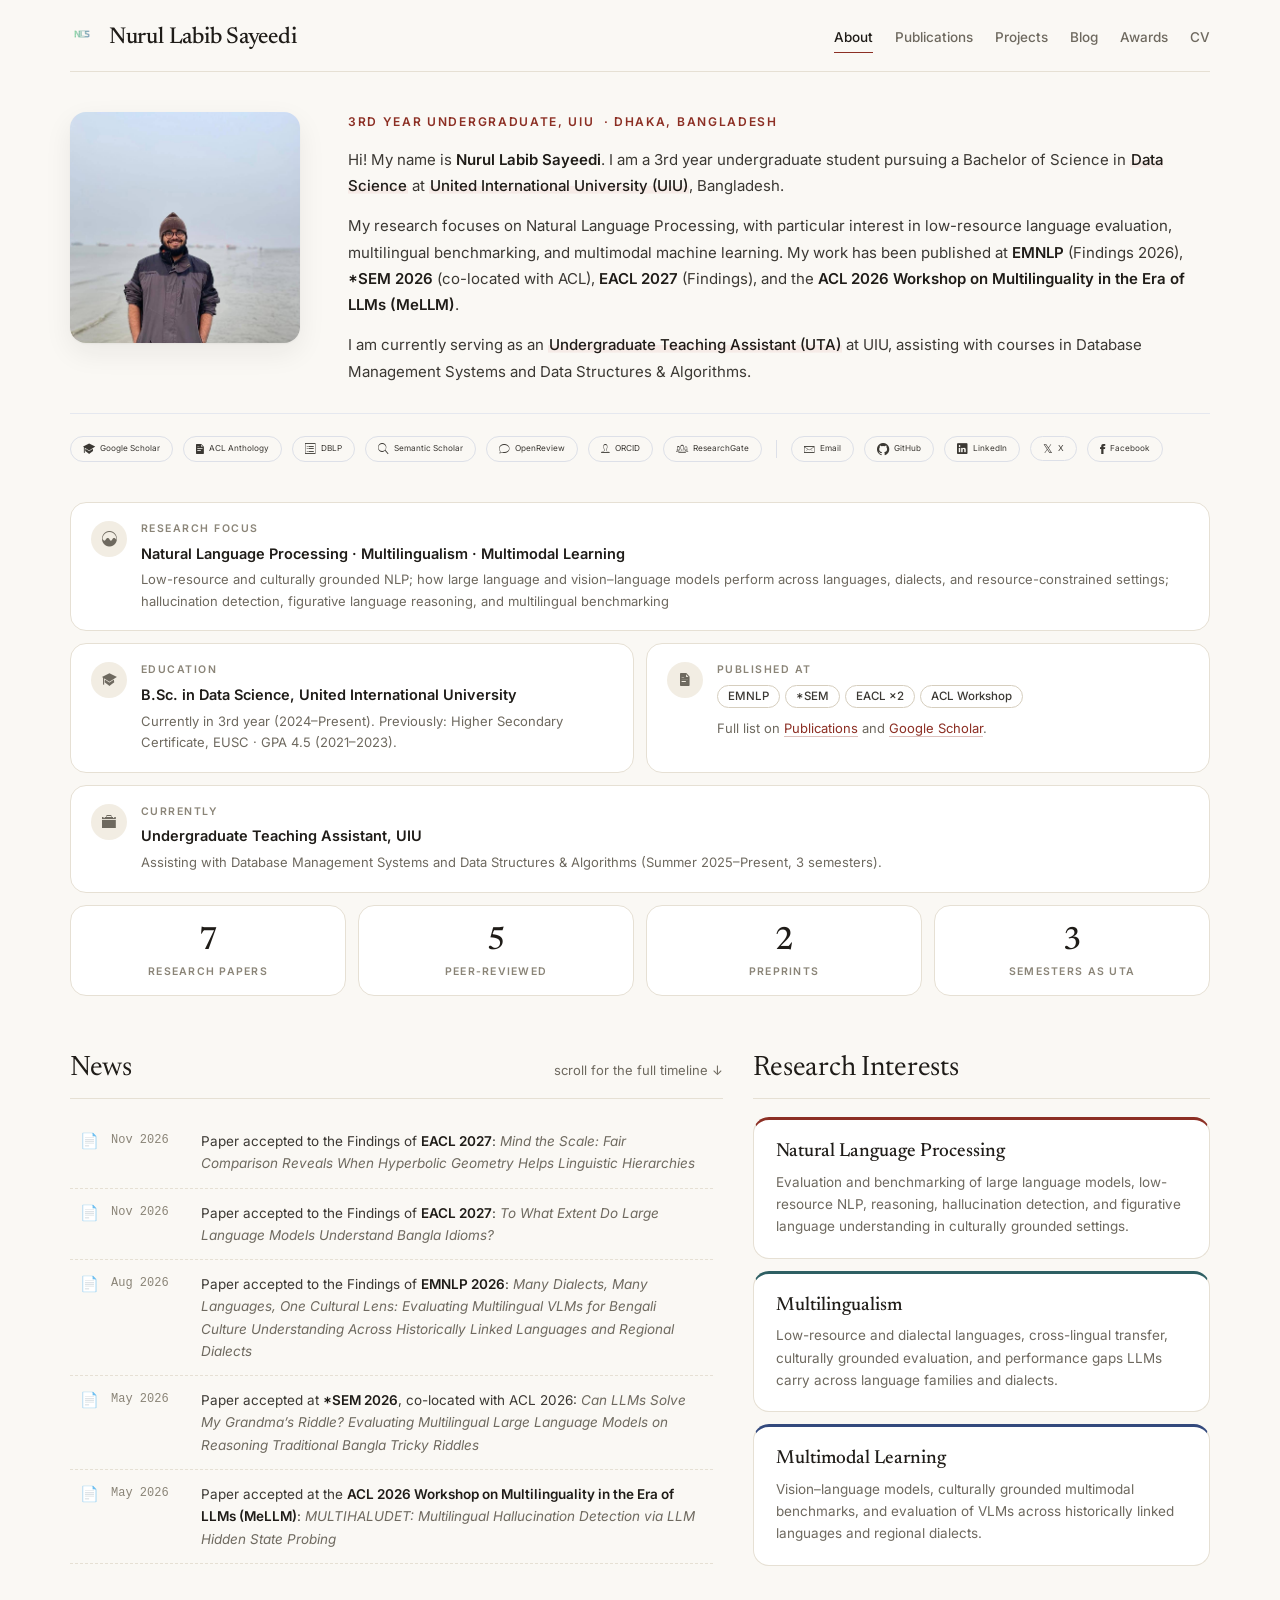
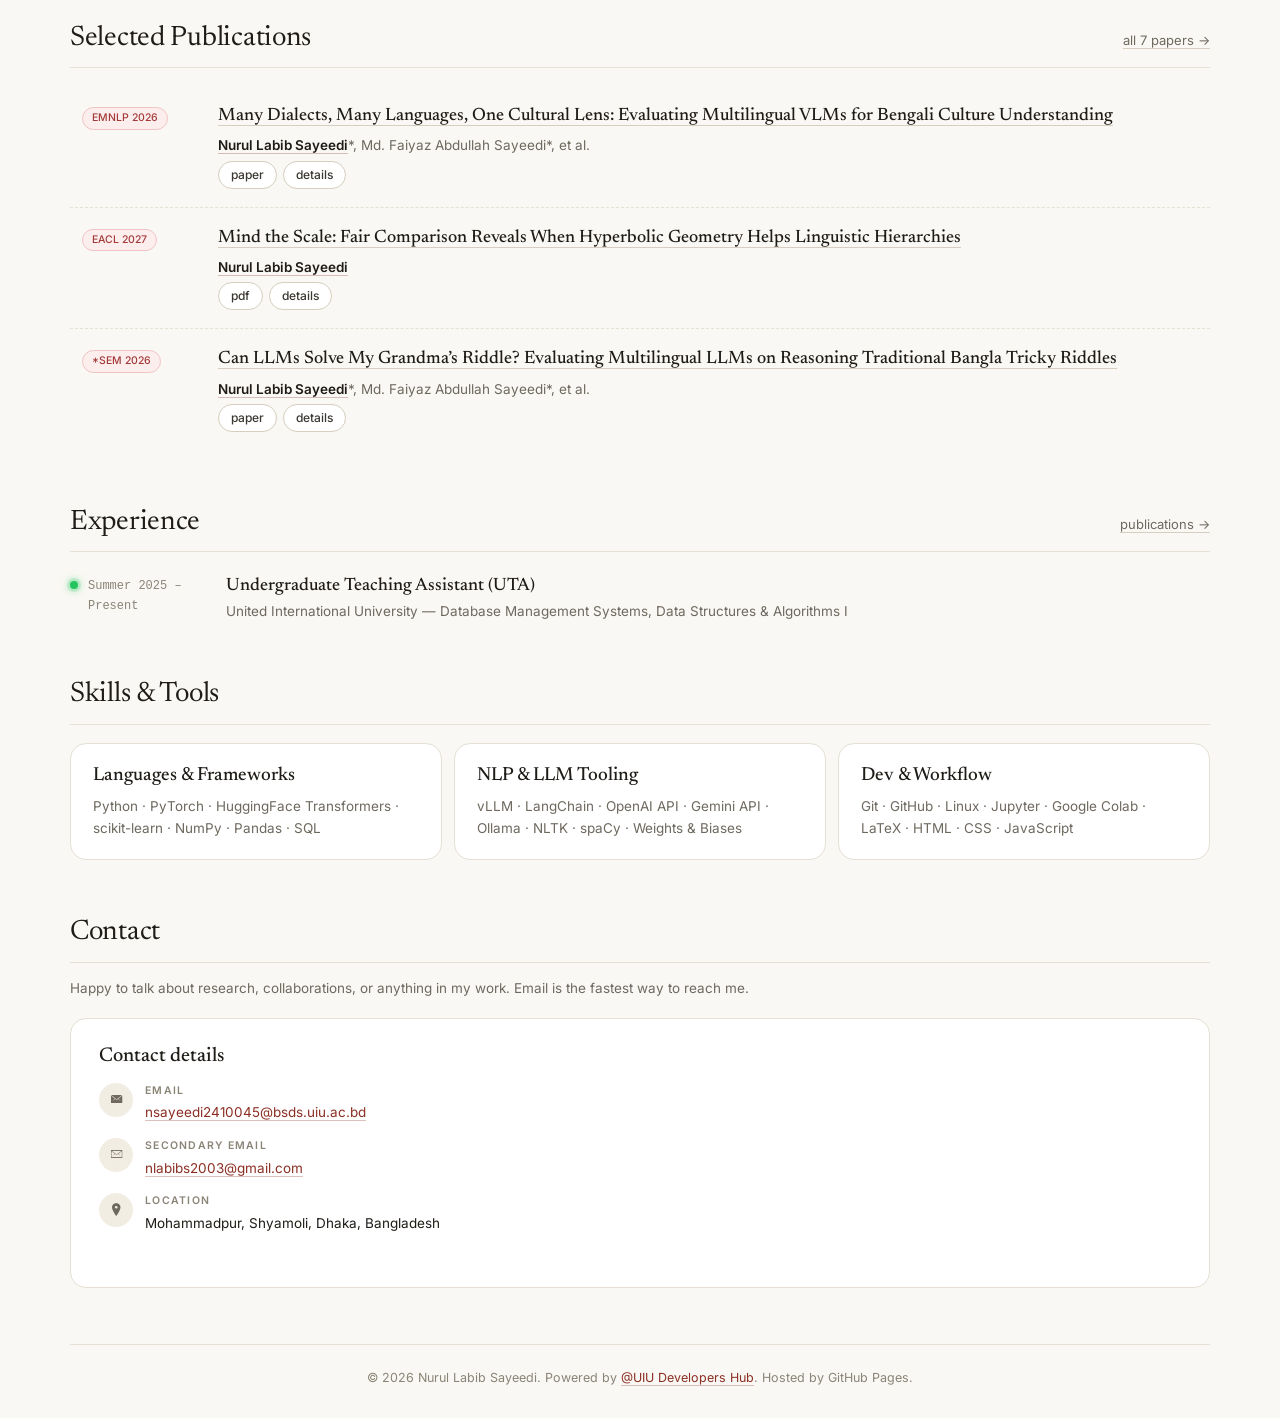
==== commit 5daf5e40: "final update" ====
--- a/index.html
+++ b/index.html
@@ -14,6 +14,17 @@
 	<link rel="stylesheet" href="css/ionicons.min.css">
 	<link rel="stylesheet" href="css/pace.css">
 	<link rel="stylesheet" href="css/custom.css">
+
+	<style>
+	.plb { display:flex; flex-wrap:wrap; gap:8px 10px; margin:28px 0 0; padding:22px 0 0; border-top:1px solid #e5e8ef; align-items:center; }
+	.plb a { display:inline-flex; align-items:center; gap:5px; padding:5px 12px; border:1px solid #dde0e8; border-radius:20px; font-size:.82rem; color:var(--ink-light); text-decoration:none; transition:border-color .15s,color .15s,background .15s; }
+	.plb a:hover { border-color:var(--accent); color:var(--accent); background:var(--accent-tint); text-decoration:none; }
+	.plb .plb-cv { background:var(--accent-tint); color:var(--accent); border-color:var(--accent-line); font-weight:500; }
+	.plb .plb-cv:hover { background:var(--accent); color:#fff; }
+	.plb-sep { display:block; width:1px; height:18px; background:#dde0e8; flex-shrink:0; margin:0 4px; }
+	.plb .plb-icon { font-size:14px; line-height:1; }
+	@media (max-width:767px) { .plb-sep { display:none; } }
+	</style>
 
 	<!-- js -->
 	<script src="js/pace.min.js"></script>
@@ -35,6 +46,7 @@
 					<li><a href="projects.html">Projects</a></li>
 					<li><a href="blog/index.html">Blog</a></li>
 					<li><a href="honor_achievement.html">Awards</a></li>
+					<li><a href="assets/Labib_CV.pdf" target="_blank" rel="noopener">CV</a></li>
 				</ul>
 			</nav>
 			<button type="button" id="trigger-overlay" class="menu-toggle" aria-label="Open menu"
@@ -52,45 +64,14 @@
 			<div class="row">
 				<div class="col-md-12">
 					<div class="profile">
+
+						<!-- hero: photo + bio -->
 						<div class="profile-grid">
-							<!-- identity: photo and profile links -->
 							<div class="profile-side">
 								<div class="profile-photo-wrap">
 									<img class="profile-photo" src="img/labib.jpeg" alt="Nurul Labib Sayeedi">
 								</div>
-								<div class="profile-link-groups">
-									<div class="link-group">
-										<span class="link-group-label">Academic profiles</span>
-										<ul class="icon-links">
-											<li><a href="https://scholar.google.com/citations?user=cv1GHaUAAAAJ&hl=en" target="_blank" rel="noopener"><span class="icon ion-university" aria-hidden="true"></span>Google Scholar</a></li>
-											<li><a href="https://aclanthology.org/people/nurul-labib-sayeedi/" target="_blank" rel="noopener"><span class="icon ion-document-text" aria-hidden="true"></span>ACL Anthology</a></li>
-											<li><a href="https://dblp.org/pid/425/1779.html" target="_blank" rel="noopener"><span class="icon ion-ios-list-outline" aria-hidden="true"></span>DBLP</a></li>
-											<li><a href="https://www.semanticscholar.org/author/Nurul-Labib-Sayeedi/2400417205" target="_blank" rel="noopener"><span class="icon ion-ios-search" aria-hidden="true"></span>Semantic Scholar</a></li>
-											<li><a href="https://openreview.net/profile?id=%7ENurul_Labib_Sayeedi1" target="_blank" rel="noopener"><span class="icon ion-ios-chatbubble-outline" aria-hidden="true"></span>OpenReview</a></li>
-											<li><a href="https://orcid.org/0009-0002-4116-3917" target="_blank" rel="noopener"><span class="icon ion-ios-person-outline" aria-hidden="true"></span>ORCID</a></li>
-											<li><a href="https://www.researchgate.net/profile/Nurul-Sayeedi?ev=hdr_xprf" target="_blank" rel="noopener"><span class="icon ion-ios-people-outline" aria-hidden="true"></span>ResearchGate</a></li>
-										</ul>
-									</div>
-									<div class="link-group">
-										<span class="link-group-label">Social</span>
-										<ul class="icon-links">
-											<li><a href="mailto:nsayeedi2410045@bsds.uiu.ac.bd"><span class="icon ion-ios-email-outline" aria-hidden="true"></span>Email</a></li>
-											<li><a href="https://github.com/Labib1610" target="_blank" rel="noopener"><span class="icon ion-social-github" aria-hidden="true"></span>GitHub</a></li>
-											<li><a href="https://www.linkedin.com/in/nurul-labib-sayeedi/" target="_blank" rel="noopener"><span class="icon ion-social-linkedin" aria-hidden="true"></span>LinkedIn</a></li>
-											<li><a href="https://x.com/LabibSayeedi" target="_blank" rel="noopener"><span class="icon icon-x" aria-hidden="true">𝕏</span>X</a></li>
-											<li><a href="https://www.facebook.com/nurul.labib.sayeedi" target="_blank" rel="noopener"><span class="icon ion-social-facebook" aria-hidden="true"></span>Facebook</a></li>
-										</ul>
-									</div>
-									<div class="link-group">
-										<span class="link-group-label">CV</span>
-										<ul class="icon-links">
-											<li><a href="assets/Labib_CV.pdf" target="_blank" rel="noopener"><span class="icon ion-document" aria-hidden="true"></span>Download CV (PDF)</a></li>
-										</ul>
-									</div>
-								</div>
-							</div>
-
-							<!-- about: role and bio -->
+							</div>
 							<div class="profile-main">
 								<p class="profile-affiliation">
 									3rd Year Undergraduate, UIU &nbsp;&middot; Dhaka, Bangladesh
@@ -100,45 +81,27 @@
 									<p>My research focuses on Natural Language Processing, with particular interest in low-resource language evaluation, multilingual benchmarking, and multimodal machine learning. My work has been published at <strong>EMNLP</strong> (Findings 2026), <strong>*SEM 2026</strong> (co-located with ACL), <strong>EACL 2027</strong> (Findings), and the <strong>ACL 2026 Workshop on Multilinguality in the Era of LLMs (MeLLM)</strong>.</p>
 									<p>I am currently serving as an <span class="hl">Undergraduate Teaching Assistant (UTA)</span> at UIU, assisting with courses in Database Management Systems and Data Structures &amp; Algorithms.</p>
 								</div>
-
-								<!-- bio-aside: sports/hobbies — not applicable -->
-								<!--
-								<div class="bio-aside">
-									<p class="aside-text">
-										⚽ When I am not immersed in code, datasets, or late-night paper submissions, I am likely cheering for my favorite football club. As a die-hard fan of <strong>Real Madrid</strong>, I follow every match with the same passion I bring to my research &mdash; <em>Hala Madrid, siempre!</em>
-										<img src="https://upload.wikimedia.org/wikipedia/en/5/56/Real_Madrid_CF.svg"
-											alt="Real Madrid" style="width: 20px; height: auto; margin: 0 2px -4px 2px;">
-										When it is not football, it is a UFC fight night, a tennis five-setter, or a Formula 1 race weekend.
-									</p>
-									<ul class="hobby-chips">
-										<li><span class="hobby-emoji">⚽</span>Football</li>
-										<li><span class="hobby-emoji">🥋</span>MMA UFC</li>
-										<li><span class="hobby-emoji">🎾</span>Tennis</li>
-										<li><span class="hobby-emoji">🏎️</span>Formula 1</li>
-									</ul>
-								</div>
-								-->
-
-								<!-- PhD callout — not applicable; currently a 3rd year undergraduate -->
-								<!--
-								<aside class="phd-callout">
-									<span class="phd-icon ion-university" aria-hidden="true"></span>
-									<div class="phd-body">
-										<span class="phd-label">Open to PhD positions</span>
-										<h3 class="phd-title">Seeking a fully funded PhD position</h3>
-										<p class="phd-text">
-											I am applying for PhD admission in <strong>Natural Language Processing</strong>,
-											<strong>Multilingualism</strong>, and <strong>Multimodal Learning</strong>.
-										</p>
-										<span class="phd-actions">
-											<a href="mailto:nsayeedi2410045@bsds.uiu.ac.bd">Get in touch</a>
-										</span>
-									</div>
-								</aside>
-								-->
 							</div>
 						</div>
 
+						<!-- Find me online -->
+						<nav class="plb" aria-label="Online profiles">
+							<a href="https://scholar.google.com/citations?user=cv1GHaUAAAAJ&hl=en" target="_blank" rel="noopener"><span class="plb-icon ion-university" aria-hidden="true"></span>Google Scholar</a>
+							<a href="https://aclanthology.org/people/nurul-labib-sayeedi/" target="_blank" rel="noopener"><span class="plb-icon ion-document-text" aria-hidden="true"></span>ACL Anthology</a>
+							<a href="https://dblp.org/pid/425/1779.html" target="_blank" rel="noopener"><span class="plb-icon ion-ios-list-outline" aria-hidden="true"></span>DBLP</a>
+							<a href="https://www.semanticscholar.org/author/Nurul-Labib-Sayeedi/2400417205" target="_blank" rel="noopener"><span class="plb-icon ion-ios-search" aria-hidden="true"></span>Semantic Scholar</a>
+							<a href="https://openreview.net/profile?id=%7ENurul_Labib_Sayeedi1" target="_blank" rel="noopener"><span class="plb-icon ion-ios-chatbubble-outline" aria-hidden="true"></span>OpenReview</a>
+							<a href="https://orcid.org/0009-0002-4116-3917" target="_blank" rel="noopener"><span class="plb-icon ion-ios-person-outline" aria-hidden="true"></span>ORCID</a>
+							<a href="https://www.researchgate.net/profile/Nurul-Sayeedi?ev=hdr_xprf" target="_blank" rel="noopener"><span class="plb-icon ion-ios-people-outline" aria-hidden="true"></span>ResearchGate</a>
+							<span class="plb-sep" aria-hidden="true"></span>
+							<a href="mailto:nsayeedi2410045@bsds.uiu.ac.bd"><span class="plb-icon ion-ios-email-outline" aria-hidden="true"></span>Email</a>
+							<a href="https://github.com/Labib1610" target="_blank" rel="noopener"><span class="plb-icon ion-social-github" aria-hidden="true"></span>GitHub</a>
+							<a href="https://www.linkedin.com/in/nurul-labib-sayeedi/" target="_blank" rel="noopener"><span class="plb-icon ion-social-linkedin" aria-hidden="true"></span>LinkedIn</a>
+							<a href="https://x.com/LabibSayeedi" target="_blank" rel="noopener"><span class="plb-icon" aria-hidden="true" style="font-style:normal;font-size:12px">𝕏</span>X</a>
+							<a href="https://www.facebook.com/nurul.labib.sayeedi" target="_blank" rel="noopener"><span class="plb-icon ion-social-facebook" aria-hidden="true"></span>Facebook</a>
+						</nav>
+
+						<!-- quick facts -->
 						<ul class="fact-grid">
 							<li class="fact fact-wide">
 								<span class="fact-icon ion-ios-analytics" aria-hidden="true"></span>
@@ -161,12 +124,12 @@
 								<span class="fact-body">
 									<span class="fact-label">Published at</span>
 									<span class="fact-value venue-row">
-										<span class="venue">EMNLP</span><span class="venue">*SEM</span><span class="venue">EACL</span><span class="venue">ACL Workshop</span>
+										<span class="venue">EMNLP</span><span class="venue">*SEM</span><span class="venue">EACL &times;2</span><span class="venue">ACL Workshop</span>
 									</span>
 									<span class="fact-meta">Full list on <a href="publications.html">Publications</a> and <a href="https://scholar.google.com/citations?user=cv1GHaUAAAAJ&hl=en" target="_blank" rel="noopener">Google Scholar</a>.</span>
 								</span>
 							</li>
-							<li class="fact">
+							<li class="fact fact-wide">
 								<span class="fact-icon ion-ios-briefcase" aria-hidden="true"></span>
 								<span class="fact-body">
 									<span class="fact-label">Currently</span>
@@ -178,8 +141,8 @@
 
 						<ul class="metrics">
 							<li><span class="num">7</span><span class="label">Research papers</span></li>
-							<li><span class="num">4</span><span class="label">Peer-reviewed</span></li>
-							<li><span class="num">3</span><span class="label">Preprints</span></li>
+							<li><span class="num">5</span><span class="label">Peer-reviewed</span></li>
+							<li><span class="num">2</span><span class="label">Preprints</span></li>
 							<li><span class="num">3</span><span class="label">Semesters as UTA</span></li>
 						</ul>
 					</div>
@@ -199,6 +162,11 @@
 							<li>
 								<span class="news-emoji">📄</span>
 								<span class="news-body"><span class="news-date">Nov 2026</span><span
+										class="news-text">Paper accepted to the Findings of <strong>EACL 2027</strong>: <em>Mind the Scale: Fair Comparison Reveals When Hyperbolic Geometry Helps Linguistic Hierarchies</em></span></span>
+							</li>
+							<li>
+								<span class="news-emoji">📄</span>
+								<span class="news-body"><span class="news-date">Nov 2026</span><span
 										class="news-text">Paper accepted to the Findings of <strong>EACL 2027</strong>: <em>To What Extent Do Large Language Models Understand Bangla Idioms?</em></span></span>
 							</li>
 							<li>
@@ -246,16 +214,54 @@
 							<h4>Multilingualism</h4>
 							<p>Low-resource and dialectal languages, cross-lingual transfer, culturally grounded evaluation, and performance gaps LLMs carry across language families and dialects.</p>
 						</li>
-						<!-- Knowledge Representation — not in current research focus -->
-						<!--
-						<li>
-							<h4>Knowledge Representation</h4>
-							<p>Hyperbolic embeddings, hierarchical structures, and geometric models for language data.</p>
-						</li>
-						-->
 						<li>
 							<h4>Multimodal Learning</h4>
 							<p>Vision&ndash;language models, culturally grounded multimodal benchmarks, and evaluation of VLMs across historically linked languages and regional dialects.</p>
+						</li>
+					</ul>
+				</div>
+			</div>
+
+			<!-- Selected Publications -->
+			<div class="row section">
+				<div class="col-md-12" id="selected-pubs">
+					<h2 class="section-title">
+						Selected Publications
+						<a class="section-more" href="publications.html">all 7 papers &rarr;</a>
+					</h2>
+					<ul class="pub-list">
+						<li class="pub-item">
+							<span class="pub-id"><span class="pub-tag acl" tabindex="0">EMNLP 2026</span></span>
+							<div class="pub-body">
+								<h3 class="pub-title"><a href="https://aclanthology.org/2026.findings-emnlp.2129.pdf" target="_blank" rel="noopener">Many Dialects, Many Languages, One Cultural Lens: Evaluating Multilingual VLMs for Bengali Culture Understanding</a></h3>
+								<p class="pub-authors"><span class="me">Nurul Labib Sayeedi</span>*, Md. Faiyaz Abdullah Sayeedi*, et al.</p>
+								<ul class="pub-links">
+									<li><a href="https://aclanthology.org/2026.findings-emnlp.2129.pdf" target="_blank" rel="noopener">paper</a></li>
+									<li><a href="publications.html#pub-c1">details</a></li>
+								</ul>
+							</div>
+						</li>
+						<li class="pub-item">
+							<span class="pub-id"><span class="pub-tag acl" tabindex="0">EACL 2027</span></span>
+							<div class="pub-body">
+								<h3 class="pub-title"><a href="papers/Hyperbolic_Computational_EACL.pdf" target="_blank" rel="noopener">Mind the Scale: Fair Comparison Reveals When Hyperbolic Geometry Helps Linguistic Hierarchies</a></h3>
+								<p class="pub-authors"><span class="me">Nurul Labib Sayeedi</span></p>
+								<ul class="pub-links">
+									<li><a href="papers/Hyperbolic_Computational_EACL.pdf" target="_blank" rel="noopener">pdf</a></li>
+									<li><a href="publications.html#pub-c4">details</a></li>
+								</ul>
+							</div>
+						</li>
+						<li class="pub-item">
+							<span class="pub-id"><span class="pub-tag acl" tabindex="0">*SEM 2026</span></span>
+							<div class="pub-body">
+								<h3 class="pub-title"><a href="https://aclanthology.org/2026.starsem-conference.22/" target="_blank" rel="noopener">Can LLMs Solve My Grandma&rsquo;s Riddle? Evaluating Multilingual LLMs on Reasoning Traditional Bangla Tricky Riddles</a></h3>
+								<p class="pub-authors"><span class="me">Nurul Labib Sayeedi</span>*, Md. Faiyaz Abdullah Sayeedi*, et al.</p>
+								<ul class="pub-links">
+									<li><a href="https://aclanthology.org/2026.starsem-conference.22/" target="_blank" rel="noopener">paper</a></li>
+									<li><a href="publications.html#pub-c2">details</a></li>
+								</ul>
+							</div>
 						</li>
 					</ul>
 				</div>
@@ -278,35 +284,26 @@
 				</div>
 			</div>
 
-			<!-- Academic Service — commented out; no reviewing/mentoring service yet -->
-			<!--
+			<!-- Skills & Tools -->
 			<div class="row section">
-				<div class="col-md-12" id="service">
-					<h2 class="section-title">Academic Service</h2>
-					<p class="section-note">Reviewing, mentoring and teaching contributions.</p>
+				<div class="col-md-12" id="skills">
+					<h2 class="section-title">Skills &amp; Tools</h2>
 					<ul class="interest-grid">
 						<li>
-							<h4>Conferences &amp; Workshops</h4>
-							<p>...</p>
-						</li>
-						<li>
-							<h4>Mentoring &amp; Teaching</h4>
-							<p>...</p>
+							<h4>Languages &amp; Frameworks</h4>
+							<p>Python &middot; PyTorch &middot; HuggingFace Transformers &middot; scikit-learn &middot; NumPy &middot; Pandas &middot; SQL</p>
+						</li>
+						<li>
+							<h4>NLP &amp; LLM Tooling</h4>
+							<p>vLLM &middot; LangChain &middot; OpenAI API &middot; Gemini API &middot; Ollama &middot; NLTK &middot; spaCy &middot; Weights &amp; Biases</p>
+						</li>
+						<li>
+							<h4>Dev &amp; Workflow</h4>
+							<p>Git &middot; GitHub &middot; Linux &middot; Jupyter &middot; Google Colab &middot; LaTeX &middot; HTML &middot; CSS &middot; JavaScript</p>
 						</li>
 					</ul>
 				</div>
 			</div>
-			-->
-
-			<!-- Research Mentorship — commented out; no formal mentorship program -->
-			<!--
-			<div class="row">
-				<div class="col-md-12 section" id="mentorship">
-					<h2 class="section-title">Research Mentorship</h2>
-					<p class="section-note">...</p>
-				</div>
-			</div>
-			-->
 
 			<!-- Contact -->
 			<div class="row">
@@ -344,21 +341,6 @@
 										</li>
 									</ul>
 
-									<h3>Find me online</h3>
-									<ul class="profile-links">
-										<li><a href="https://scholar.google.com/citations?user=cv1GHaUAAAAJ&hl=en" target="_blank"
-												rel="noopener">Google Scholar</a></li>
-										<li><a href="https://github.com/Labib1610" target="_blank" rel="noopener">GitHub</a>
-										</li>
-										<li><a href="https://www.linkedin.com/in/nurul-labib-sayeedi/" target="_blank"
-												rel="noopener">LinkedIn</a></li>
-										<li><a href="https://orcid.org/0009-0002-4116-3917" target="_blank"
-												rel="noopener">ORCID</a></li>
-										<li><a href="https://www.researchgate.net/profile/Nurul-Sayeedi?ev=hdr_xprf" target="_blank"
-												rel="noopener">ResearchGate</a></li>
-										<li><a href="https://www.facebook.com/nurul.labib.sayeedi" target="_blank"
-												rel="noopener">Facebook</a></li>
-									</ul>
 								</div>
 							</div>
 						</div>
@@ -389,6 +371,7 @@
 				<li><a href="projects.html">Projects</a></li>
 				<li><a href="blog/index.html">Blog</a></li>
 				<li><a href="honor_achievement.html">Awards</a></li>
+				<li><a href="assets/Labib_CV.pdf" target="_blank" rel="noopener">CV</a></li>
 			</ul>
 		</nav>
 	</div>
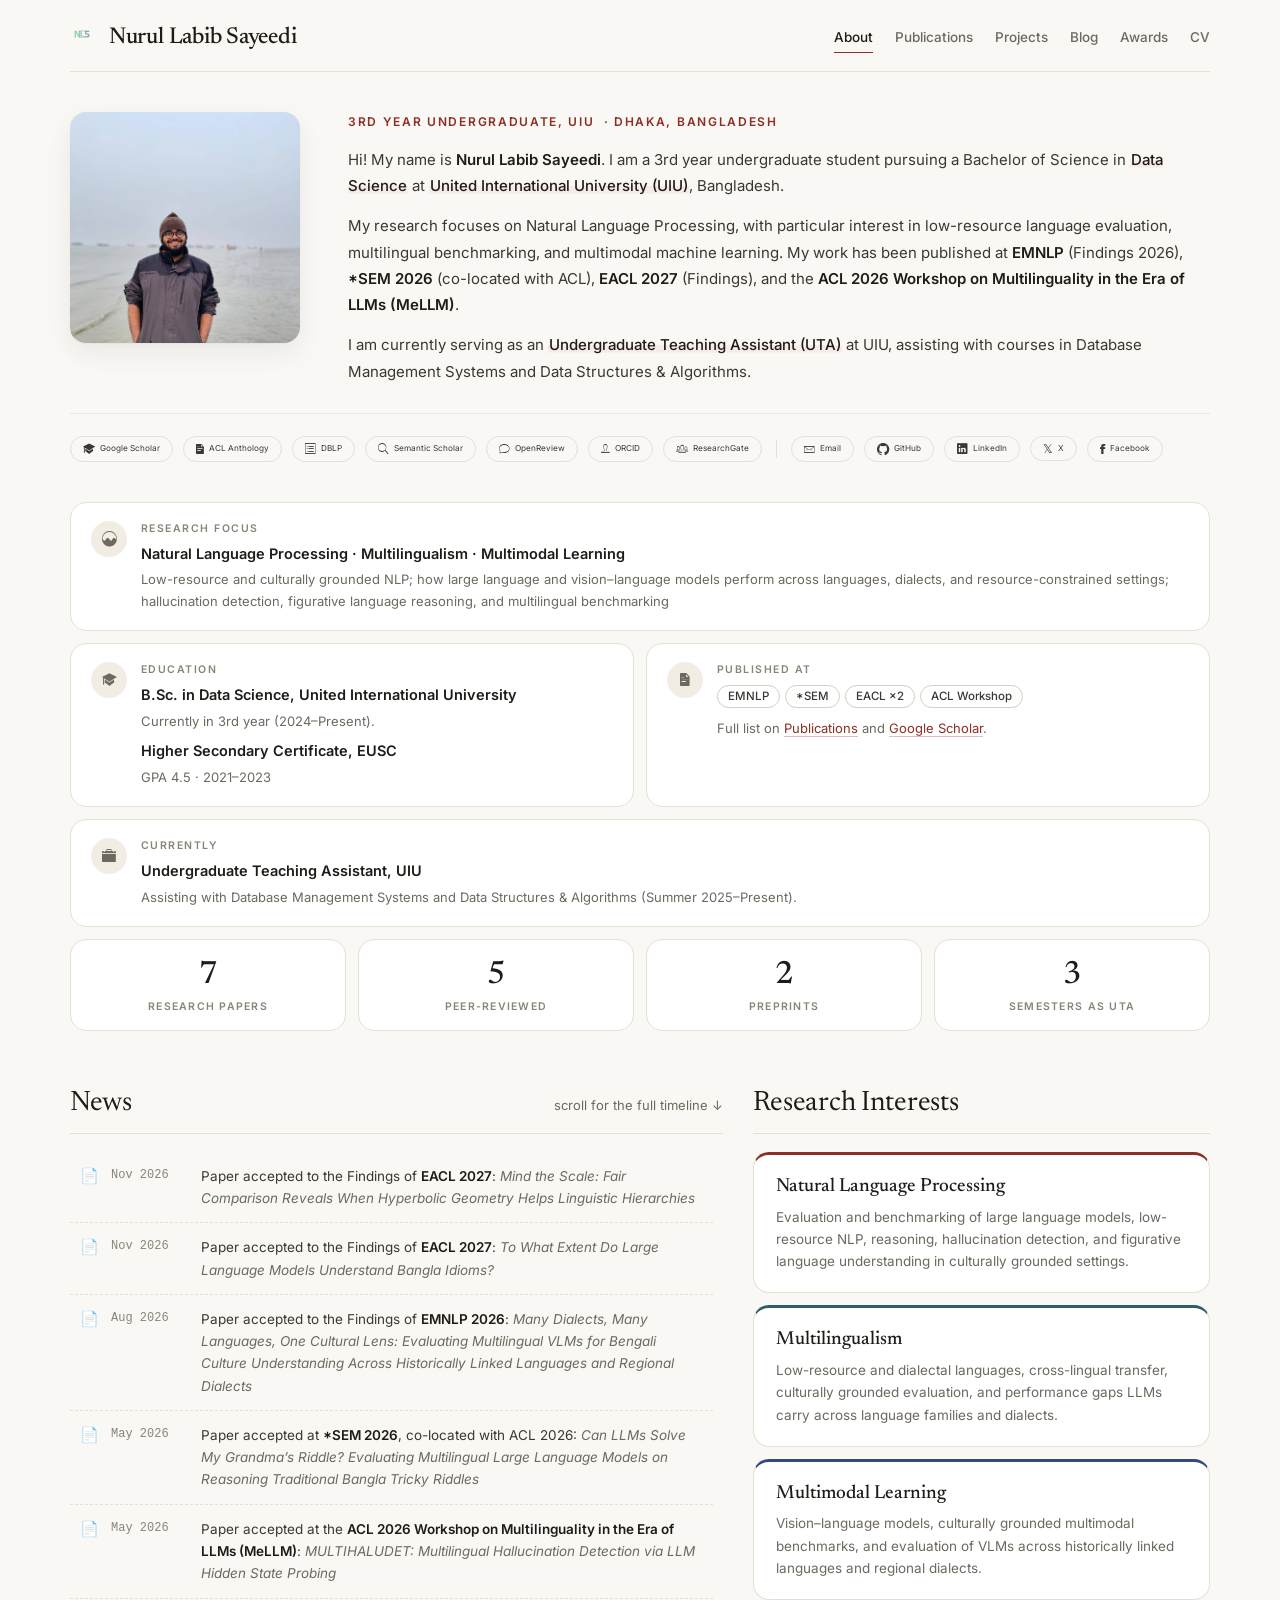
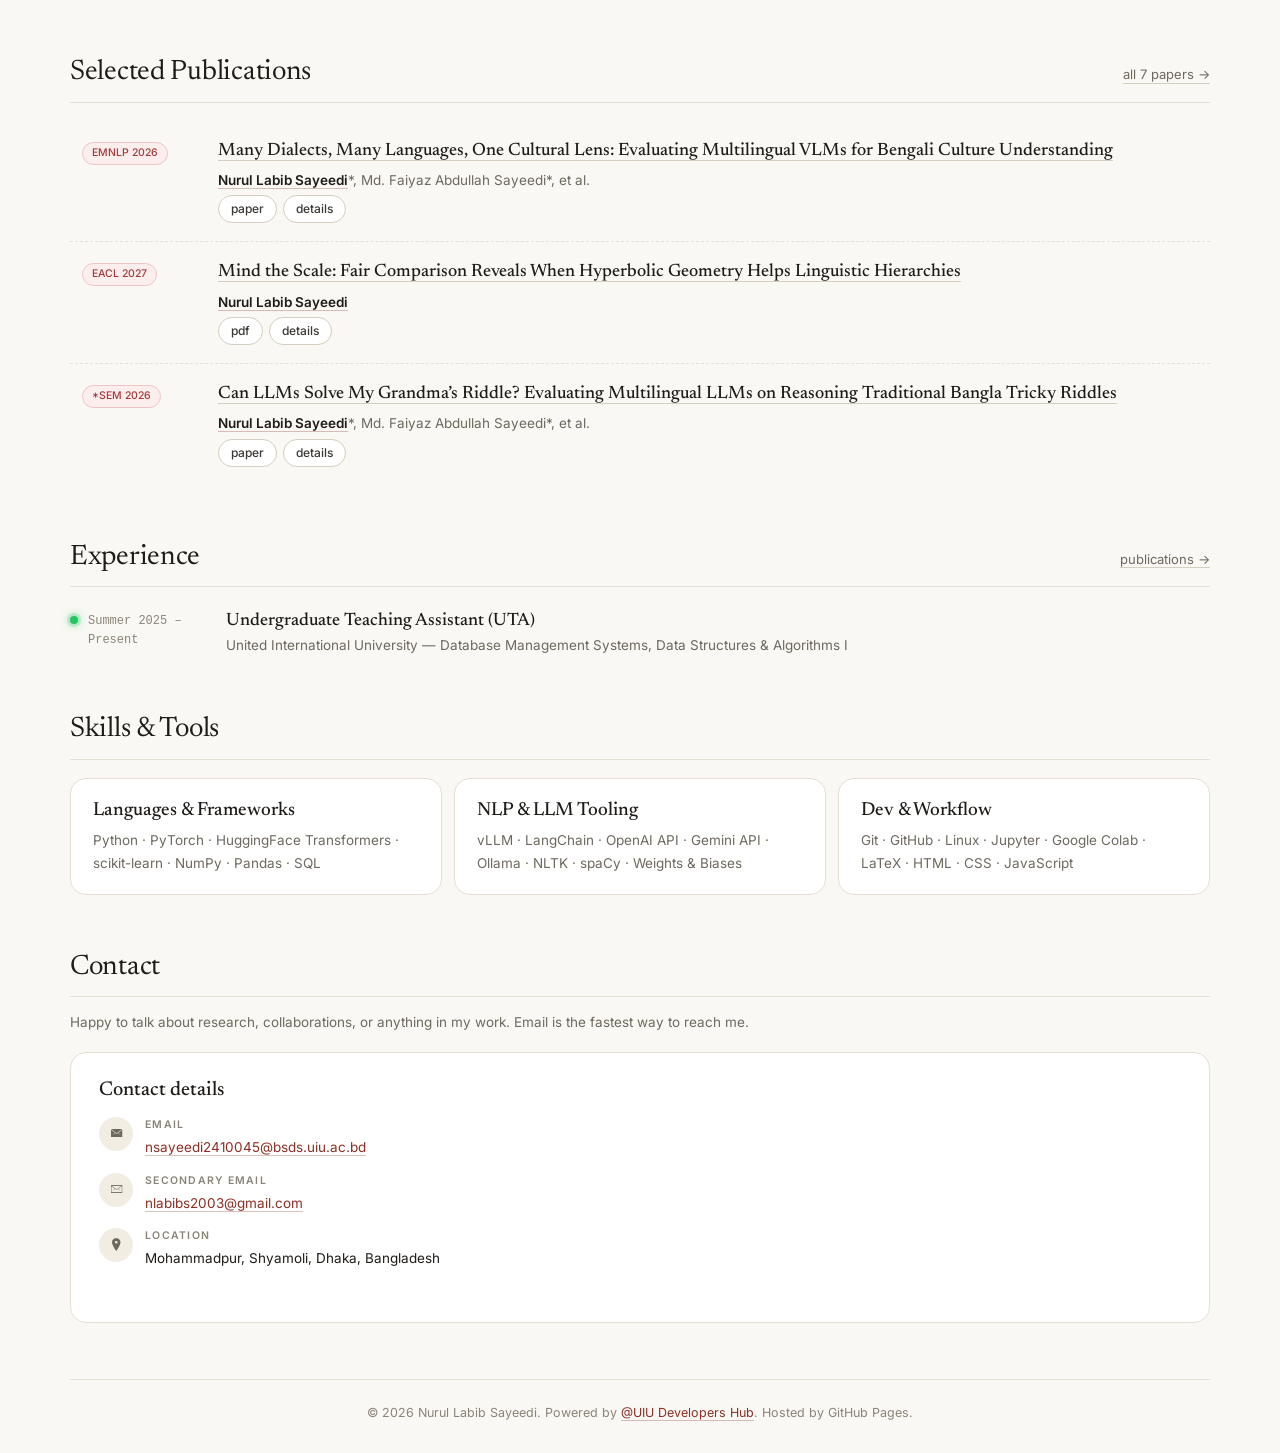
==== commit ddee8676: "Update index.html" ====
--- a/index.html
+++ b/index.html
@@ -116,7 +116,9 @@
 								<span class="fact-body">
 									<span class="fact-label">Education</span>
 									<span class="fact-value">B.Sc. in Data Science, United International University</span>
-									<span class="fact-meta">Currently in 3rd year (2024&ndash;Present). Previously: Higher Secondary Certificate, EUSC &middot; GPA 4.5 (2021&ndash;2023).</span>
+									<span class="fact-meta">Currently in 3rd year (2024&ndash;Present).</span>
+									<span class="fact-value" style="display:block;margin-top:8px">Higher Secondary Certificate, EUSC</span>
+									<span class="fact-meta">GPA 4.5 &middot; 2021&ndash;2023</span>
 								</span>
 							</li>
 							<li class="fact">
@@ -134,7 +136,7 @@
 								<span class="fact-body">
 									<span class="fact-label">Currently</span>
 									<span class="fact-value">Undergraduate Teaching Assistant, UIU</span>
-									<span class="fact-meta">Assisting with Database Management Systems and Data Structures &amp; Algorithms (Summer 2025&ndash;Present, 3 semesters).</span>
+									<span class="fact-meta">Assisting with Database Management Systems and Data Structures &amp; Algorithms (Summer 2025&ndash;Present).</span>
 								</span>
 							</li>
 						</ul>
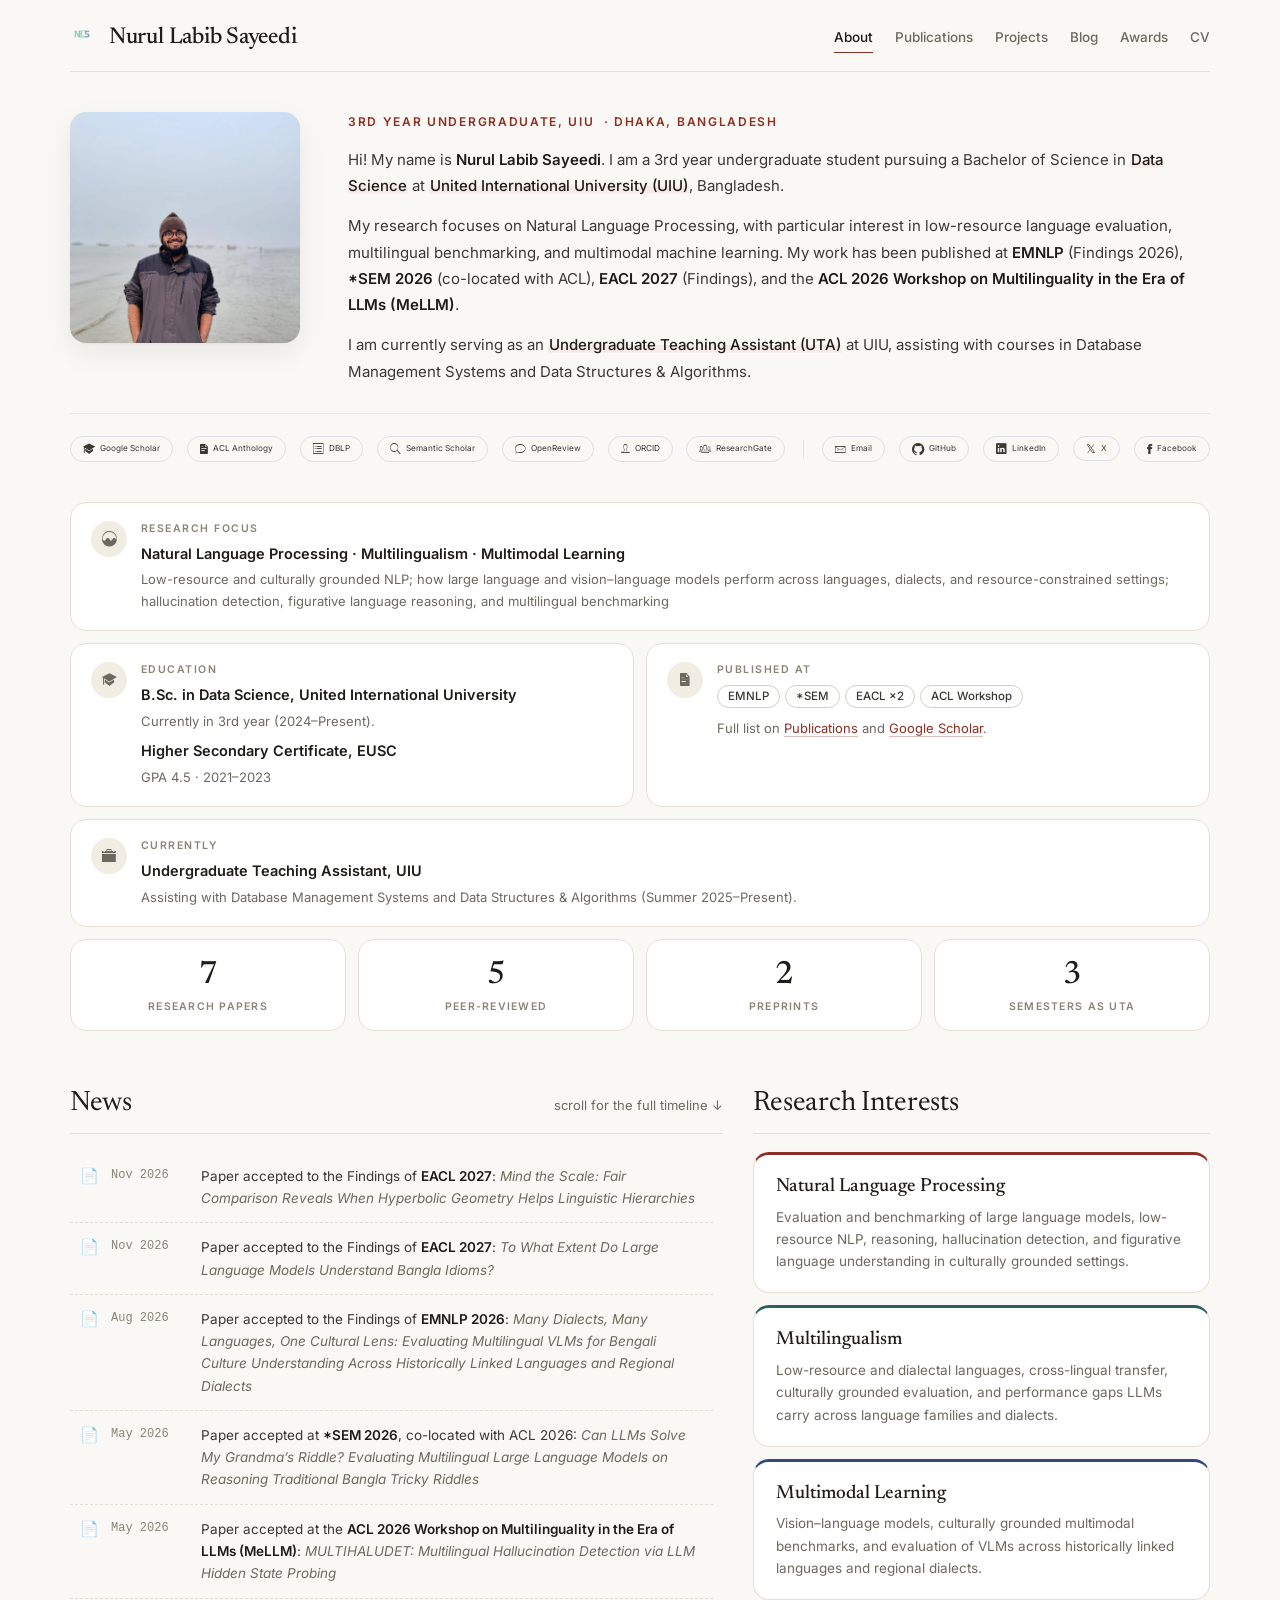
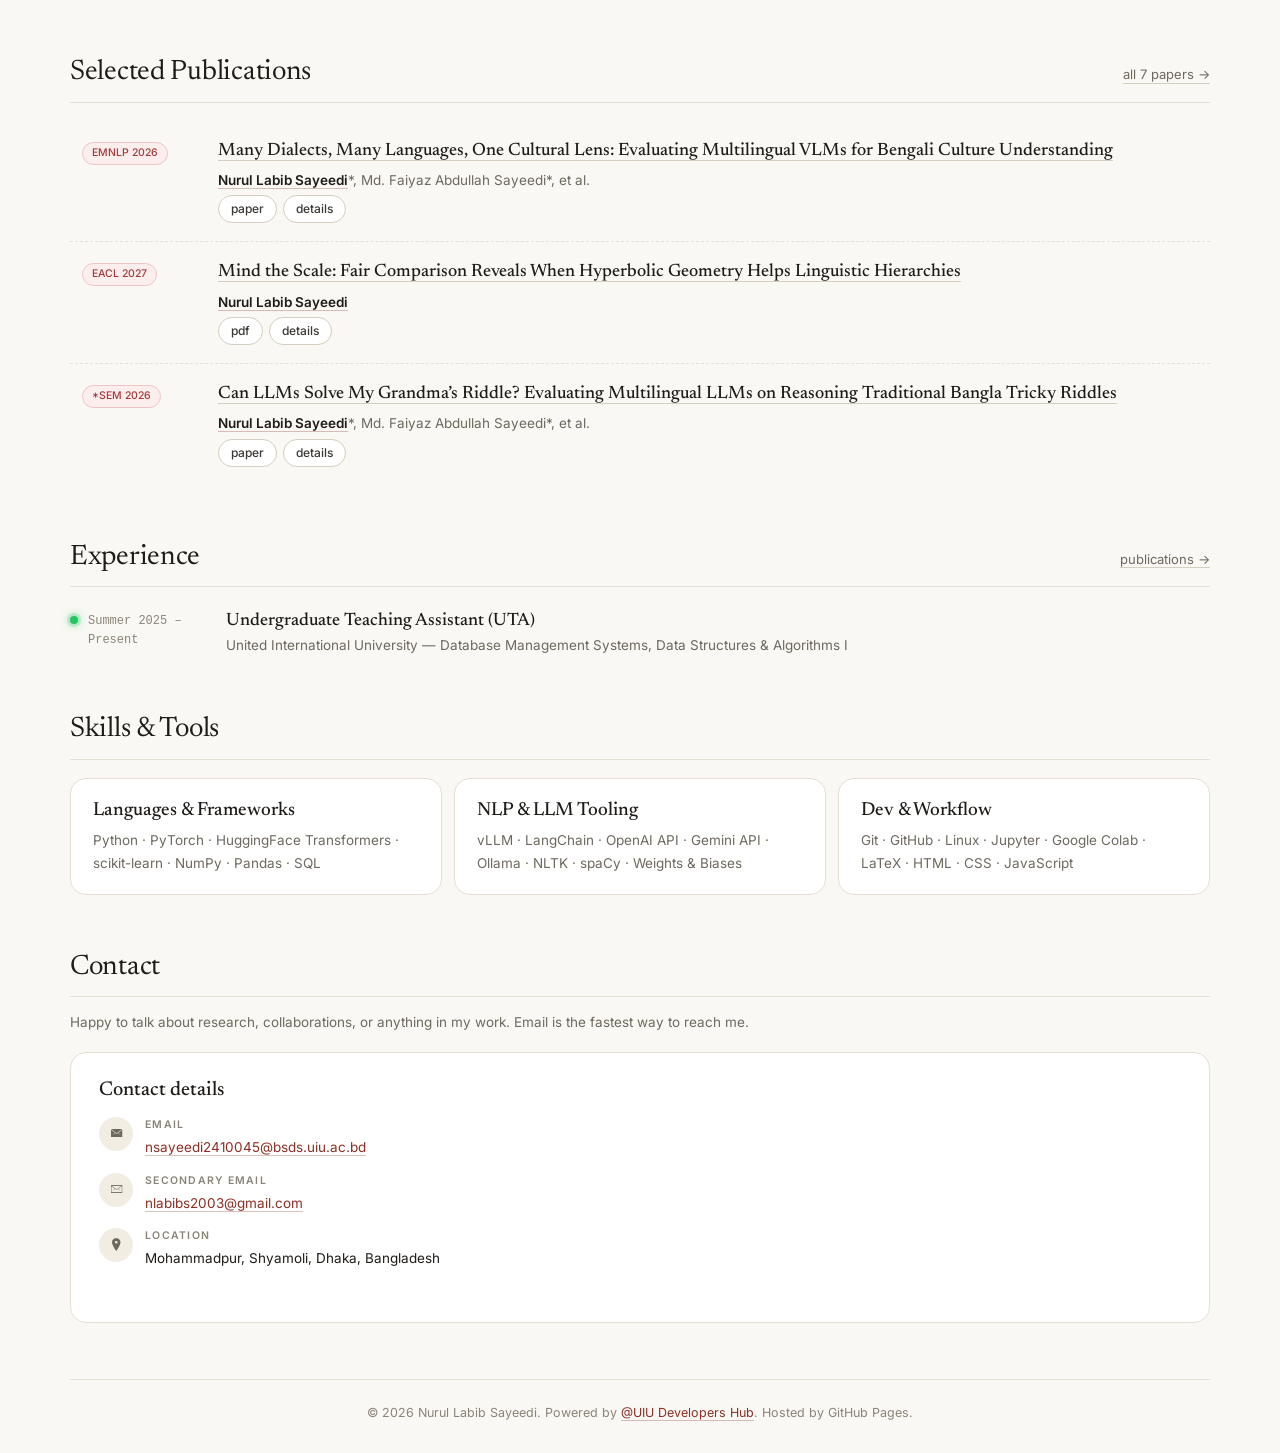
==== commit ce8f11a1: "Update index.html" ====
--- a/index.html
+++ b/index.html
@@ -16,7 +16,7 @@
 	<link rel="stylesheet" href="css/custom.css">
 
 	<style>
-	.plb { display:flex; flex-wrap:wrap; gap:8px 10px; margin:28px 0 0; padding:22px 0 0; border-top:1px solid #e5e8ef; align-items:center; }
+	.plb { display:flex; flex-wrap:wrap; gap:8px 0; justify-content:space-between; margin:28px 0 0; padding:22px 0 0; border-top:1px solid #e5e8ef; align-items:center; }
 	.plb a { display:inline-flex; align-items:center; gap:5px; padding:5px 12px; border:1px solid #dde0e8; border-radius:20px; font-size:.82rem; color:var(--ink-light); text-decoration:none; transition:border-color .15s,color .15s,background .15s; }
 	.plb a:hover { border-color:var(--accent); color:var(--accent); background:var(--accent-tint); text-decoration:none; }
 	.plb .plb-cv { background:var(--accent-tint); color:var(--accent); border-color:var(--accent-line); font-weight:500; }
